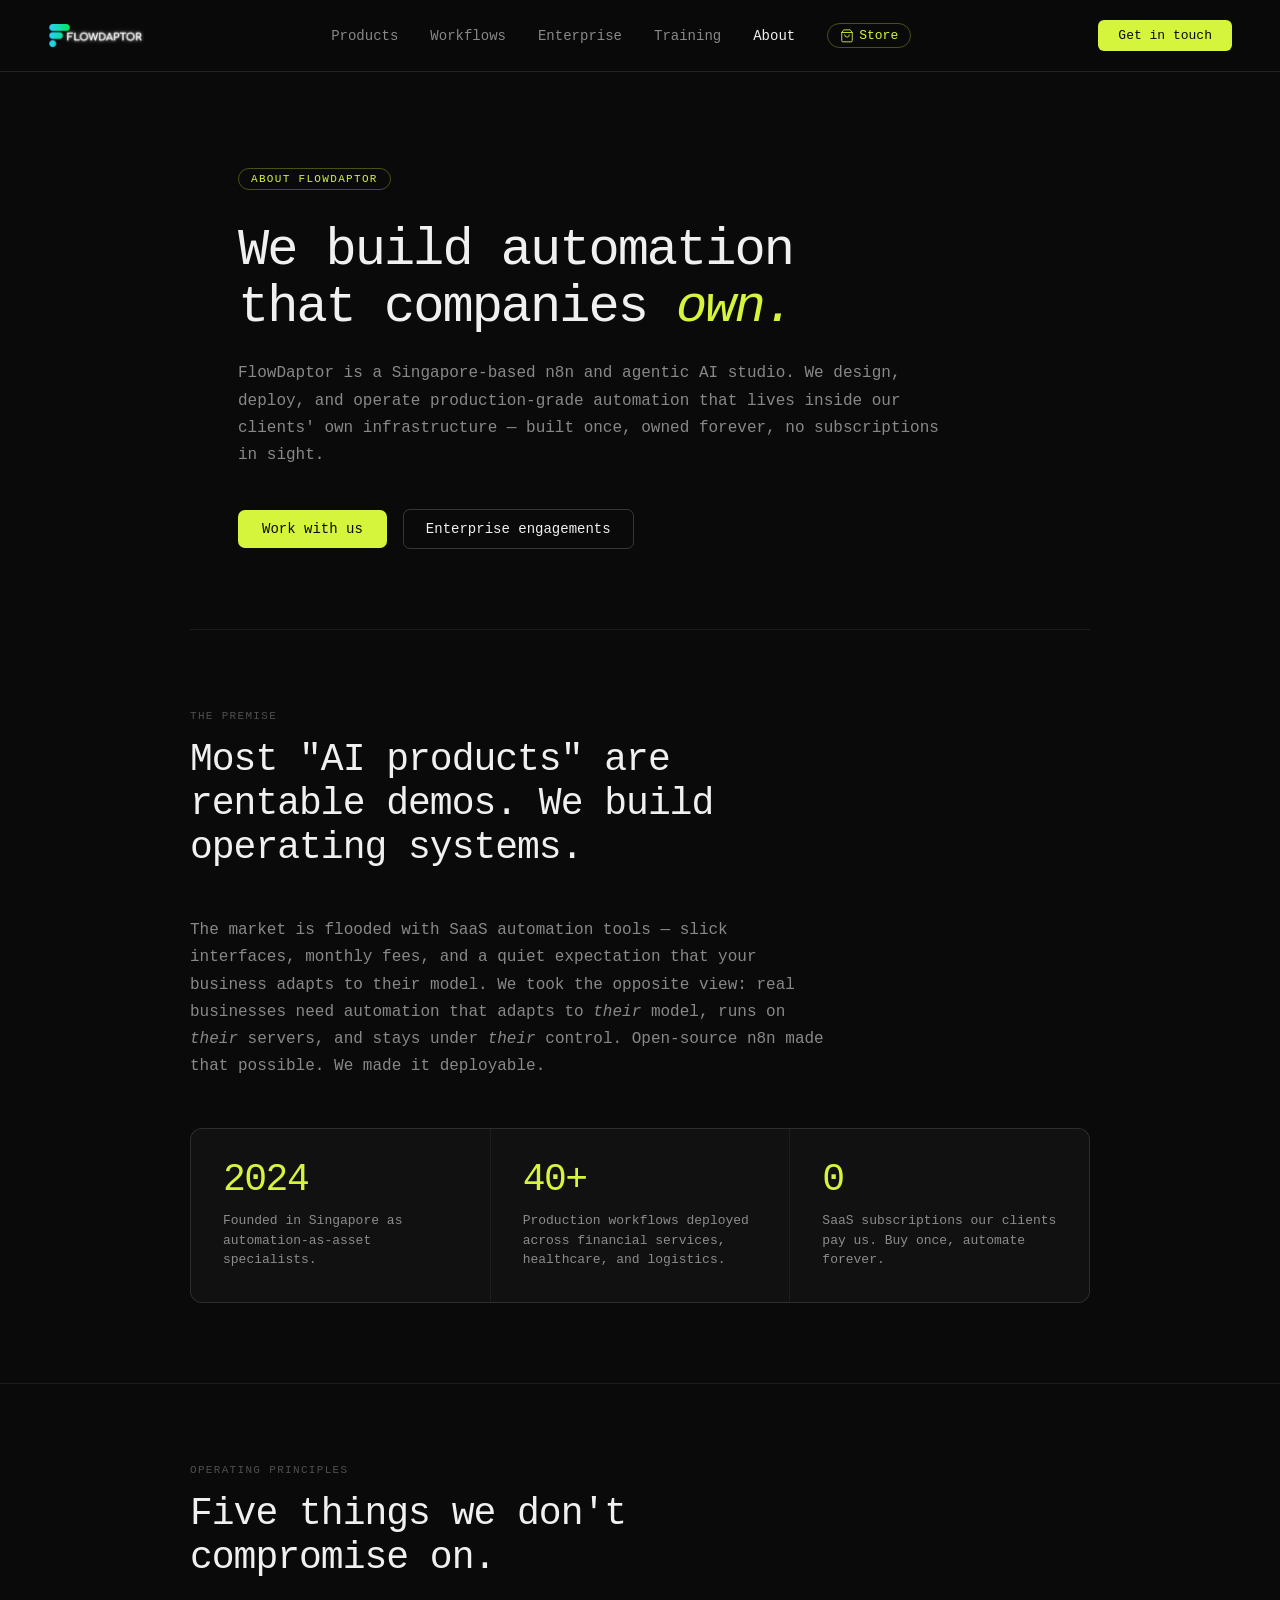
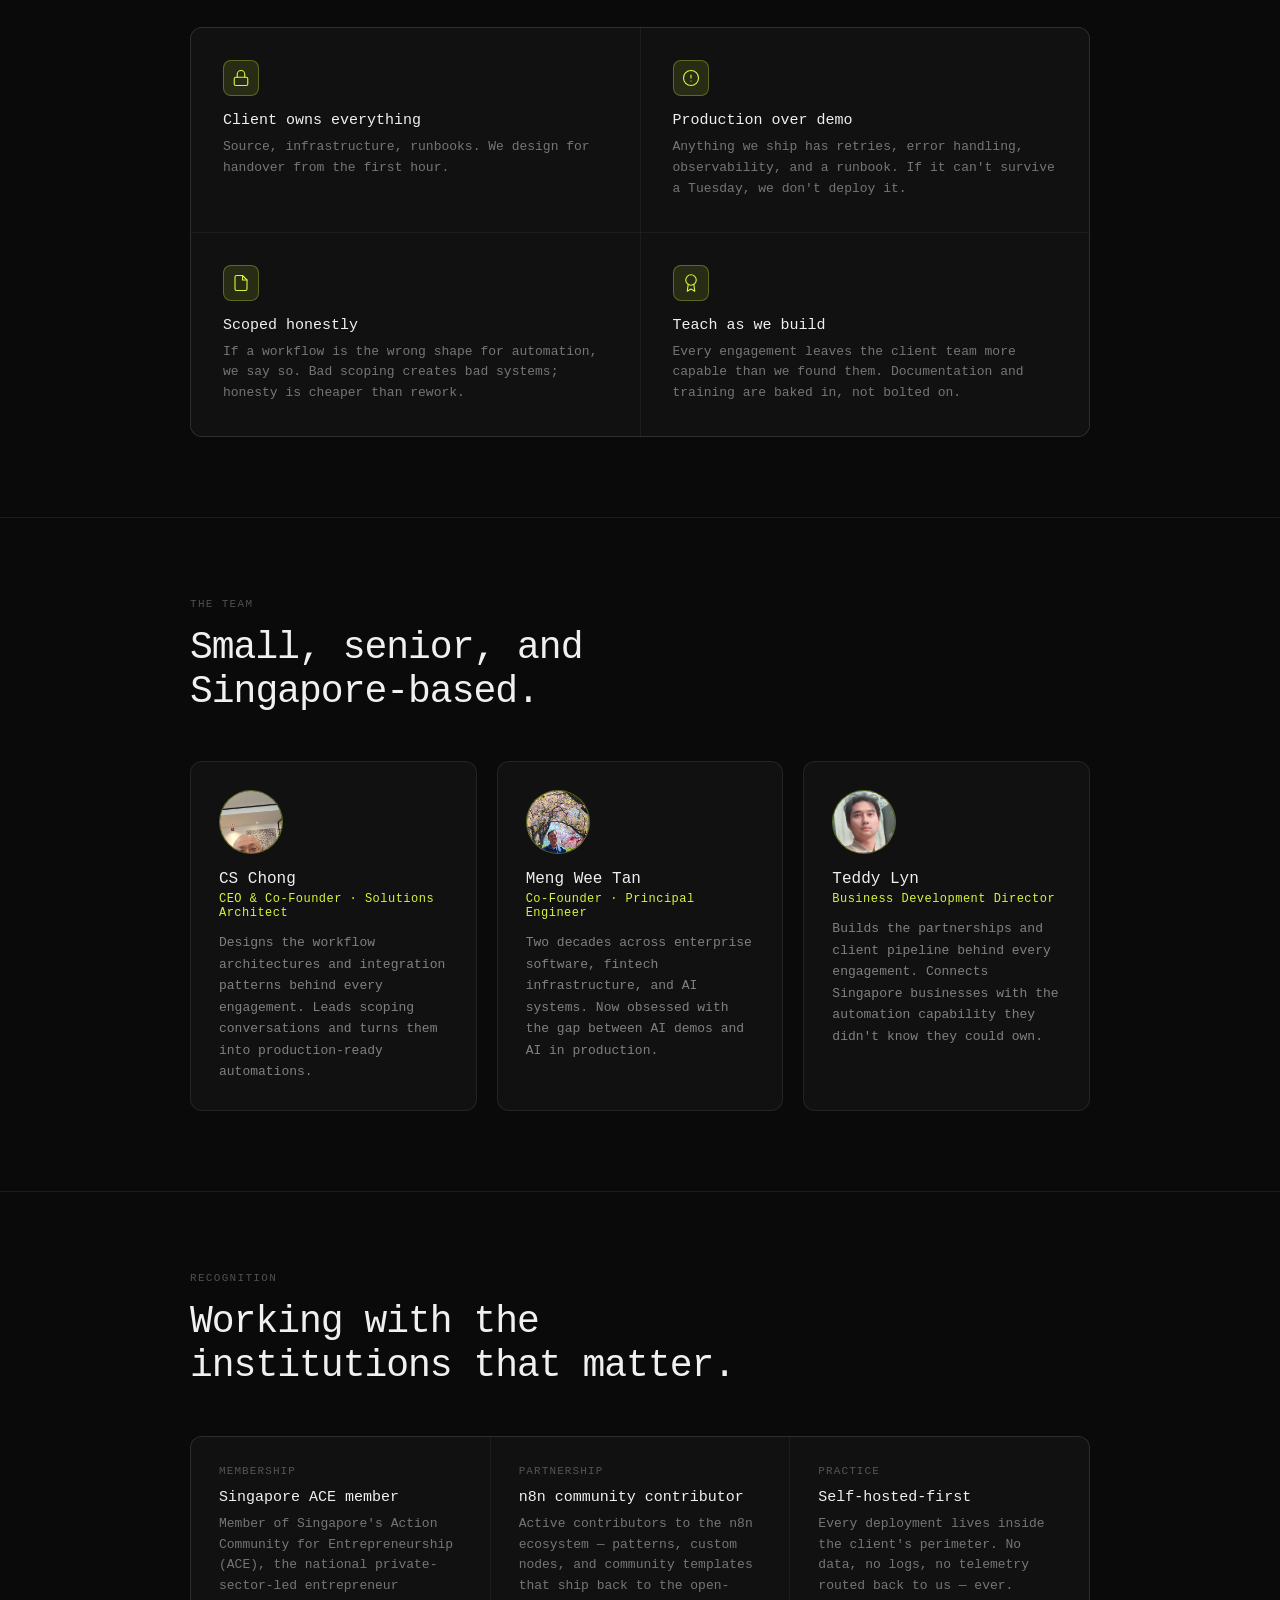
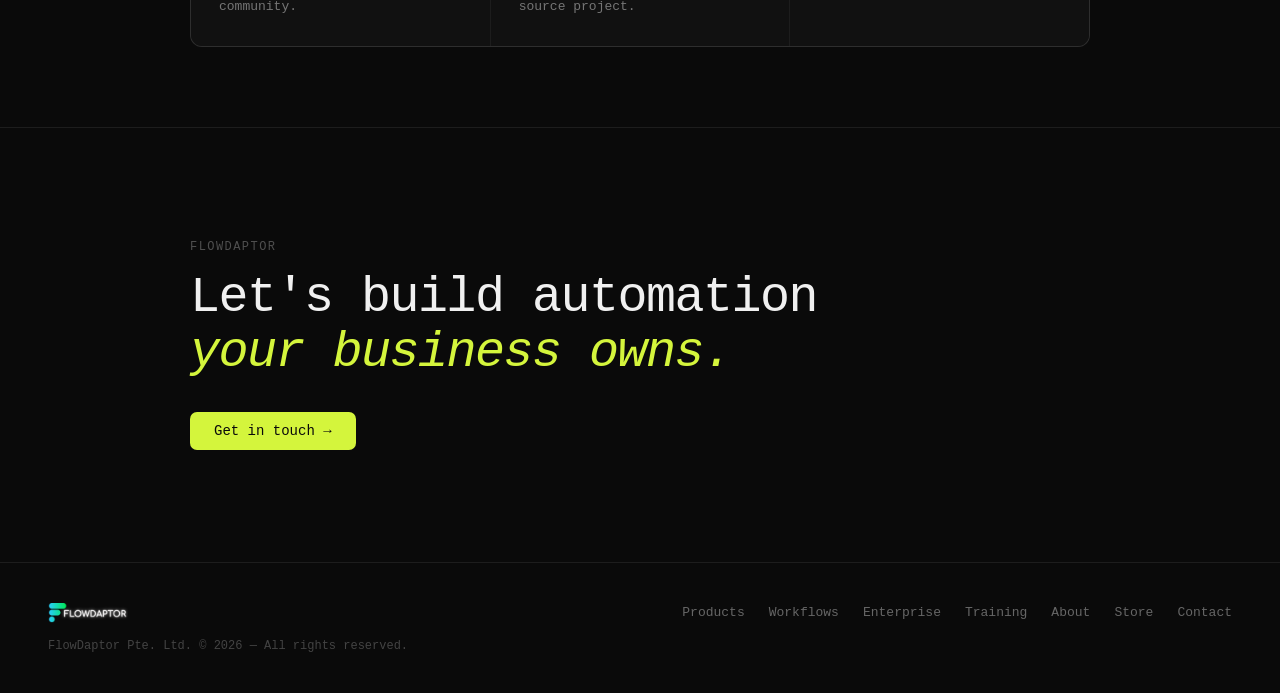
==== about/index.html @ 0f7f1b5e "1.2" ====
<!DOCTYPE html>
<html lang="en">
<head>
  <meta charset="UTF-8" />
  <meta name="viewport" content="width=device-width, initial-scale=1.0" />
  <title>About — FlowDaptor</title>
  <meta name="description" content="FlowDaptor is a Singapore-based n8n and agentic AI specialist. We deploy automation that businesses own, on their own infrastructure." />
  <link rel="stylesheet" href="../assets/site.css" />
</head>
<body>

  <nav class="fd-nav">
    <a href="../index.html" class="fd-logo"><img src="../assets/flowdaptor-logo-small.png" alt="FlowDaptor" /></a>
    <ul class="fd-nav-links">
      <li><a href="../products/index.html">Products</a></li>
      <li><a href="../workflow/index.html">Workflows</a></li>
      <li><a href="../enterprise/index.html">Enterprise</a></li>
      <li><a href="../training/index.html">Training</a></li>
      <li><a href="../about/index.html" class="active">About</a></li>
      <li>
        <a href="../store/index.html" class="store-link">
          <svg xmlns="http://www.w3.org/2000/svg" viewBox="0 0 24 24" fill="none" stroke="currentColor" stroke-width="1.5" stroke-linecap="round" stroke-linejoin="round" style="width:14px;height:14px;"><path d="M6 2 3 6v14a2 2 0 0 0 2 2h14a2 2 0 0 0 2-2V6l-3-4z"/><line x1="3" y1="6" x2="21" y2="6"/><path d="M16 10a4 4 0 0 1-8 0"/></svg>
          Store
        </a>
      </li>
    </ul>
    <a class="fd-nav-cta" href="../contact/index.html">Get in touch</a>
  </nav>

  <section class="fd-hero">
    <div class="fd-hero-top single">
      <div>
        <div class="fd-tag">About FlowDaptor</div>
        <h1>We build automation<br>that companies <em>own.</em></h1>
        <p>FlowDaptor is a Singapore-based n8n and agentic AI studio. We design, deploy, and operate production-grade automation that lives inside our clients' own infrastructure — built once, owned forever, no subscriptions in sight.</p>
        <div class="fd-hero-btns">
          <a class="fd-btn-primary" href="../contact/index.html">Work with us</a>
          <a class="fd-btn-secondary" href="../enterprise/index.html">Enterprise engagements</a>
        </div>
      </div>
    </div>
  </section>

  <section class="fd-section">
    <div class="fd-section-inner">
      <div class="fd-section-label">The premise</div>
      <h2 class="fd-section-heading">Most "AI products" are rentable demos. We build operating systems.</h2>
      <p class="fd-section-lead">The market is flooded with SaaS automation tools — slick interfaces, monthly fees, and a quiet expectation that your business adapts to their model. We took the opposite view: real businesses need automation that adapts to <em>their</em> model, runs on <em>their</em> servers, and stays under <em>their</em> control. Open-source n8n made that possible. We made it deployable.</p>
      <div class="fd-stats">
        <div class="fd-stat">
          <div class="fd-stat-value">2024</div>
          <div class="fd-stat-label">Founded in Singapore as automation-as-asset specialists.</div>
        </div>
        <div class="fd-stat">
          <div class="fd-stat-value">40+</div>
          <div class="fd-stat-label">Production workflows deployed across financial services, healthcare, and logistics.</div>
        </div>
        <div class="fd-stat">
          <div class="fd-stat-value">0</div>
          <div class="fd-stat-label">SaaS subscriptions our clients pay us. Buy once, automate forever.</div>
        </div>
      </div>
    </div>
  </section>

  <section class="fd-section">
    <div class="fd-section-inner">
      <div class="fd-section-label">Operating principles</div>
      <h2 class="fd-section-heading">Five things we don't compromise on.</h2>
      <div class="fd-platform-grid">
        <div class="fd-platform-cell">
          <div class="fd-platform-cell-icon">
            <svg xmlns="http://www.w3.org/2000/svg" viewBox="0 0 24 24" fill="none" stroke-width="1.5" stroke-linecap="round" stroke-linejoin="round"><rect x="3" y="11" width="18" height="11" rx="2" ry="2"/><path d="M7 11V7a5 5 0 0 1 10 0v4"/></svg>
          </div>
          <h3>Client owns everything</h3>
          <p>Source, infrastructure, runbooks. We design for handover from the first hour.</p>
        </div>
        <div class="fd-platform-cell">
          <div class="fd-platform-cell-icon">
            <svg xmlns="http://www.w3.org/2000/svg" viewBox="0 0 24 24" fill="none" stroke-width="1.5" stroke-linecap="round" stroke-linejoin="round"><circle cx="12" cy="12" r="10"/><line x1="12" y1="8" x2="12" y2="12"/><line x1="12" y1="16" x2="12.01" y2="16"/></svg>
          </div>
          <h3>Production over demo</h3>
          <p>Anything we ship has retries, error handling, observability, and a runbook. If it can't survive a Tuesday, we don't deploy it.</p>
        </div>
        <div class="fd-platform-cell">
          <div class="fd-platform-cell-icon">
            <svg xmlns="http://www.w3.org/2000/svg" viewBox="0 0 24 24" fill="none" stroke-width="1.5" stroke-linecap="round" stroke-linejoin="round"><path d="M14 2H6a2 2 0 0 0-2 2v16a2 2 0 0 0 2 2h12a2 2 0 0 0 2-2V8z"/><polyline points="14 2 14 8 20 8"/></svg>
          </div>
          <h3>Scoped honestly</h3>
          <p>If a workflow is the wrong shape for automation, we say so. Bad scoping creates bad systems; honesty is cheaper than rework.</p>
        </div>
        <div class="fd-platform-cell">
          <div class="fd-platform-cell-icon">
            <svg xmlns="http://www.w3.org/2000/svg" viewBox="0 0 24 24" fill="none" stroke-width="1.5" stroke-linecap="round" stroke-linejoin="round"><circle cx="12" cy="8" r="7"/><polyline points="8.21 13.89 7 23 12 20 17 23 15.79 13.88"/></svg>
          </div>
          <h3>Teach as we build</h3>
          <p>Every engagement leaves the client team more capable than we found them. Documentation and training are baked in, not bolted on.</p>
        </div>
      </div>
    </div>
  </section>

  <section class="fd-section">
    <div class="fd-section-inner">
      <div class="fd-section-label">The team</div>
      <h2 class="fd-section-heading">Small, senior, and Singapore-based.</h2>
      <div class="fd-team">
        <div class="fd-team-card">
          <div class="fd-team-avatar"><img src="../assets/CS.jpeg" alt="CS Chong" style="object-position: center 7%;" /></div>
          <h3>CS Chong</h3>
          <div class="fd-team-role">CEO &amp; Co-Founder · Solutions Architect</div>
          <p>Designs the workflow architectures and integration patterns behind every engagement. Leads scoping conversations and turns them into production-ready automations.</p>
        </div>
        <div class="fd-team-card">
          <div class="fd-team-avatar"><img src="../assets/MW.jpeg" alt="Meng Wee Tan" style="object-position: center 28%;" /></div>
          <h3>Meng Wee Tan</h3>
          <div class="fd-team-role">Co-Founder · Principal Engineer</div>
          <p>Two decades across enterprise software, fintech infrastructure, and AI systems. Now obsessed with the gap between AI demos and AI in production.</p>
        </div>
        <div class="fd-team-card">
          <div class="fd-team-avatar"><img src="../assets/teddy.jpeg" alt="Teddy Lyn" style="object-position: center 30%;" /></div>
          <h3>Teddy Lyn</h3>
          <div class="fd-team-role">Business Development Director</div>
          <p>Builds the partnerships and client pipeline behind every engagement. Connects Singapore businesses with the automation capability they didn't know they could own.</p>
        </div>
      </div>
    </div>
  </section>

  <section class="fd-section">
    <div class="fd-section-inner">
      <div class="fd-section-label">Recognition</div>
      <h2 class="fd-section-heading">Working with the institutions that matter.</h2>
      <div class="fd-usecases">
        <div class="fd-usecase">
          <div class="fd-usecase-tag">Membership</div>
          <h3>Singapore ACE member</h3>
          <p>Member of Singapore's Action Community for Entrepreneurship (ACE), the national private-sector-led entrepreneur community.</p>
        </div>
        <div class="fd-usecase">
          <div class="fd-usecase-tag">Partnership</div>
          <h3>n8n community contributor</h3>
          <p>Active contributors to the n8n ecosystem — patterns, custom nodes, and community templates that ship back to the open-source project.</p>
        </div>
        <div class="fd-usecase">
          <div class="fd-usecase-tag">Practice</div>
          <h3>Self-hosted-first</h3>
          <p>Every deployment lives inside the client's perimeter. No data, no logs, no telemetry routed back to us — ever.</p>
        </div>
      </div>
    </div>
  </section>

  <section class="fd-cta">
    <div class="fd-cta-inner">
      <div class="fd-cta-sub">FlowDaptor</div>
      <h2>Let's build automation<br><em>your business owns.</em></h2>
      <a class="fd-btn-primary" href="../contact/index.html">Get in touch →</a>
    </div>
  </section>

  <footer class="fd-footer">
    <div class="fd-footer-logo"><img src="../assets/flowdaptor-logo-small.png" alt="FlowDaptor" /></div>
    <div class="fd-footer-links">
      <a href="../products/index.html">Products</a>
      <a href="../workflow/index.html">Workflows</a>
      <a href="../enterprise/index.html">Enterprise</a>
      <a href="../training/index.html">Training</a>
      <a href="../about/index.html">About</a>
      <a href="../store/index.html">Store</a>
      <a href="../contact/index.html">Contact</a>
    </div>
    <div class="fd-footer-copy">FlowDaptor Pte. Ltd. © 2026 — All rights reserved.</div>
  </footer>

</body>
</html>
---- assets/site.css ----
*, *::before, *::after { box-sizing: border-box; margin: 0; padding: 0; }

:root {
  --acc: #d4f53c;
  --acc-dim: rgba(212,245,60,0.12);
  --acc-border: rgba(212,245,60,0.3);
  --acc-text: #0a0a0a;
  --bg: #0a0a0a;
  --surface: #111111;
  --border: rgba(255,255,255,0.08);
  --border-nav: rgba(255,255,255,0.10);
  --text-primary: #f0f0f0;
  --text-secondary: rgba(240,240,240,0.55);
  --text-muted: rgba(240,240,240,0.28);
  --text-dim: rgba(240,240,240,0.3);
  --font: Menlo, Monaco, Consolas, 'Liberation Mono', 'Courier New', monospace;
}

html { scroll-behavior: smooth; }

body {
  font-family: var(--font);
  background: var(--bg);
  color: var(--text-primary);
  overflow-x: hidden;
  -webkit-font-smoothing: antialiased;
}

a { text-decoration: none; color: inherit; }

/* ── NAV ── */
.fd-nav {
  display: flex;
  align-items: center;
  justify-content: space-between;
  padding: 1.25rem 3rem;
  border-bottom: 0.5px solid var(--border-nav);
  position: sticky;
  top: 0;
  z-index: 100;
  background: rgba(10,10,10,0.95);
  backdrop-filter: blur(12px);
  -webkit-backdrop-filter: blur(12px);
}
.fd-logo {
  font-size: 18px;
  font-weight: 500;
  color: var(--text-primary);
  letter-spacing: -0.5px;
  display: inline-flex;
  align-items: center;
}
.fd-logo span { color: var(--acc); }
.fd-logo img {
  height: 24px;
  width: auto;
  display: block;
}
.fd-nav-links {
  display: flex;
  gap: 2rem;
  list-style: none;
  align-items: center;
}
.fd-nav-links a {
  color: rgba(240,240,240,0.55);
  font-size: 14px;
  transition: color 0.2s;
}
.fd-nav-links a:hover,
.fd-nav-links a.active { color: var(--text-primary); }
.fd-nav-links .store-link {
  color: var(--acc);
  border: 0.5px solid var(--acc-border);
  padding: 4px 12px;
  border-radius: 100px;
  font-size: 13px;
  display: inline-flex;
  align-items: center;
  gap: 5px;
  transition: background 0.2s;
}
.fd-nav-links .store-link:hover { background: var(--acc-dim); color: var(--acc); }
.fd-nav-cta {
  background: var(--acc);
  color: var(--acc-text);
  font-size: 13px;
  font-weight: 500;
  padding: 8px 20px;
  border-radius: 6px;
  white-space: nowrap;
  transition: opacity 0.2s;
}
.fd-nav-cta:hover { opacity: 0.88; }

/* ── HERO ── */
.fd-hero {
  padding: 6rem 3rem 0;
  border-bottom: 0.5px solid var(--border);
  max-width: 900px;
  margin: 0 auto;
}
.fd-hero-top {
  display: grid;
  grid-template-columns: 1fr 1fr;
  gap: 3rem;
  align-items: center;
  padding-bottom: 4rem;
}
.fd-hero-top.single { grid-template-columns: 1fr; max-width: 720px; padding-bottom: 5rem; }
.fd-tag {
  display: inline-block;
  font-size: 11px;
  font-weight: 500;
  letter-spacing: 0.12em;
  text-transform: uppercase;
  color: var(--acc);
  border: 0.5px solid var(--acc-border);
  padding: 4px 12px;
  border-radius: 100px;
  margin-bottom: 2rem;
}
.fd-hero h1 {
  font-size: clamp(32px, 5vw, 52px);
  font-weight: 500;
  line-height: 1.1;
  letter-spacing: -2px;
  color: var(--text-primary);
  margin-bottom: 1.5rem;
}
.fd-hero h1 em {
  font-style: italic;
  color: var(--acc);
}
.fd-hero p {
  font-size: 16px;
  color: var(--text-secondary);
  line-height: 1.7;
  margin-bottom: 2.5rem;
}
.fd-hero-btns {
  display: flex;
  gap: 1rem;
  align-items: center;
  flex-wrap: wrap;
}
.fd-btn-primary {
  background: var(--acc);
  color: var(--acc-text);
  font-size: 14px;
  font-weight: 500;
  padding: 11px 24px;
  border-radius: 7px;
  transition: opacity 0.2s;
  display: inline-block;
}
.fd-btn-primary:hover { opacity: 0.88; }
.fd-btn-secondary {
  background: transparent;
  color: var(--text-primary);
  font-size: 14px;
  font-weight: 500;
  padding: 11px 22px;
  border-radius: 7px;
  border: 0.5px solid rgba(255,255,255,0.18);
  transition: border-color 0.2s, background 0.2s;
  display: inline-block;
}
.fd-btn-secondary:hover { border-color: rgba(255,255,255,0.4); background: rgba(255,255,255,0.02); }
.fd-btn-ghost {
  color: rgba(240,240,240,0.6);
  font-size: 14px;
  display: inline-flex;
  align-items: center;
  gap: 6px;
  transition: color 0.2s;
}
.fd-btn-ghost:hover { color: var(--text-primary); }
.fd-btn-ghost svg { width: 16px; height: 16px; stroke: currentColor; }

/* ── IMAGE PLACEHOLDERS ── */
.fd-img-placeholder {
  border-radius: 12px;
  border: 0.5px solid rgba(255,255,255,0.1);
  background: #141414;
  display: flex;
  flex-direction: column;
  align-items: center;
  justify-content: center;
  gap: 10px;
  color: rgba(255,255,255,0.2);
  font-size: 13px;
  text-align: center;
  position: relative;
  overflow: hidden;
}
.fd-img-placeholder::before {
  content: '';
  position: absolute;
  inset: 0;
  background: repeating-linear-gradient(
    45deg,
    transparent, transparent 20px,
    rgba(255,255,255,0.02) 20px, rgba(255,255,255,0.02) 21px
  );
}
.fd-img-placeholder svg {
  width: 28px; height: 28px;
  stroke: rgba(255,255,255,0.15);
  position: relative;
}
.fd-img-placeholder .img-label {
  font-size: 11px;
  color: rgba(255,255,255,0.2);
  letter-spacing: 0.06em;
  text-transform: uppercase;
  position: relative;
}
.fd-img-placeholder .img-dim {
  font-size: 10px;
  color: rgba(255,255,255,0.12);
  margin-top: 2px;
  position: relative;
}
.fd-hero-img { height: 380px; }
.fd-hero-wide-img {
  height: 260px;
  width: 100%;
  border-radius: 12px 12px 0 0;
}

/* ── SECTIONS ── */
.fd-section {
  padding: 5rem 3rem;
  border-bottom: 0.5px solid var(--border);
}
.fd-section.no-border { border-bottom: none; }
.fd-section-inner {
  max-width: 900px;
  margin: 0 auto;
}
.fd-section-label {
  font-size: 11px;
  letter-spacing: 0.12em;
  text-transform: uppercase;
  color: var(--text-dim);
  margin-bottom: 1rem;
}
.fd-section-heading {
  font-size: clamp(26px, 4vw, 38px);
  font-weight: 500;
  line-height: 1.15;
  letter-spacing: -1px;
  color: var(--text-primary);
  margin-bottom: 3rem;
  max-width: 600px;
}
.fd-section-lead {
  font-size: 16px;
  color: var(--text-secondary);
  line-height: 1.7;
  max-width: 640px;
  margin-bottom: 3rem;
}

/* ── PROBLEMS ── */
.fd-problems { display: flex; flex-direction: column; }
.fd-problem {
  display: grid;
  grid-template-columns: 160px 1fr;
  gap: 2rem;
  padding: 2rem 0;
  border-top: 0.5px solid var(--border);
  align-items: start;
}
.fd-problem-label {
  font-size: 12px;
  color: var(--text-muted);
  letter-spacing: 0.06em;
  padding-top: 3px;
}
.fd-problem-content h3 {
  font-size: 17px;
  font-weight: 500;
  color: var(--text-primary);
  margin-bottom: 0.6rem;
}
.fd-problem-content p {
  font-size: 14px;
  color: rgba(240,240,240,0.5);
  line-height: 1.7;
}
.fd-problem-content strong {
  color: rgba(240,240,240,0.8);
  font-weight: 500;
}

/* ── PLATFORM GRID ── */
.fd-platform-grid {
  display: grid;
  grid-template-columns: 1fr 1fr;
  gap: 1px;
  background: var(--border);
  border: 0.5px solid var(--border);
  border-radius: 12px;
  overflow: hidden;
  margin-top: 2.5rem;
}
.fd-platform-cell {
  background: var(--surface);
  padding: 2rem;
}
.fd-platform-cell.wide {
  grid-column: 1 / -1;
  padding: 0;
  overflow: hidden;
}
.fd-platform-cell.wide .fd-img-placeholder {
  border-radius: 0;
  border: none;
  height: 220px;
}
.fd-platform-cell-icon {
  width: 36px;
  height: 36px;
  border-radius: 8px;
  background: var(--acc-dim);
  border: 0.5px solid var(--acc-border);
  display: flex;
  align-items: center;
  justify-content: center;
  margin-bottom: 1rem;
}
.fd-platform-cell-icon svg {
  width: 18px;
  height: 18px;
  stroke: var(--acc);
}
.fd-platform-cell h3 {
  font-size: 15px;
  font-weight: 500;
  color: var(--text-primary);
  margin-bottom: 0.5rem;
}
.fd-platform-cell p {
  font-size: 13px;
  color: rgba(240,240,240,0.45);
  line-height: 1.6;
}

/* ── USE CASES ── */
.fd-usecases {
  display: grid;
  grid-template-columns: repeat(3, 1fr);
  gap: 1px;
  background: var(--border);
  border: 0.5px solid var(--border);
  border-radius: 12px;
  overflow: hidden;
  margin-top: 2.5rem;
}
.fd-usecase { background: var(--surface); padding: 1.75rem; }
.fd-usecase-tag {
  font-size: 11px;
  text-transform: uppercase;
  letter-spacing: 0.1em;
  color: var(--text-dim);
  margin-bottom: 0.75rem;
}
.fd-usecase h3 {
  font-size: 15px;
  font-weight: 500;
  color: var(--text-primary);
  margin-bottom: 0.5rem;
}
.fd-usecase p {
  font-size: 13px;
  color: rgba(240,240,240,0.45);
  line-height: 1.6;
}

/* ── STEPS ── */
.fd-steps { display: flex; flex-direction: column; margin-top: 2.5rem; }
.fd-step {
  display: grid;
  grid-template-columns: 80px 1fr;
  gap: 2rem;
  padding: 2rem 0;
  border-top: 0.5px solid var(--border);
}
.fd-step-num {
  font-size: 13px;
  color: rgba(240,240,240,0.25);
  font-weight: 500;
  padding-top: 3px;
}
.fd-step-body h3 {
  font-size: 17px;
  font-weight: 500;
  color: var(--text-primary);
  margin-bottom: 0.5rem;
}
.fd-step-body p {
  font-size: 14px;
  color: rgba(240,240,240,0.5);
  line-height: 1.7;
}

/* ── WORKFLOW CATALOG ── */
.fd-catalog {
  display: grid;
  grid-template-columns: repeat(2, 1fr);
  gap: 1.25rem;
  margin-top: 2.5rem;
}
.fd-catalog-card {
  background: var(--surface);
  border: 0.5px solid var(--border);
  border-radius: 12px;
  padding: 1.75rem;
  transition: border-color 0.2s, background 0.2s;
}
.fd-catalog-card:hover { border-color: rgba(212,245,60,0.25); background: #141414; }
.fd-catalog-card-top {
  display: flex;
  justify-content: space-between;
  align-items: center;
  margin-bottom: 1.25rem;
}
.fd-catalog-tag {
  font-size: 10px;
  text-transform: uppercase;
  letter-spacing: 0.12em;
  color: var(--acc);
  background: var(--acc-dim);
  border: 0.5px solid var(--acc-border);
  padding: 3px 9px;
  border-radius: 100px;
}
.fd-catalog-price {
  font-size: 12px;
  color: var(--text-muted);
  letter-spacing: 0.04em;
}
.fd-catalog-card h3 {
  font-size: 18px;
  font-weight: 500;
  color: var(--text-primary);
  margin-bottom: 0.6rem;
  letter-spacing: -0.3px;
}
.fd-catalog-card p {
  font-size: 13px;
  color: rgba(240,240,240,0.5);
  line-height: 1.65;
  margin-bottom: 1.25rem;
}
.fd-catalog-meta {
  display: flex;
  gap: 1.25rem;
  font-size: 11px;
  color: var(--text-muted);
  text-transform: uppercase;
  letter-spacing: 0.08em;
}
.fd-catalog-meta span::before { content: '— '; }

/* ── ENTERPRISE / STATS ── */
.fd-stats {
  display: grid;
  grid-template-columns: repeat(3, 1fr);
  gap: 1px;
  background: var(--border);
  border: 0.5px solid var(--border);
  border-radius: 12px;
  overflow: hidden;
  margin-top: 2.5rem;
}
.fd-stat { background: var(--surface); padding: 2rem; }
.fd-stat-value {
  font-size: 38px;
  font-weight: 500;
  letter-spacing: -1.5px;
  color: var(--acc);
  line-height: 1;
  margin-bottom: 0.75rem;
}
.fd-stat-label {
  font-size: 13px;
  color: rgba(240,240,240,0.55);
  line-height: 1.5;
}

/* ── PRICING / TRAINING CARDS ── */
.fd-tier-grid {
  display: grid;
  grid-template-columns: repeat(2, 1fr);
  gap: 1.25rem;
  margin-top: 2.5rem;
}
.fd-tier-grid.three { grid-template-columns: repeat(3, 1fr); }
.fd-tier-promo {
  display: inline-block;
  font-size: 11px;
  text-transform: uppercase;
  letter-spacing: 0.1em;
  color: var(--acc);
  background: var(--acc-dim);
  border: 0.5px solid var(--acc-border);
  padding: 4px 10px;
  border-radius: 100px;
  margin-bottom: 0.75rem;
}
.fd-tier-annual {
  font-size: 12px;
  color: var(--text-muted);
  margin-bottom: 1rem;
  letter-spacing: 0.04em;
}
.fd-tier {
  background: var(--surface);
  border: 0.5px solid var(--border);
  border-radius: 12px;
  padding: 2rem;
  display: flex;
  flex-direction: column;
}
.fd-tier.featured { border-color: var(--acc-border); background: linear-gradient(180deg, rgba(212,245,60,0.04), #111111 40%); }
.fd-tier-head {
  display: flex;
  justify-content: space-between;
  align-items: center;
  margin-bottom: 1rem;
}
.fd-tier-head h3 {
  font-size: 18px;
  font-weight: 500;
  color: var(--text-primary);
}
.fd-tier-badge {
  font-size: 10px;
  text-transform: uppercase;
  letter-spacing: 0.12em;
  color: var(--acc);
  background: var(--acc-dim);
  border: 0.5px solid var(--acc-border);
  padding: 3px 9px;
  border-radius: 100px;
}
.fd-tier-price {
  font-size: 28px;
  font-weight: 500;
  letter-spacing: -1px;
  color: var(--text-primary);
  margin-bottom: 0.25rem;
}
.fd-tier-price span {
  font-size: 13px;
  color: var(--text-muted);
  font-weight: 400;
  letter-spacing: 0;
}
.fd-tier-desc {
  font-size: 13px;
  color: rgba(240,240,240,0.5);
  line-height: 1.65;
  margin-bottom: 1.5rem;
}
.fd-tier ul {
  list-style: none;
  margin-bottom: 1.75rem;
  flex: 1;
}
.fd-tier li {
  font-size: 13px;
  color: rgba(240,240,240,0.65);
  line-height: 1.65;
  padding: 6px 0 6px 22px;
  position: relative;
}
.fd-tier li::before {
  content: '';
  position: absolute;
  left: 0;
  top: 13px;
  width: 11px;
  height: 6px;
  border-left: 1.5px solid var(--acc);
  border-bottom: 1.5px solid var(--acc);
  transform: rotate(-45deg);
}
.fd-tier .fd-btn-primary,
.fd-tier .fd-btn-secondary { text-align: center; }

/* ── CONTACT FORM ── */
.fd-contact-grid {
  display: grid;
  grid-template-columns: 1.1fr 1fr;
  gap: 3rem;
  margin-top: 2.5rem;
  align-items: start;
}
.fd-form {
  background: var(--surface);
  border: 0.5px solid var(--border);
  border-radius: 12px;
  padding: 2rem;
}
.fd-field { margin-bottom: 1.25rem; }
.fd-field label {
  display: block;
  font-size: 11px;
  text-transform: uppercase;
  letter-spacing: 0.1em;
  color: var(--text-muted);
  margin-bottom: 0.5rem;
}
.fd-field input,
.fd-field select,
.fd-field textarea {
  width: 100%;
  background: #0a0a0a;
  border: 0.5px solid rgba(255,255,255,0.1);
  border-radius: 7px;
  padding: 11px 14px;
  font-size: 14px;
  font-family: var(--font);
  color: var(--text-primary);
  transition: border-color 0.2s;
}
.fd-field input:focus,
.fd-field select:focus,
.fd-field textarea:focus {
  outline: none;
  border-color: var(--acc-border);
}
.fd-field textarea { min-height: 130px; resize: vertical; }
.fd-form button {
  background: var(--acc);
  color: var(--acc-text);
  font-size: 14px;
  font-weight: 500;
  padding: 12px 24px;
  border-radius: 7px;
  border: none;
  font-family: var(--font);
  cursor: pointer;
  transition: opacity 0.2s;
}
.fd-form button:hover { opacity: 0.88; }
.fd-form-note {
  font-size: 12px;
  color: var(--text-muted);
  margin-top: 1rem;
  line-height: 1.5;
}

.fd-contact-side h3 {
  font-size: 16px;
  font-weight: 500;
  color: var(--text-primary);
  margin-bottom: 0.5rem;
}
.fd-contact-side p,
.fd-contact-side a {
  font-size: 14px;
  color: rgba(240,240,240,0.55);
  line-height: 1.7;
}
.fd-contact-side a:hover { color: var(--text-primary); }
.fd-contact-block { padding: 1.25rem 0; border-top: 0.5px solid var(--border); }
.fd-contact-block:first-of-type { border-top: none; padding-top: 0; }

/* ── CTA ── */
.fd-cta { padding: 7rem 3rem; }
.fd-cta-inner { max-width: 900px; margin: 0 auto; }
.fd-cta-sub {
  font-size: 12px;
  text-transform: uppercase;
  letter-spacing: 0.12em;
  color: var(--text-dim);
  margin-bottom: 1rem;
}
.fd-cta h2 {
  font-size: clamp(28px, 5vw, 50px);
  font-weight: 500;
  letter-spacing: -1.5px;
  color: var(--text-primary);
  line-height: 1.1;
  margin-bottom: 2rem;
}
.fd-cta h2 em {
  font-style: italic;
  color: var(--acc);
}

/* ── FAQ ── */
.fd-faq { margin-top: 2.5rem; }
.fd-faq details {
  border-top: 0.5px solid var(--border);
  padding: 1.5rem 0;
}
.fd-faq details:last-child { border-bottom: 0.5px solid var(--border); }
.fd-faq summary {
  font-size: 16px;
  font-weight: 500;
  color: var(--text-primary);
  cursor: pointer;
  list-style: none;
  display: flex;
  justify-content: space-between;
  align-items: center;
  gap: 1rem;
}
.fd-faq summary::-webkit-details-marker { display: none; }
.fd-faq summary::after {
  content: '+';
  font-size: 22px;
  color: var(--acc);
  font-weight: 400;
  transition: transform 0.2s;
}
.fd-faq details[open] summary::after { transform: rotate(45deg); }
.fd-faq details p {
  font-size: 14px;
  color: rgba(240,240,240,0.55);
  line-height: 1.7;
  margin-top: 1rem;
  max-width: 700px;
}

/* ── TEAM ── */
.fd-team {
  display: grid;
  grid-template-columns: repeat(3, 1fr);
  gap: 1.25rem;
  margin-top: 2.5rem;
}
.fd-team-card {
  background: var(--surface);
  border: 0.5px solid var(--border);
  border-radius: 12px;
  padding: 1.75rem;
}
.fd-team-avatar {
  width: 64px;
  height: 64px;
  border-radius: 50%;
  background: var(--acc-dim);
  border: 0.5px solid var(--acc-border);
  display: flex;
  align-items: center;
  justify-content: center;
  font-size: 18px;
  font-weight: 500;
  color: var(--acc);
  margin-bottom: 1rem;
  letter-spacing: -0.5px;
  overflow: hidden;
}
.fd-team-avatar img {
  width: 100%;
  height: 100%;
  object-fit: cover;
  display: block;
}
.fd-team-card h3 {
  font-size: 16px;
  font-weight: 500;
  color: var(--text-primary);
  margin-bottom: 0.25rem;
}
.fd-team-role {
  font-size: 12px;
  color: var(--acc);
  letter-spacing: 0.04em;
  margin-bottom: 0.75rem;
}
.fd-team-card p {
  font-size: 13px;
  color: rgba(240,240,240,0.5);
  line-height: 1.65;
}

/* ── FOOTER ── */
.fd-footer {
  border-top: 0.5px solid var(--border);
  padding: 2.5rem 3rem;
  display: flex;
  align-items: center;
  justify-content: space-between;
  flex-wrap: wrap;
  gap: 1rem;
}
.fd-footer-logo {
  font-size: 15px;
  font-weight: 500;
  color: var(--text-primary);
  display: inline-flex;
  align-items: center;
}
.fd-footer-logo span { color: var(--acc); }
.fd-footer-logo img {
  height: 20px;
  width: auto;
  display: block;
}
.fd-footer-links { display: flex; gap: 1.5rem; flex-wrap: wrap; }
.fd-footer-links a {
  font-size: 13px;
  color: rgba(240,240,240,0.4);
  transition: color 0.2s;
}
.fd-footer-links a:hover { color: rgba(240,240,240,0.7); }
.fd-footer-copy {
  font-size: 12px;
  color: rgba(240,240,240,0.25);
  width: 100%;
}

/* ── FLAGSHIP PRODUCT BLOCK ── */
.fd-flagship {
  background: var(--surface);
  border: 0.5px solid var(--acc-border);
  border-radius: 12px;
  padding: 2.5rem;
  margin-top: 2.5rem;
}
.fd-flagship-tag {
  font-size: 11px;
  letter-spacing: 0.14em;
  text-transform: uppercase;
  color: var(--acc);
  margin-bottom: 1rem;
}
.fd-flagship h3 {
  font-size: 28px;
  font-weight: 500;
  letter-spacing: -0.8px;
  color: var(--text-primary);
  margin-bottom: 1rem;
}
.fd-flagship-lead {
  font-size: 15px;
  color: var(--text-secondary);
  line-height: 1.7;
  margin-bottom: 2rem;
}
.fd-flagship-lead em {
  color: var(--acc);
  font-style: italic;
}
.fd-flagship h4 {
  font-size: 11px;
  letter-spacing: 0.12em;
  text-transform: uppercase;
  color: var(--text-dim);
  margin-bottom: 1rem;
  margin-top: 1.5rem;
  font-weight: 500;
}
.fd-flagship-problems p,
.fd-flagship-foot {
  font-size: 14px;
  color: rgba(240,240,240,0.55);
  line-height: 1.7;
}
.fd-flagship-problems ul {
  list-style: none;
  margin: 0.5rem 0 1rem;
}
.fd-flagship-problems li {
  font-size: 14px;
  color: rgba(240,240,240,0.55);
  line-height: 1.7;
  padding: 4px 0 4px 16px;
  position: relative;
}
.fd-flagship-problems li::before {
  content: '—';
  position: absolute;
  left: 0;
  color: var(--acc);
}
.fd-flagship-problems strong {
  color: var(--text-primary);
  font-weight: 500;
}
.fd-flagship-foot {
  margin-top: 1.5rem;
  padding-top: 1.5rem;
  border-top: 0.5px solid var(--border);
}
.fd-flagship-foot strong {
  color: var(--acc);
  font-weight: 500;
}
.fd-agents-grid {
  display: grid;
  grid-template-columns: repeat(3, 1fr);
  gap: 1px;
  background: var(--border);
  border: 0.5px solid var(--border);
  border-radius: 8px;
  overflow: hidden;
  margin-top: 0.5rem;
}
.fd-agent {
  background: #0f0f0f;
  padding: 1.1rem 1.25rem;
}
.fd-agent h5 {
  font-size: 13px;
  font-weight: 500;
  color: var(--acc);
  margin-bottom: 0.4rem;
  letter-spacing: 0.02em;
}
.fd-agent p {
  font-size: 12px;
  color: rgba(240,240,240,0.55);
  line-height: 1.6;
}
.fd-suite-sub-label {
  font-size: 11px;
  letter-spacing: 0.12em;
  text-transform: uppercase;
  color: var(--text-dim);
  margin-top: 4rem;
  margin-bottom: 1rem;
}

/* ── STORE: PRODUCTS ── */
.fd-products {
  display: grid;
  grid-template-columns: repeat(3, 1fr);
  gap: 1.25rem;
  margin-top: 2.5rem;
}
.fd-product {
  background: var(--surface);
  border: 0.5px solid var(--border);
  border-radius: 12px;
  padding: 1.75rem;
  display: flex;
  flex-direction: column;
  transition: border-color 0.2s, background 0.2s, transform 0.2s;
}
.fd-product:hover {
  border-color: rgba(212,245,60,0.3);
  background: #141414;
  transform: translateY(-2px);
}
.fd-product-glyph {
  font-size: 24px;
  color: var(--acc);
  margin-bottom: 1rem;
  line-height: 1;
}
.fd-product h3 {
  font-size: 17px;
  font-weight: 500;
  color: var(--text-primary);
  margin-bottom: 0.5rem;
  letter-spacing: -0.3px;
}
.fd-product-desc {
  font-size: 13px;
  color: rgba(240,240,240,0.5);
  line-height: 1.65;
  margin-bottom: 1.25rem;
  min-height: 60px;
}
.fd-product-platforms {
  display: flex;
  flex-wrap: wrap;
  gap: 6px;
  margin-bottom: 1.25rem;
}
.fd-product-platforms span {
  font-size: 10px;
  text-transform: uppercase;
  letter-spacing: 0.08em;
  color: var(--text-muted);
  border: 0.5px solid var(--border);
  padding: 3px 8px;
  border-radius: 100px;
}
.fd-product-foot {
  display: flex;
  justify-content: space-between;
  align-items: center;
  margin-top: auto;
  padding-top: 1rem;
  border-top: 0.5px solid var(--border);
}
.fd-product-price {
  font-size: 18px;
  font-weight: 500;
  color: var(--acc);
  letter-spacing: -0.3px;
}
.fd-product-price span {
  font-size: 11px;
  color: var(--text-muted);
  letter-spacing: 0;
  text-transform: uppercase;
  margin-left: 4px;
}
.fd-product-cta {
  font-size: 12px;
  color: var(--text-primary);
  border: 0.5px solid rgba(255,255,255,0.2);
  padding: 6px 12px;
  border-radius: 6px;
  transition: border-color 0.2s, background 0.2s;
}
.fd-product-cta:hover {
  border-color: var(--acc);
  background: var(--acc-dim);
  color: var(--acc);
}

/* ── STORE: CODE BLOCK ── */
.fd-code {
  background: #0f0f0f;
  border: 0.5px solid var(--border);
  border-radius: 12px;
  padding: 0;
  margin-top: 2.5rem;
  overflow: hidden;
}
.fd-code-bar {
  display: flex;
  align-items: center;
  gap: 8px;
  padding: 12px 16px;
  border-bottom: 0.5px solid var(--border);
  background: #0a0a0a;
}
.fd-code-dot {
  width: 10px;
  height: 10px;
  border-radius: 50%;
  background: rgba(255,255,255,0.12);
}
.fd-code-name {
  font-size: 11px;
  color: var(--text-muted);
  margin-left: 8px;
  letter-spacing: 0.04em;
}
.fd-code pre {
  margin: 0;
  padding: 1.5rem;
  font-size: 13px;
  line-height: 1.7;
  color: rgba(240,240,240,0.75);
  overflow-x: auto;
  white-space: pre;
}
.fd-code .k { color: #d4f53c; }
.fd-code .s { color: #a3b86f; }
.fd-code .n { color: #c4a3f5; }
.fd-code .c { color: rgba(240,240,240,0.35); font-style: italic; }

/* ── STORE: COMPLIANCE BADGES ── */
.fd-badges {
  display: flex;
  flex-wrap: wrap;
  gap: 0.75rem;
  margin-top: 2.5rem;
}
.fd-badge {
  display: inline-flex;
  align-items: center;
  gap: 8px;
  padding: 10px 16px;
  border: 0.5px solid var(--border);
  border-radius: 100px;
  background: var(--surface);
  font-size: 12px;
  color: var(--text-primary);
  letter-spacing: 0.04em;
}
.fd-badge::before {
  content: '';
  width: 7px;
  height: 7px;
  background: var(--acc);
  border-radius: 50%;
  display: inline-block;
}

/* ── STORE: DEPLOY STEPS ── */
.fd-deploy {
  display: grid;
  grid-template-columns: repeat(3, 1fr);
  gap: 1px;
  background: var(--border);
  border: 0.5px solid var(--border);
  border-radius: 12px;
  overflow: hidden;
  margin-top: 2.5rem;
}
.fd-deploy-cell {
  background: var(--surface);
  padding: 2rem;
  position: relative;
}
.fd-deploy-num {
  font-size: 11px;
  letter-spacing: 0.16em;
  color: var(--acc);
  margin-bottom: 1rem;
  text-transform: uppercase;
}
.fd-deploy-cell h3 {
  font-size: 17px;
  font-weight: 500;
  color: var(--text-primary);
  margin-bottom: 0.6rem;
  letter-spacing: -0.3px;
}
.fd-deploy-cell p {
  font-size: 13px;
  color: rgba(240,240,240,0.5);
  line-height: 1.65;
}

/* ── RESPONSIVE ── */
@media (max-width: 768px) {
  .fd-nav { padding: 1rem 1.5rem; }
  .fd-nav-links { display: none; }
  .fd-hero { padding: 4rem 1.5rem 0; }
  .fd-hero-top { grid-template-columns: 1fr; }
  .fd-hero-img { height: 260px; }
  .fd-section { padding: 3.5rem 1.5rem; }
  .fd-problem { grid-template-columns: 1fr; gap: 0.5rem; }
  .fd-platform-grid { grid-template-columns: 1fr; }
  .fd-platform-cell.wide { grid-column: 1; }
  .fd-usecases { grid-template-columns: 1fr 1fr; }
  .fd-step { grid-template-columns: 60px 1fr; }
  .fd-catalog { grid-template-columns: 1fr; }
  .fd-stats { grid-template-columns: 1fr; }
  .fd-tier-grid,
  .fd-tier-grid.three { grid-template-columns: 1fr; }
  .fd-team { grid-template-columns: 1fr 1fr; }
  .fd-products { grid-template-columns: 1fr; }
  .fd-deploy { grid-template-columns: 1fr; }
  .fd-agents-grid { grid-template-columns: 1fr 1fr; }
  .fd-flagship { padding: 1.5rem; }
  .fd-flagship h3 { font-size: 22px; }
  .fd-contact-grid { grid-template-columns: 1fr; gap: 2rem; }
  .fd-cta { padding: 4rem 1.5rem; }
  .fd-footer { padding: 2rem 1.5rem; }
}

@media (max-width: 480px) {
  .fd-usecases { grid-template-columns: 1fr; }
  .fd-team { grid-template-columns: 1fr; }
}
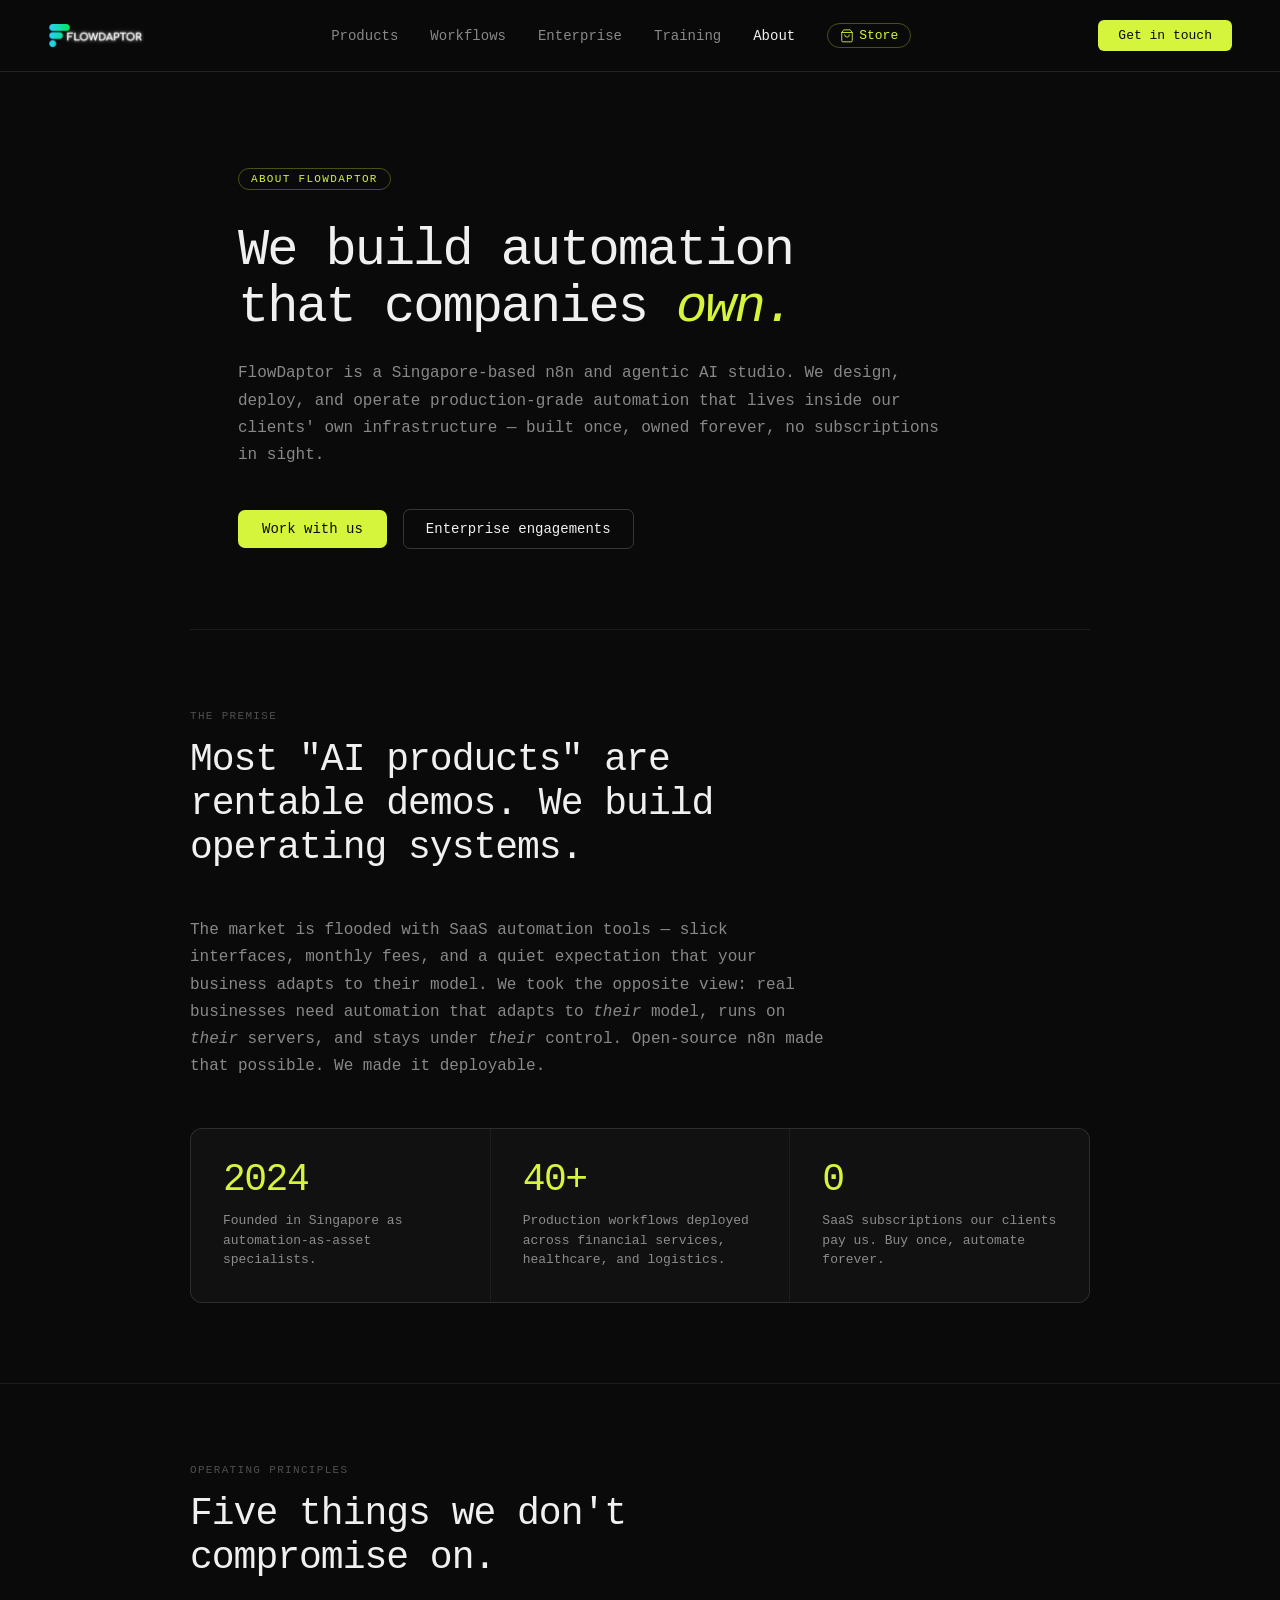
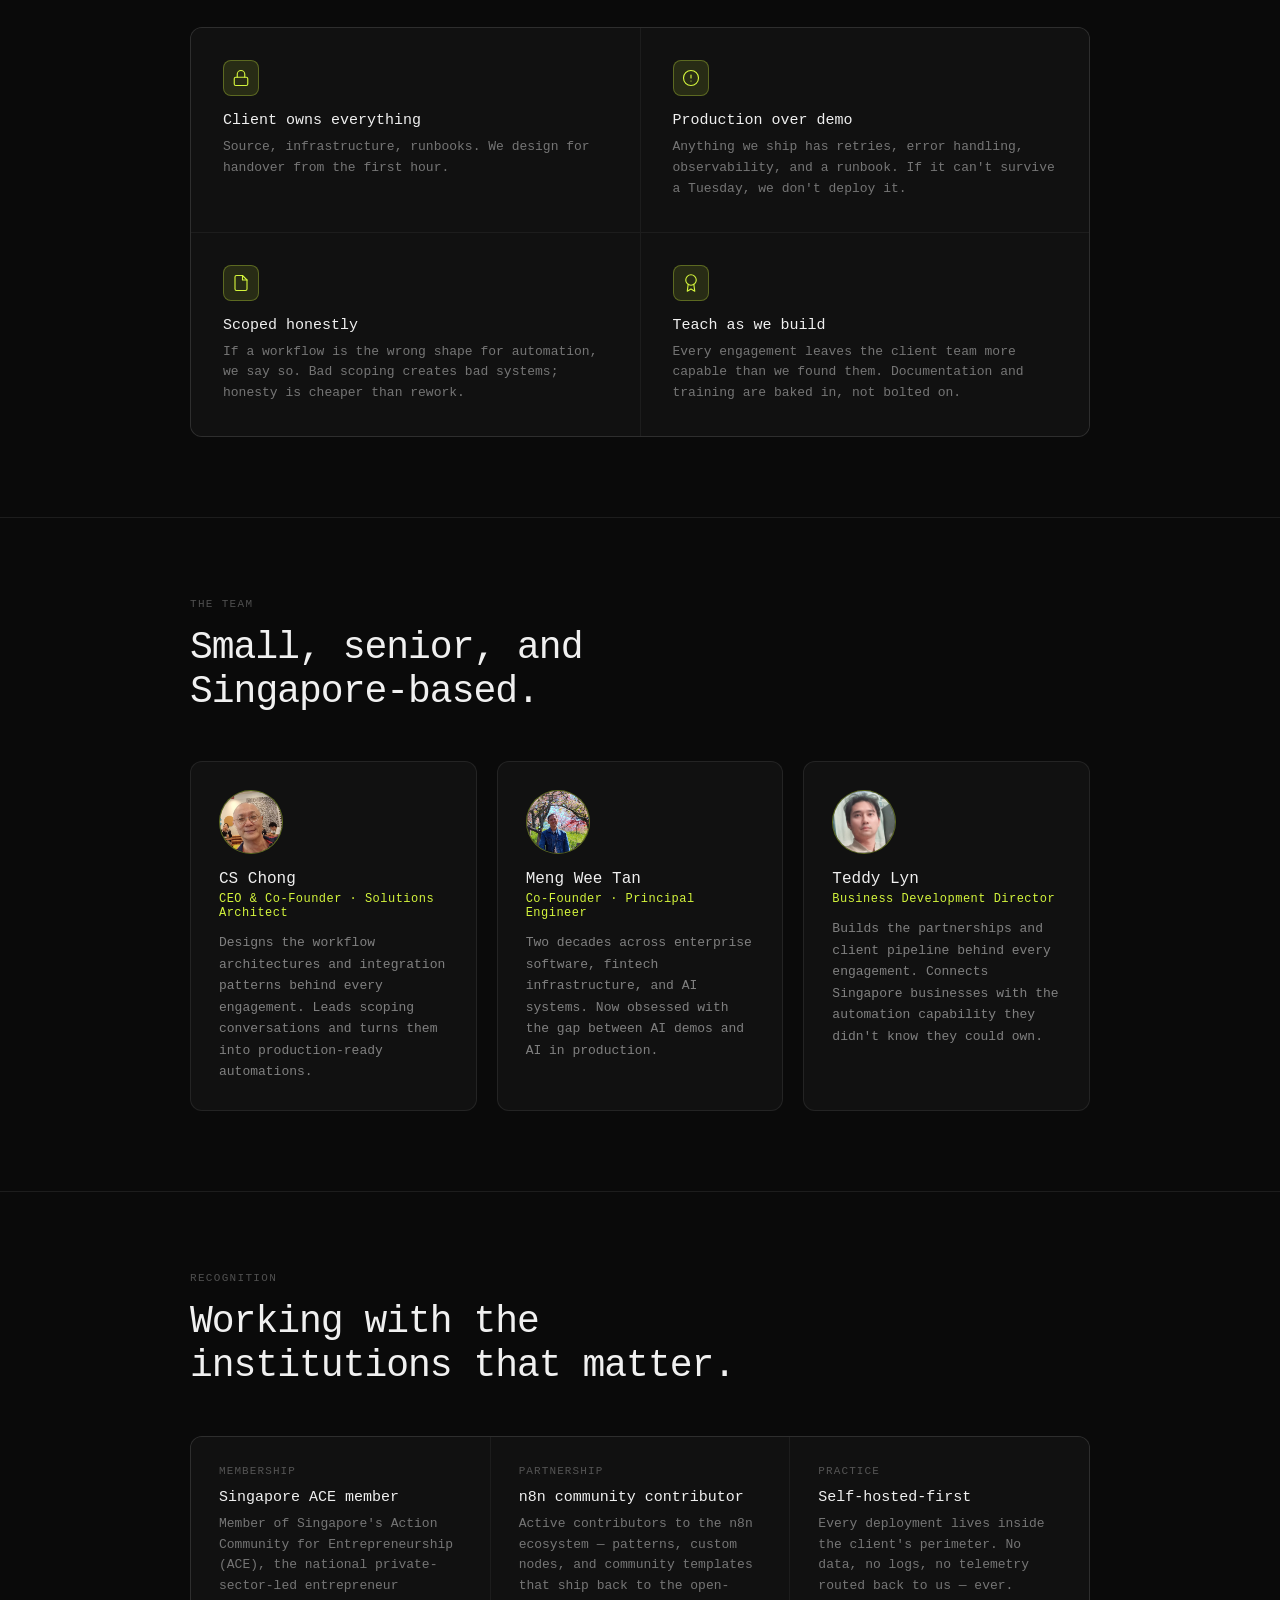
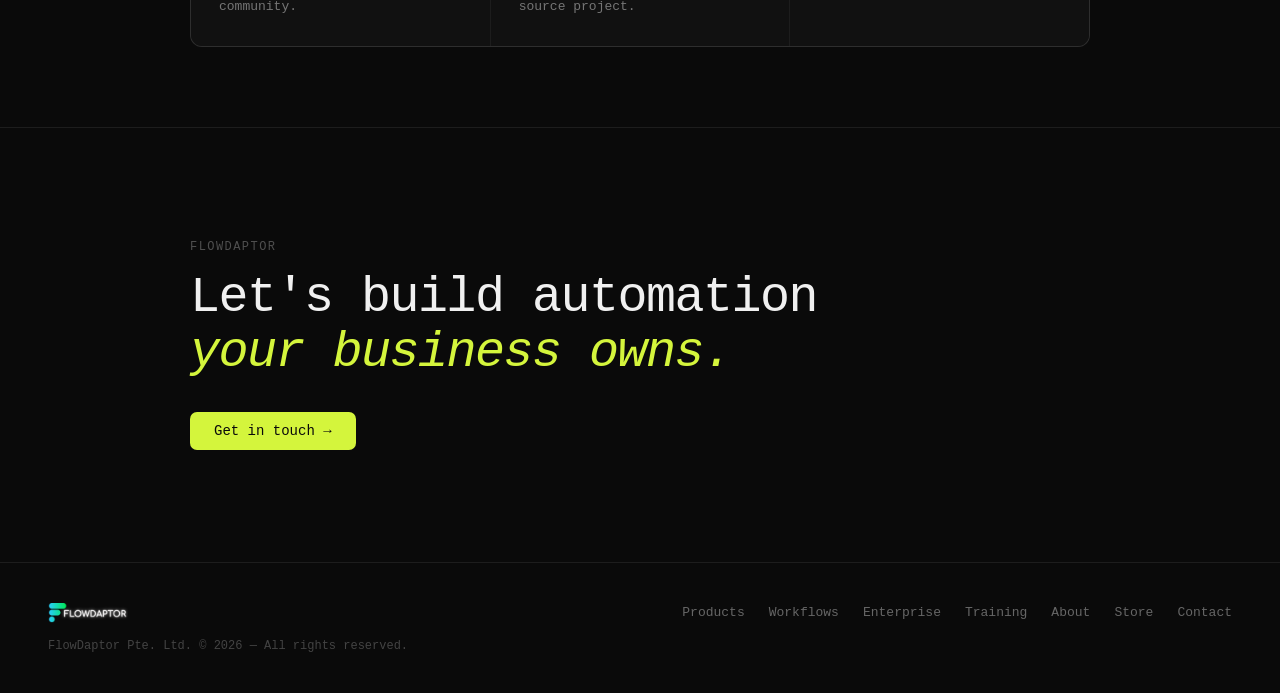
==== commit 9cb9bcfc: "readme" ====
--- a/about/index.html
+++ b/about/index.html
@@ -106,13 +106,13 @@
       <h2 class="fd-section-heading">Small, senior, and Singapore-based.</h2>
       <div class="fd-team">
         <div class="fd-team-card">
-          <div class="fd-team-avatar"><img src="../assets/CS.jpeg" alt="CS Chong" style="object-position: center 7%;" /></div>
+          <div class="fd-team-avatar"><img src="../assets/CS.jpeg" alt="CS Chong" style="object-position: center 50%;" /></div>
           <h3>CS Chong</h3>
           <div class="fd-team-role">CEO &amp; Co-Founder · Solutions Architect</div>
           <p>Designs the workflow architectures and integration patterns behind every engagement. Leads scoping conversations and turns them into production-ready automations.</p>
         </div>
         <div class="fd-team-card">
-          <div class="fd-team-avatar"><img src="../assets/MW.jpeg" alt="Meng Wee Tan" style="object-position: center 28%;" /></div>
+          <div class="fd-team-avatar"><img src="../assets/MW.jpeg" alt="Meng Wee Tan" style="object-position: center 50%;" /></div>
           <h3>Meng Wee Tan</h3>
           <div class="fd-team-role">Co-Founder · Principal Engineer</div>
           <p>Two decades across enterprise software, fintech infrastructure, and AI systems. Now obsessed with the gap between AI demos and AI in production.</p>
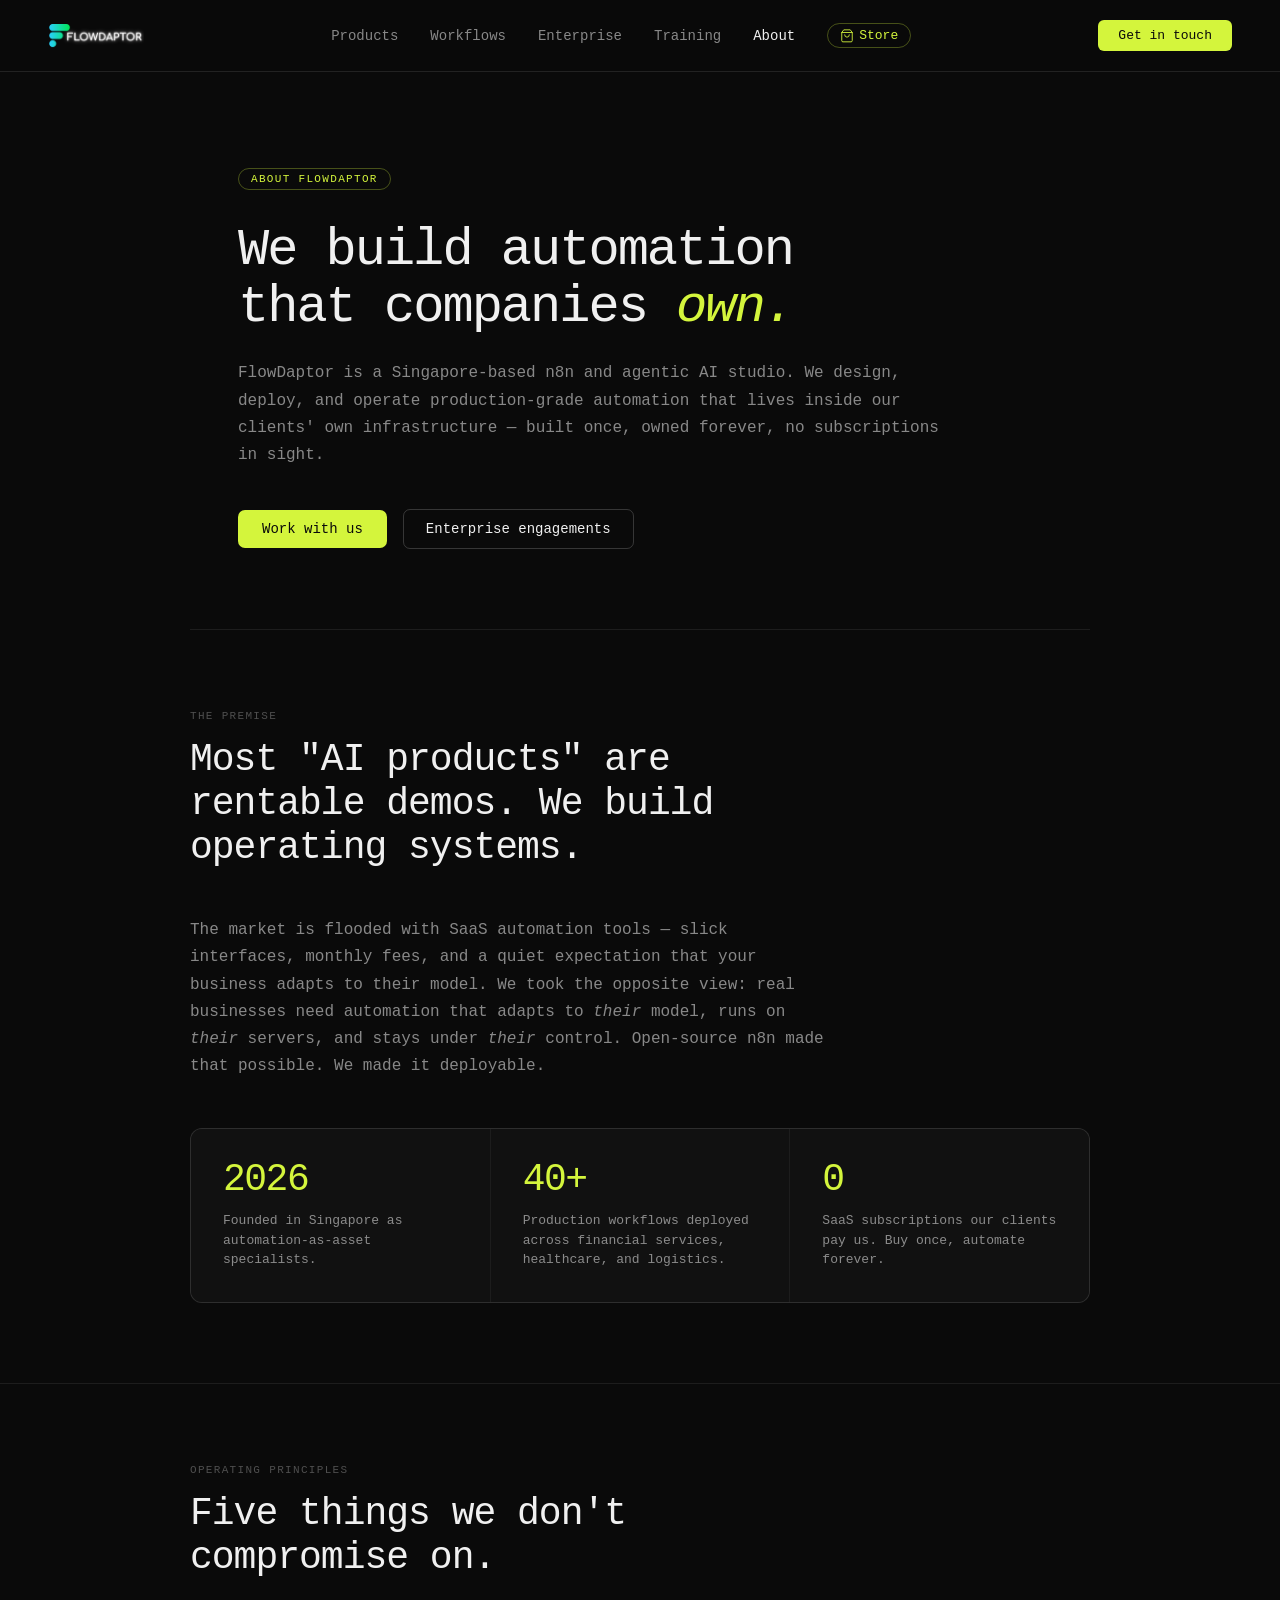
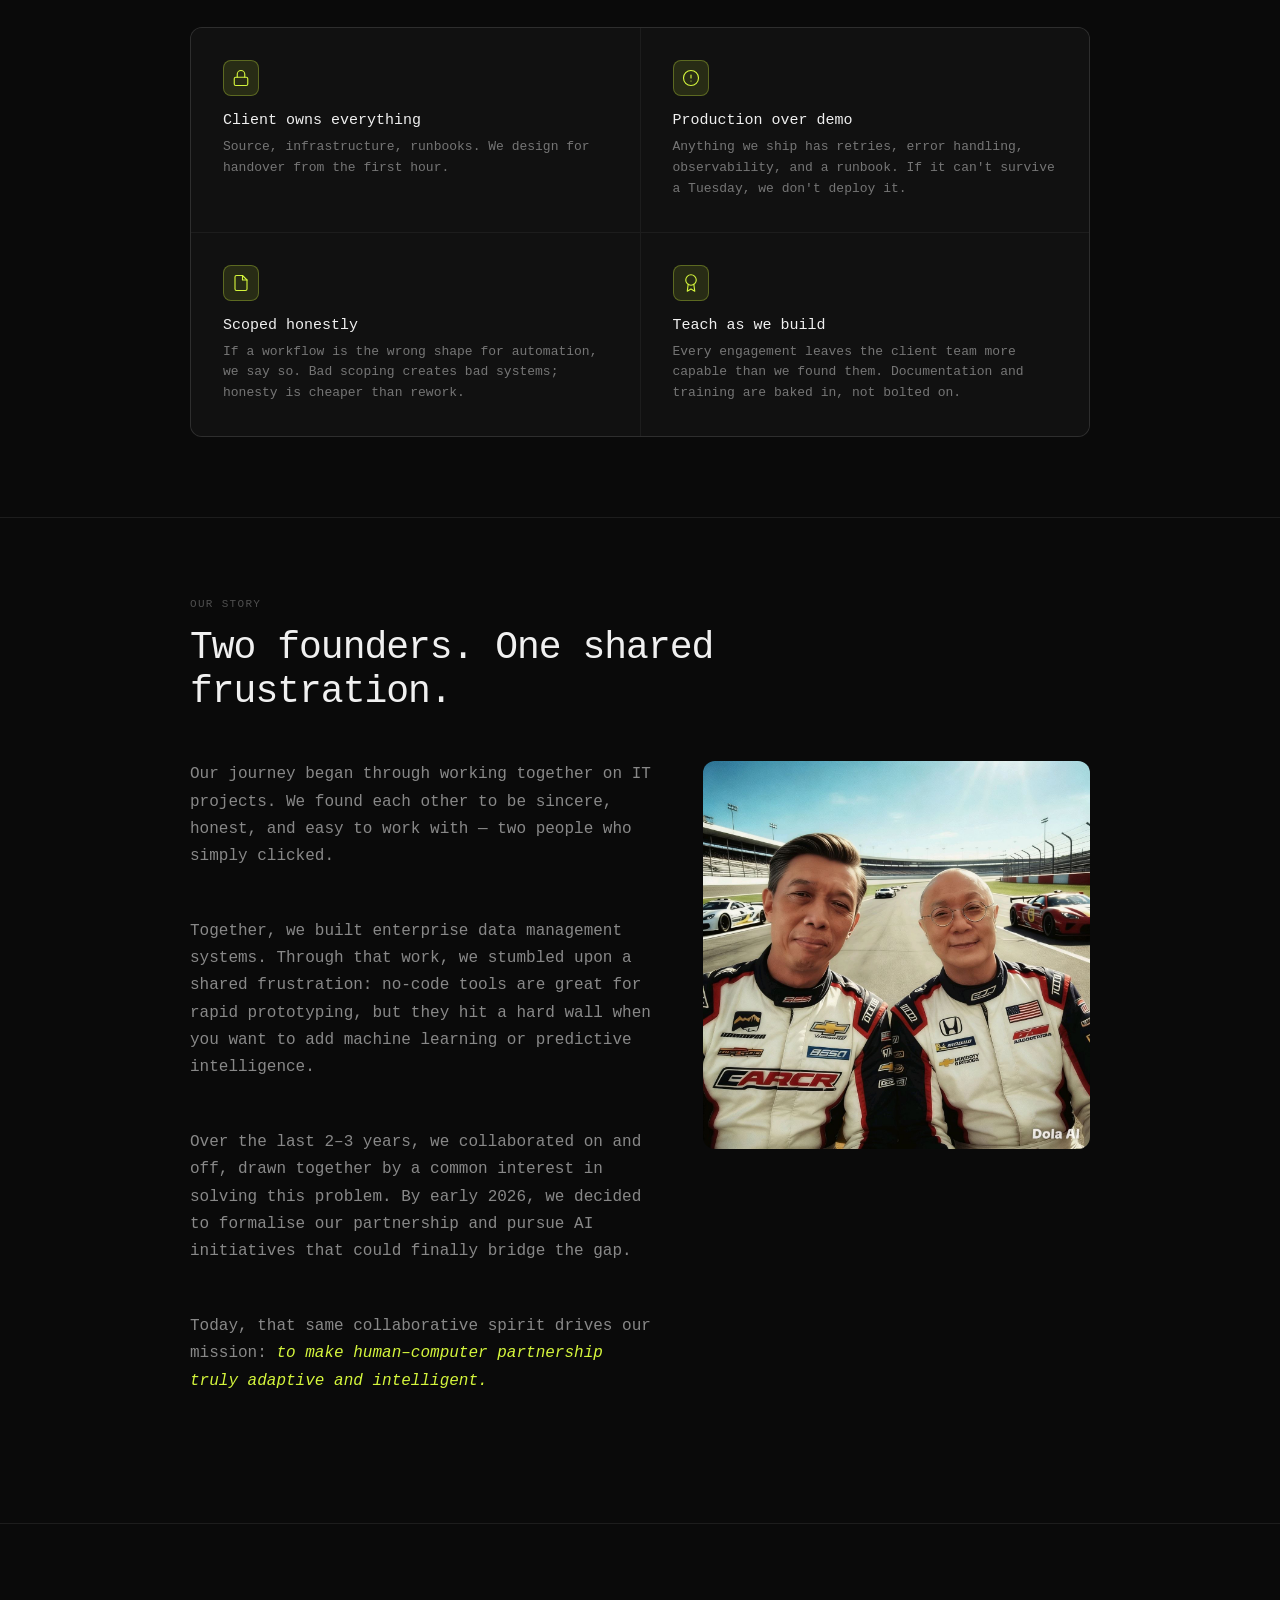
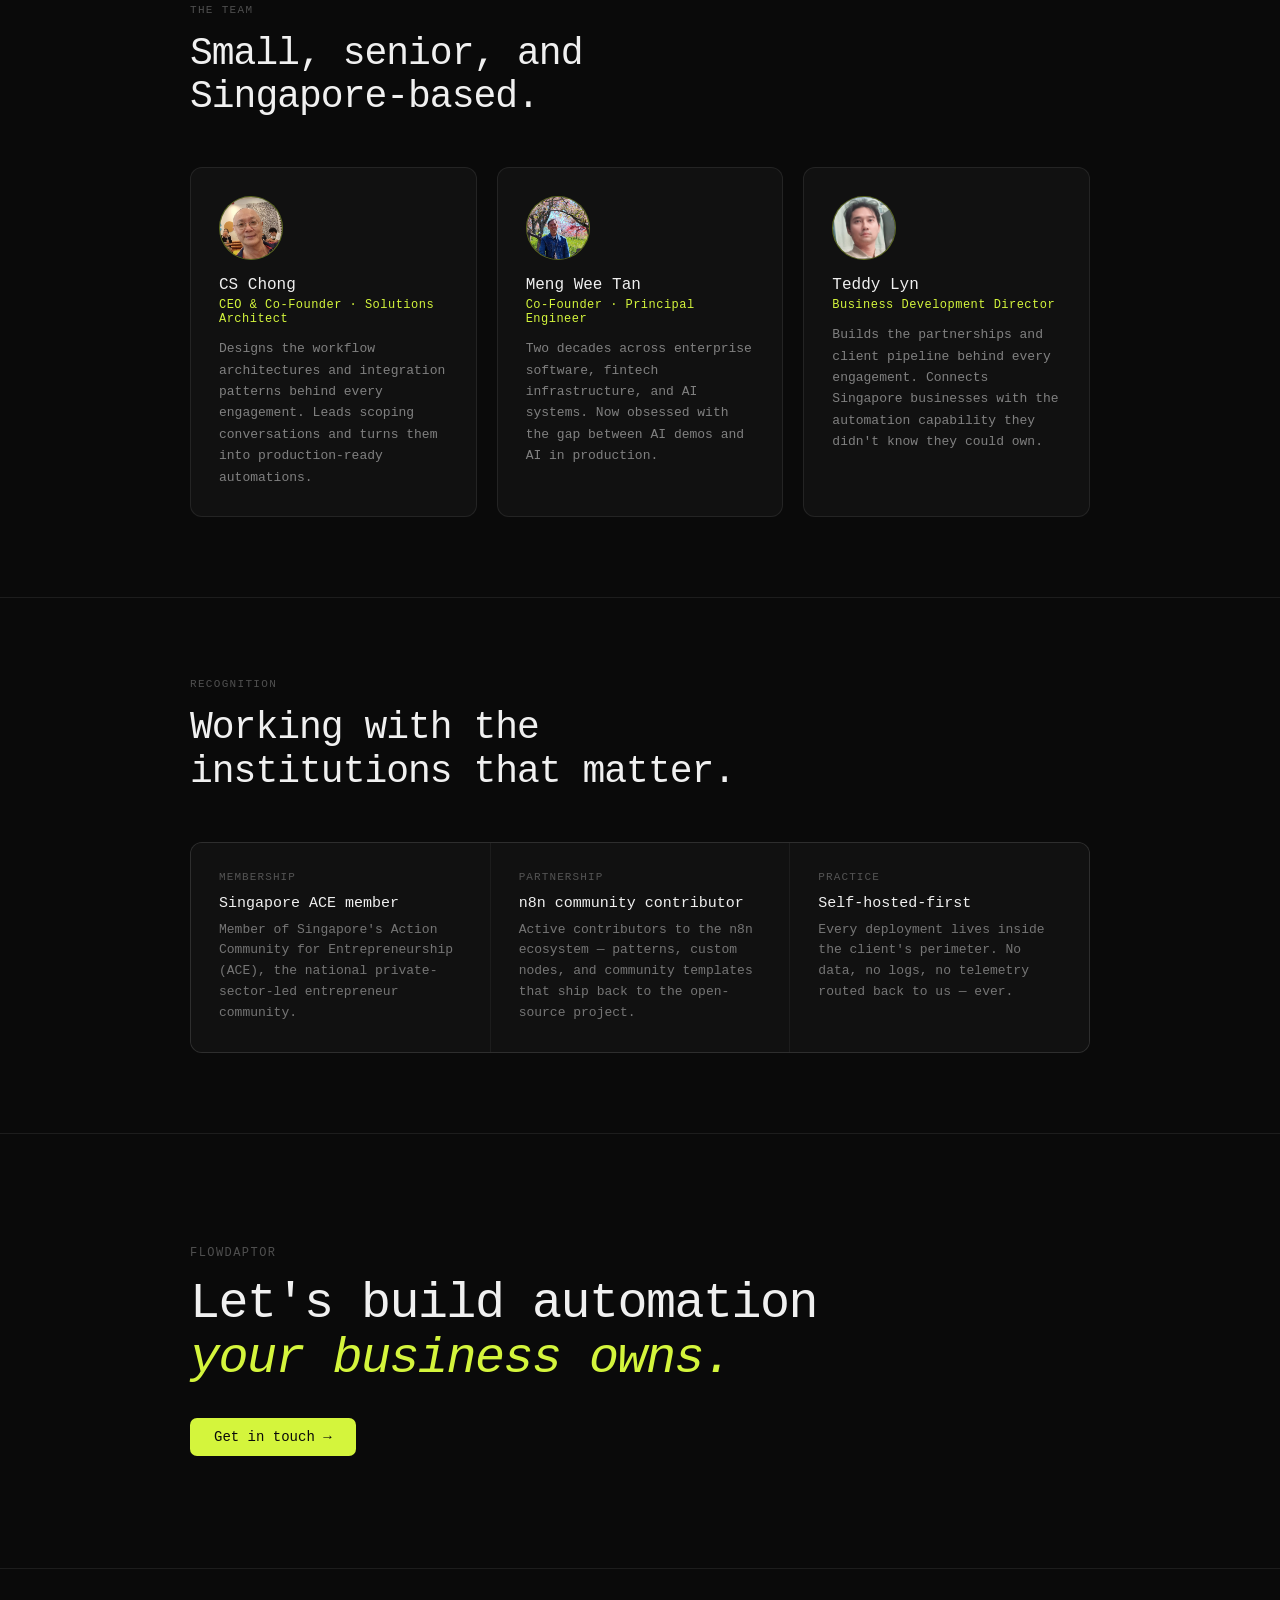
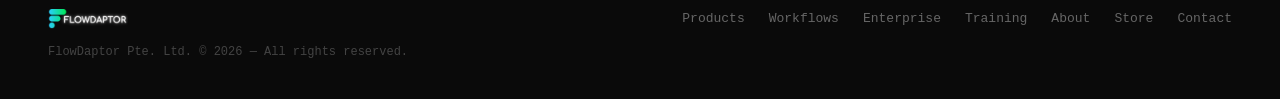
==== commit 3b40db2b: "dashboard visual" ====
--- a/about/index.html
+++ b/about/index.html
@@ -48,7 +48,7 @@
       <p class="fd-section-lead">The market is flooded with SaaS automation tools — slick interfaces, monthly fees, and a quiet expectation that your business adapts to their model. We took the opposite view: real businesses need automation that adapts to <em>their</em> model, runs on <em>their</em> servers, and stays under <em>their</em> control. Open-source n8n made that possible. We made it deployable.</p>
       <div class="fd-stats">
         <div class="fd-stat">
-          <div class="fd-stat-value">2024</div>
+          <div class="fd-stat-value">2026</div>
           <div class="fd-stat-label">Founded in Singapore as automation-as-asset specialists.</div>
         </div>
         <div class="fd-stat">
@@ -96,6 +96,22 @@
           <h3>Teach as we build</h3>
           <p>Every engagement leaves the client team more capable than we found them. Documentation and training are baked in, not bolted on.</p>
         </div>
+      </div>
+    </div>
+  </section>
+
+  <section class="fd-section">
+    <div class="fd-section-inner">
+      <div class="fd-section-label">Our story</div>
+      <h2 class="fd-section-heading">Two founders. One shared frustration.</h2>
+      <div class="fd-story-grid">
+        <div>
+          <p class="fd-section-lead">Our journey began through working together on IT projects. We found each other to be sincere, honest, and easy to work with — two people who simply clicked.</p>
+          <p class="fd-section-lead">Together, we built enterprise data management systems. Through that work, we stumbled upon a shared frustration: no-code tools are great for rapid prototyping, but they hit a hard wall when you want to add machine learning or predictive intelligence.</p>
+          <p class="fd-section-lead">Over the last 2–3 years, we collaborated on and off, drawn together by a common interest in solving this problem. By early 2026, we decided to formalise our partnership and pursue AI initiatives that could finally bridge the gap.</p>
+          <p class="fd-section-lead">Today, that same collaborative spirit drives our mission: <em style="color:var(--acc);font-style:italic;">to make human–computer partnership truly adaptive and intelligent.</em></p>
+        </div>
+        <img src="../assets/founders-F1.jpg" alt="FlowDaptor founders" style="width:100%;height:auto;border-radius:12px;display:block;" />
       </div>
     </div>
   </section>
--- a/assets/site.css
+++ b/assets/site.css
@@ -816,6 +816,15 @@
   font-size: 12px;
   color: rgba(240,240,240,0.25);
   width: 100%;
+}
+
+/* ── FOUNDERS STORY GRID ── */
+.fd-story-grid {
+  display: grid;
+  grid-template-columns: 1.2fr 1fr;
+  gap: 3rem;
+  align-items: start;
+  margin-top: 1rem;
 }
 
 /* ── FLAGSHIP PRODUCT BLOCK ── */
@@ -1149,6 +1158,7 @@
   .fd-products { grid-template-columns: 1fr; }
   .fd-deploy { grid-template-columns: 1fr; }
   .fd-agents-grid { grid-template-columns: 1fr 1fr; }
+  .fd-story-grid { grid-template-columns: 1fr; gap: 1.5rem; }
   .fd-flagship { padding: 1.5rem; }
   .fd-flagship h3 { font-size: 22px; }
   .fd-contact-grid { grid-template-columns: 1fr; gap: 2rem; }
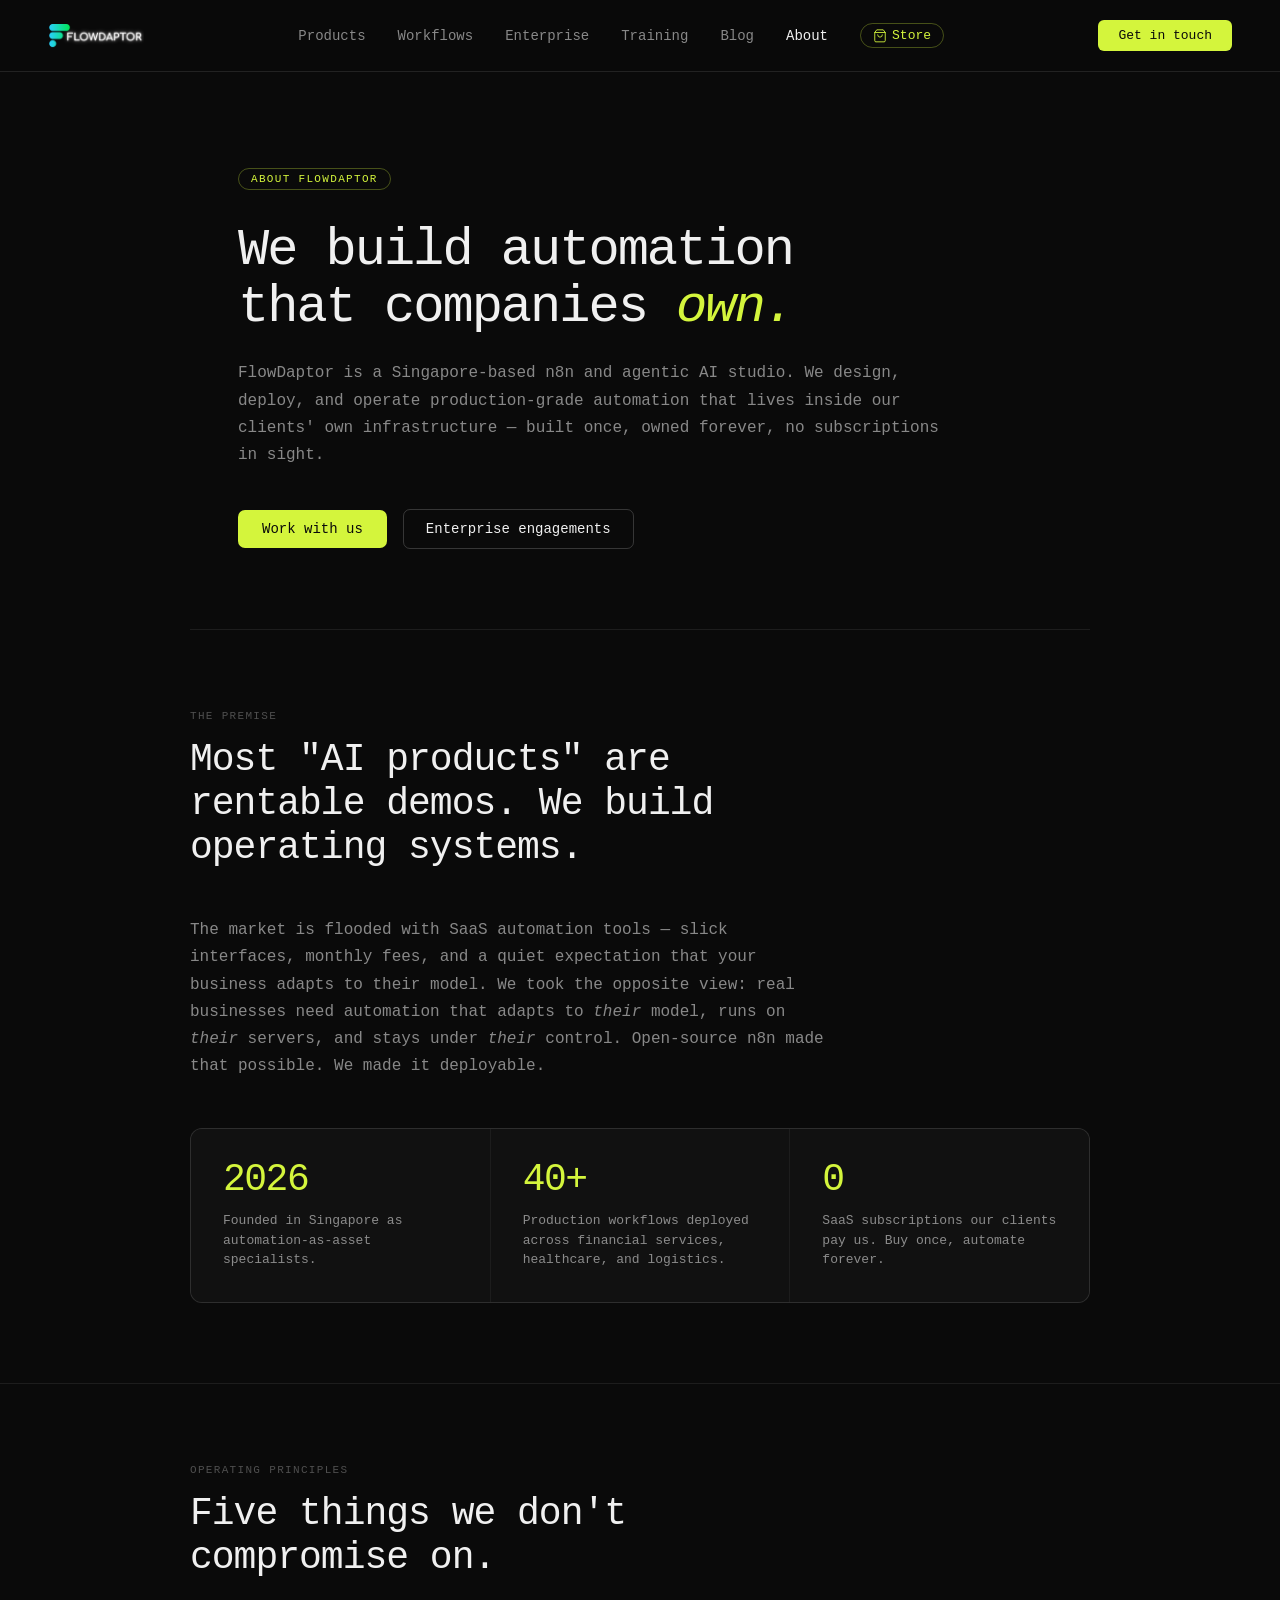
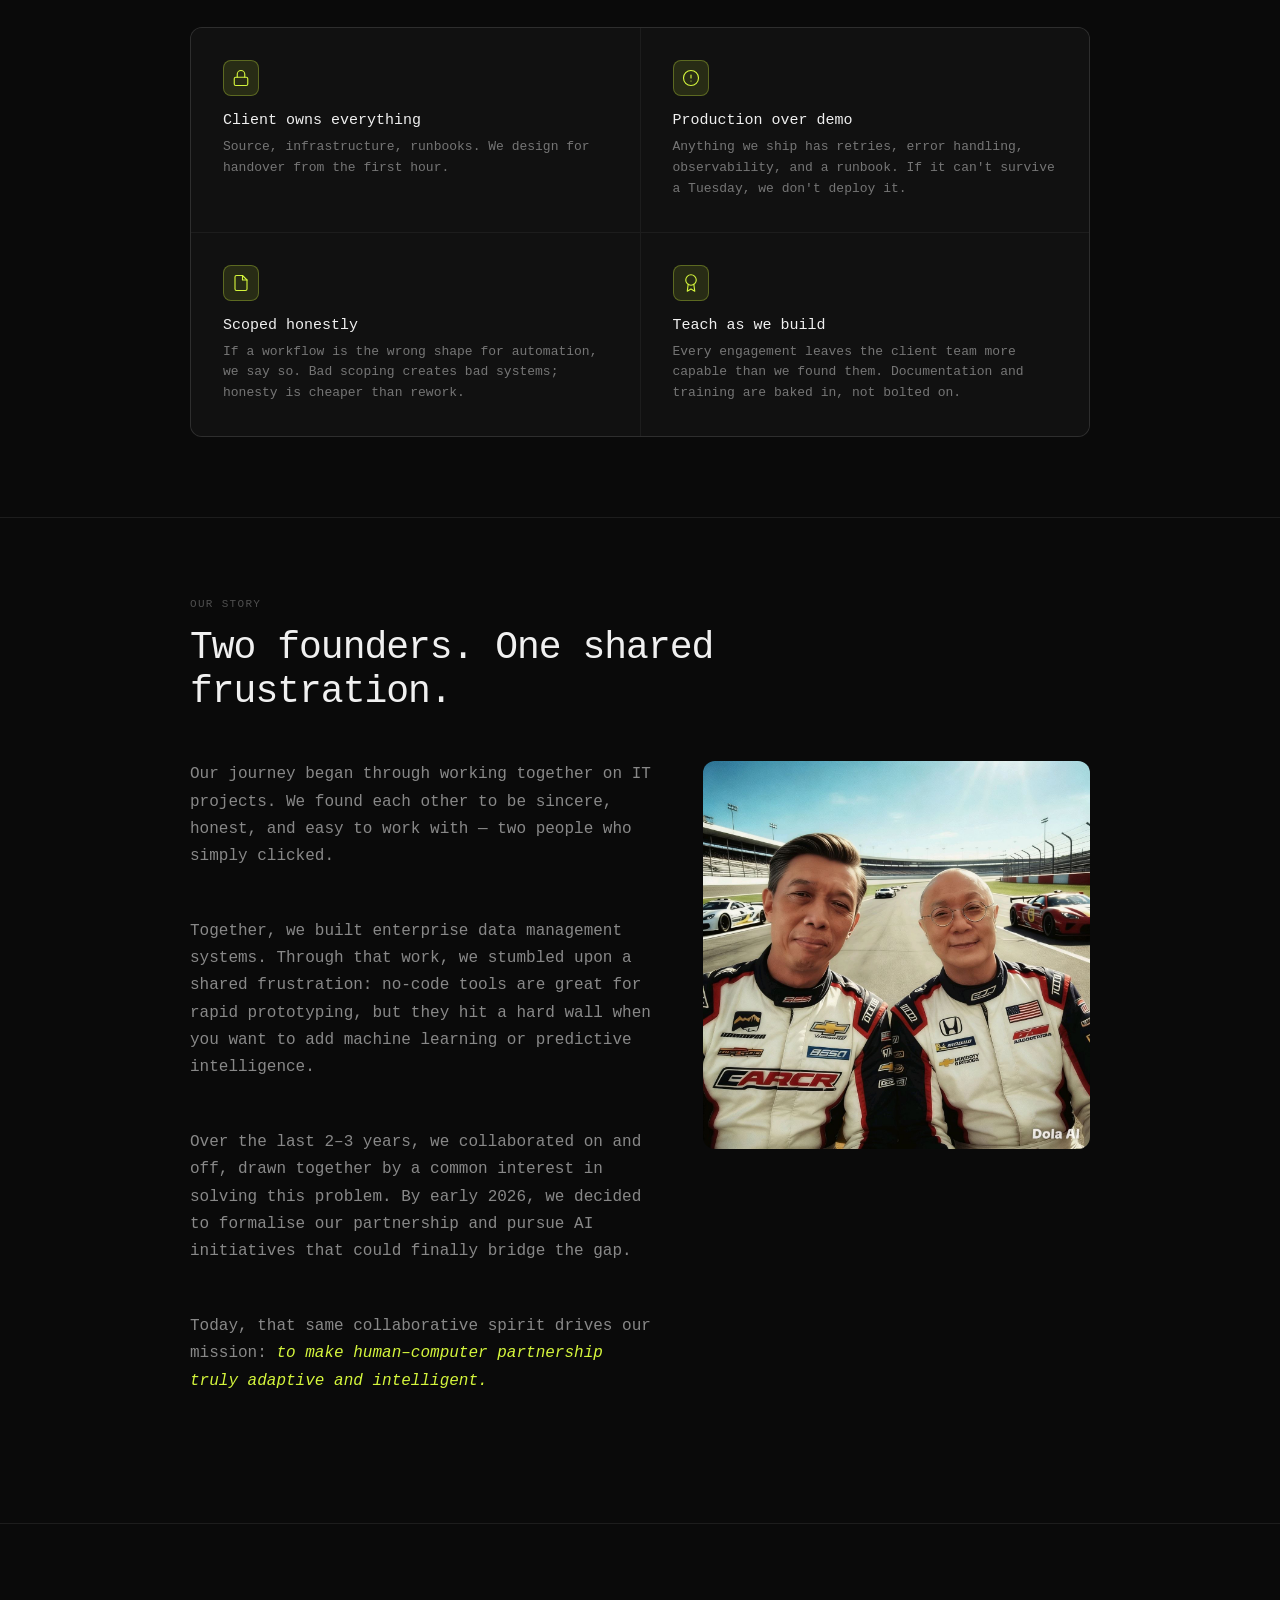
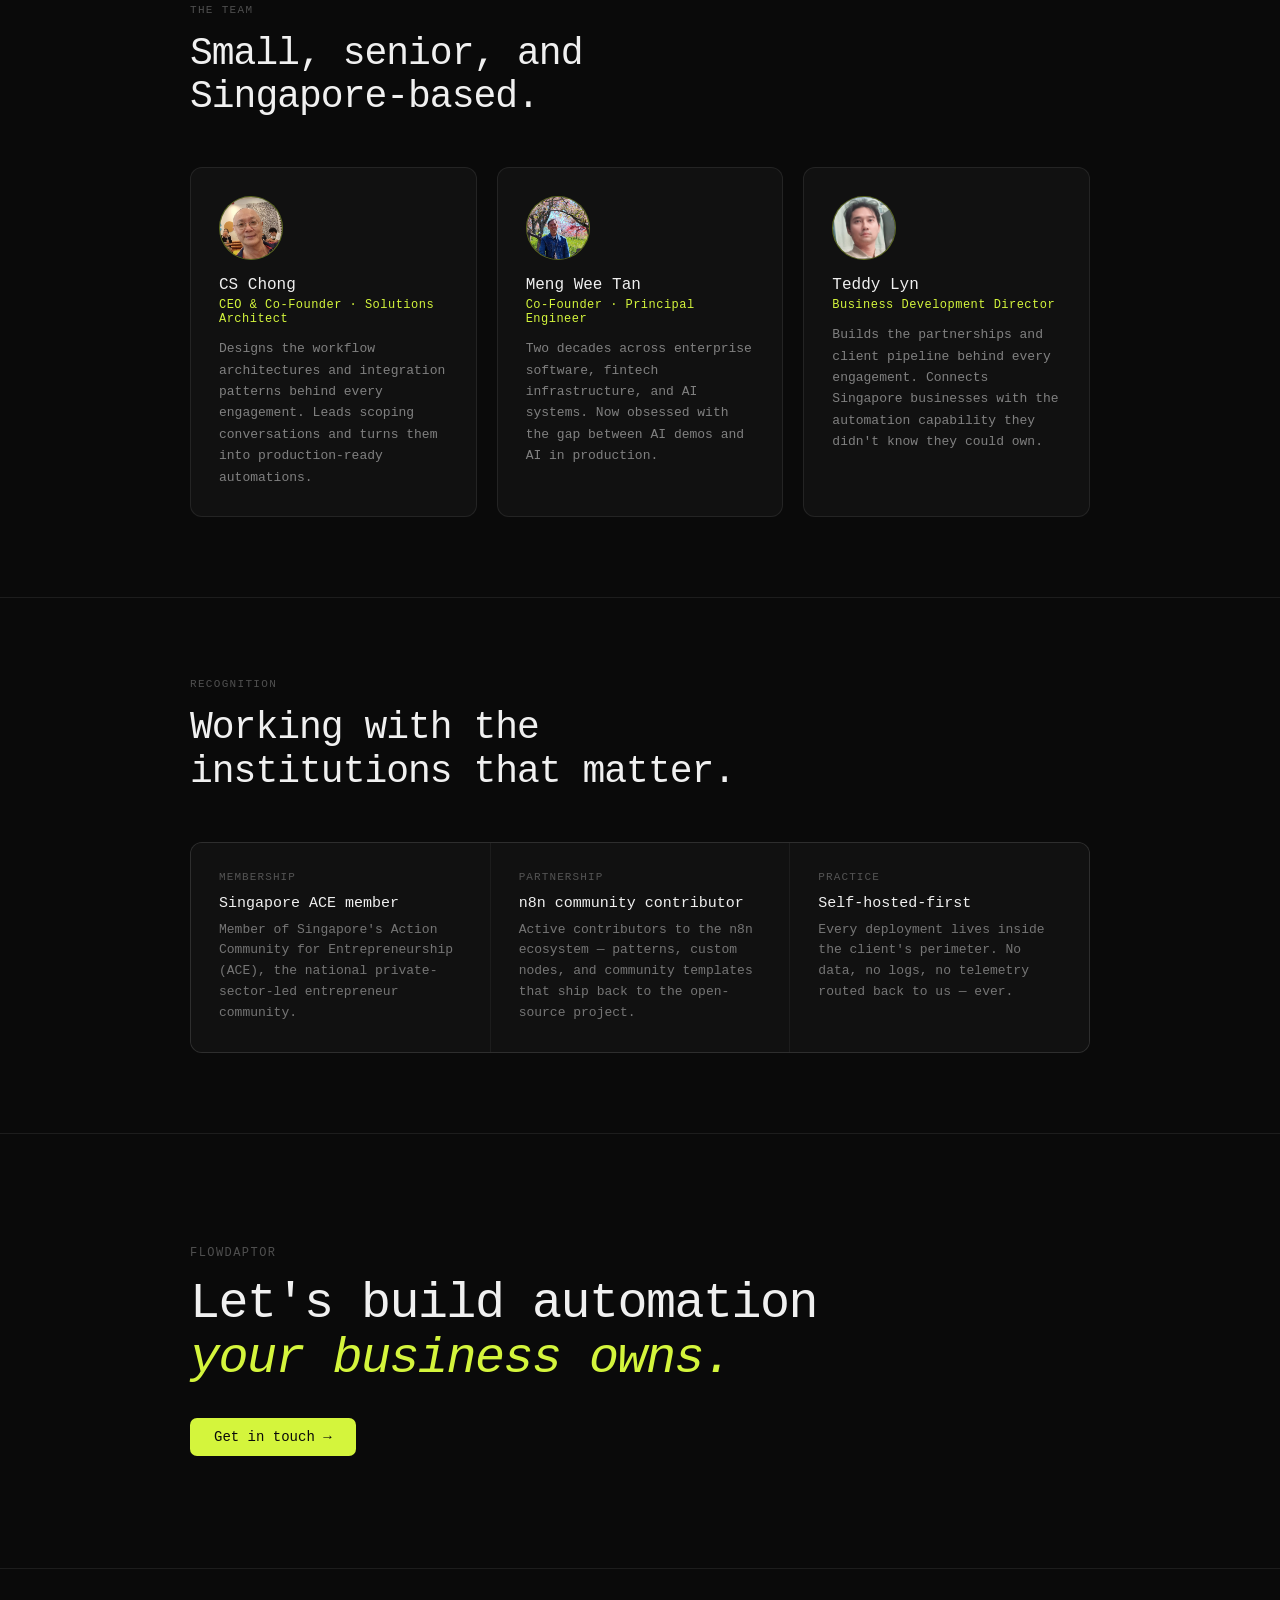
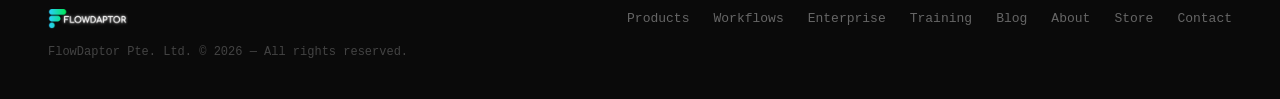
==== commit ba691b6d: "version 1 complete" ====
--- a/about/index.html
+++ b/about/index.html
@@ -16,6 +16,7 @@
       <li><a href="../workflow/index.html">Workflows</a></li>
       <li><a href="../enterprise/index.html">Enterprise</a></li>
       <li><a href="../training/index.html">Training</a></li>
+      <li><a href="../blog/index.html">Blog</a></li>
       <li><a href="../about/index.html" class="active">About</a></li>
       <li>
         <a href="../store/index.html" class="store-link">
@@ -182,6 +183,7 @@
       <a href="../workflow/index.html">Workflows</a>
       <a href="../enterprise/index.html">Enterprise</a>
       <a href="../training/index.html">Training</a>
+      <a href="../blog/index.html">Blog</a>
       <a href="../about/index.html">About</a>
       <a href="../store/index.html">Store</a>
       <a href="../contact/index.html">Contact</a>
--- a/assets/site.css
+++ b/assets/site.css
@@ -817,6 +817,144 @@
   color: rgba(240,240,240,0.25);
   width: 100%;
 }
+
+/* ── BLOG ── */
+.fd-blog-list {
+  display: flex;
+  flex-direction: column;
+  margin-top: 2.5rem;
+}
+.fd-blog-card {
+  display: grid;
+  grid-template-columns: 140px 1fr;
+  gap: 2rem;
+  padding: 2rem 0;
+  border-top: 0.5px solid var(--border);
+  align-items: start;
+  transition: background 0.2s;
+}
+.fd-blog-card:hover { background: rgba(255,255,255,0.015); }
+.fd-blog-date {
+  font-size: 12px;
+  color: var(--text-muted);
+  letter-spacing: 0.06em;
+  text-transform: uppercase;
+  padding-top: 4px;
+}
+.fd-blog-card h3 {
+  font-size: 20px;
+  font-weight: 500;
+  color: var(--text-primary);
+  margin-bottom: 0.6rem;
+  letter-spacing: -0.3px;
+}
+.fd-blog-card p {
+  font-size: 14px;
+  color: rgba(240,240,240,0.55);
+  line-height: 1.7;
+  margin-bottom: 0.75rem;
+}
+.fd-blog-card .fd-blog-meta {
+  font-size: 11px;
+  color: var(--text-dim);
+  text-transform: uppercase;
+  letter-spacing: 0.08em;
+}
+.fd-blog-card .fd-blog-meta a { color: var(--acc); }
+
+/* ── ARTICLE ── */
+.fd-article {
+  max-width: 720px;
+  margin: 0 auto;
+  padding: 0 3rem;
+}
+.fd-article-head {
+  padding: 5rem 0 3rem;
+  border-bottom: 0.5px solid var(--border);
+  text-align: left;
+}
+.fd-article-date {
+  font-size: 12px;
+  color: var(--acc);
+  letter-spacing: 0.1em;
+  text-transform: uppercase;
+  margin-bottom: 1.25rem;
+}
+.fd-article-head h1 {
+  font-size: clamp(28px, 4vw, 40px);
+  font-weight: 500;
+  line-height: 1.15;
+  letter-spacing: -1px;
+  color: var(--text-primary);
+  margin-bottom: 1.25rem;
+}
+.fd-article-head .fd-article-sub {
+  font-size: 16px;
+  color: var(--text-secondary);
+  line-height: 1.7;
+}
+.fd-article-body {
+  padding: 3rem 0 5rem;
+  font-size: 15px;
+  line-height: 1.8;
+  color: var(--text-secondary);
+}
+.fd-article-body h2 {
+  font-size: 22px;
+  font-weight: 500;
+  color: var(--text-primary);
+  letter-spacing: -0.3px;
+  margin: 2.5rem 0 1rem;
+}
+.fd-article-body h3 {
+  font-size: 17px;
+  font-weight: 500;
+  color: var(--text-primary);
+  margin: 2rem 0 0.75rem;
+}
+.fd-article-body p {
+  margin-bottom: 1.25rem;
+}
+.fd-article-body p strong { color: var(--text-primary); font-weight: 500; }
+.fd-article-body em { color: var(--acc); font-style: italic; }
+.fd-article-body ul,
+.fd-article-body ol {
+  margin: 1rem 0 1.5rem 1.25rem;
+}
+.fd-article-body li {
+  margin-bottom: 0.6rem;
+  line-height: 1.7;
+}
+.fd-article-body table {
+  width: 100%;
+  border-collapse: collapse;
+  margin: 1.5rem 0;
+  font-size: 13px;
+}
+.fd-article-body th,
+.fd-article-body td {
+  text-align: left;
+  padding: 0.75rem 1rem;
+  border-bottom: 0.5px solid var(--border);
+  vertical-align: top;
+}
+.fd-article-body th {
+  background: var(--surface);
+  color: var(--text-primary);
+  font-weight: 500;
+  font-size: 11px;
+  text-transform: uppercase;
+  letter-spacing: 0.08em;
+}
+.fd-article-body td:first-child { color: var(--text-primary); font-weight: 500; width: 30%; }
+.fd-article-back {
+  display: inline-block;
+  font-size: 13px;
+  color: var(--text-muted);
+  margin-bottom: 2rem;
+  transition: color 0.2s;
+}
+.fd-article-back:hover { color: var(--text-primary); }
 
 /* ── FOUNDERS STORY GRID ── */
 .fd-story-grid {
@@ -1159,6 +1297,8 @@
   .fd-deploy { grid-template-columns: 1fr; }
   .fd-agents-grid { grid-template-columns: 1fr 1fr; }
   .fd-story-grid { grid-template-columns: 1fr; gap: 1.5rem; }
+  .fd-blog-card { grid-template-columns: 1fr; gap: 0.5rem; }
+  .fd-article { padding: 0 1.5rem; }
   .fd-flagship { padding: 1.5rem; }
   .fd-flagship h3 { font-size: 22px; }
   .fd-contact-grid { grid-template-columns: 1fr; gap: 2rem; }
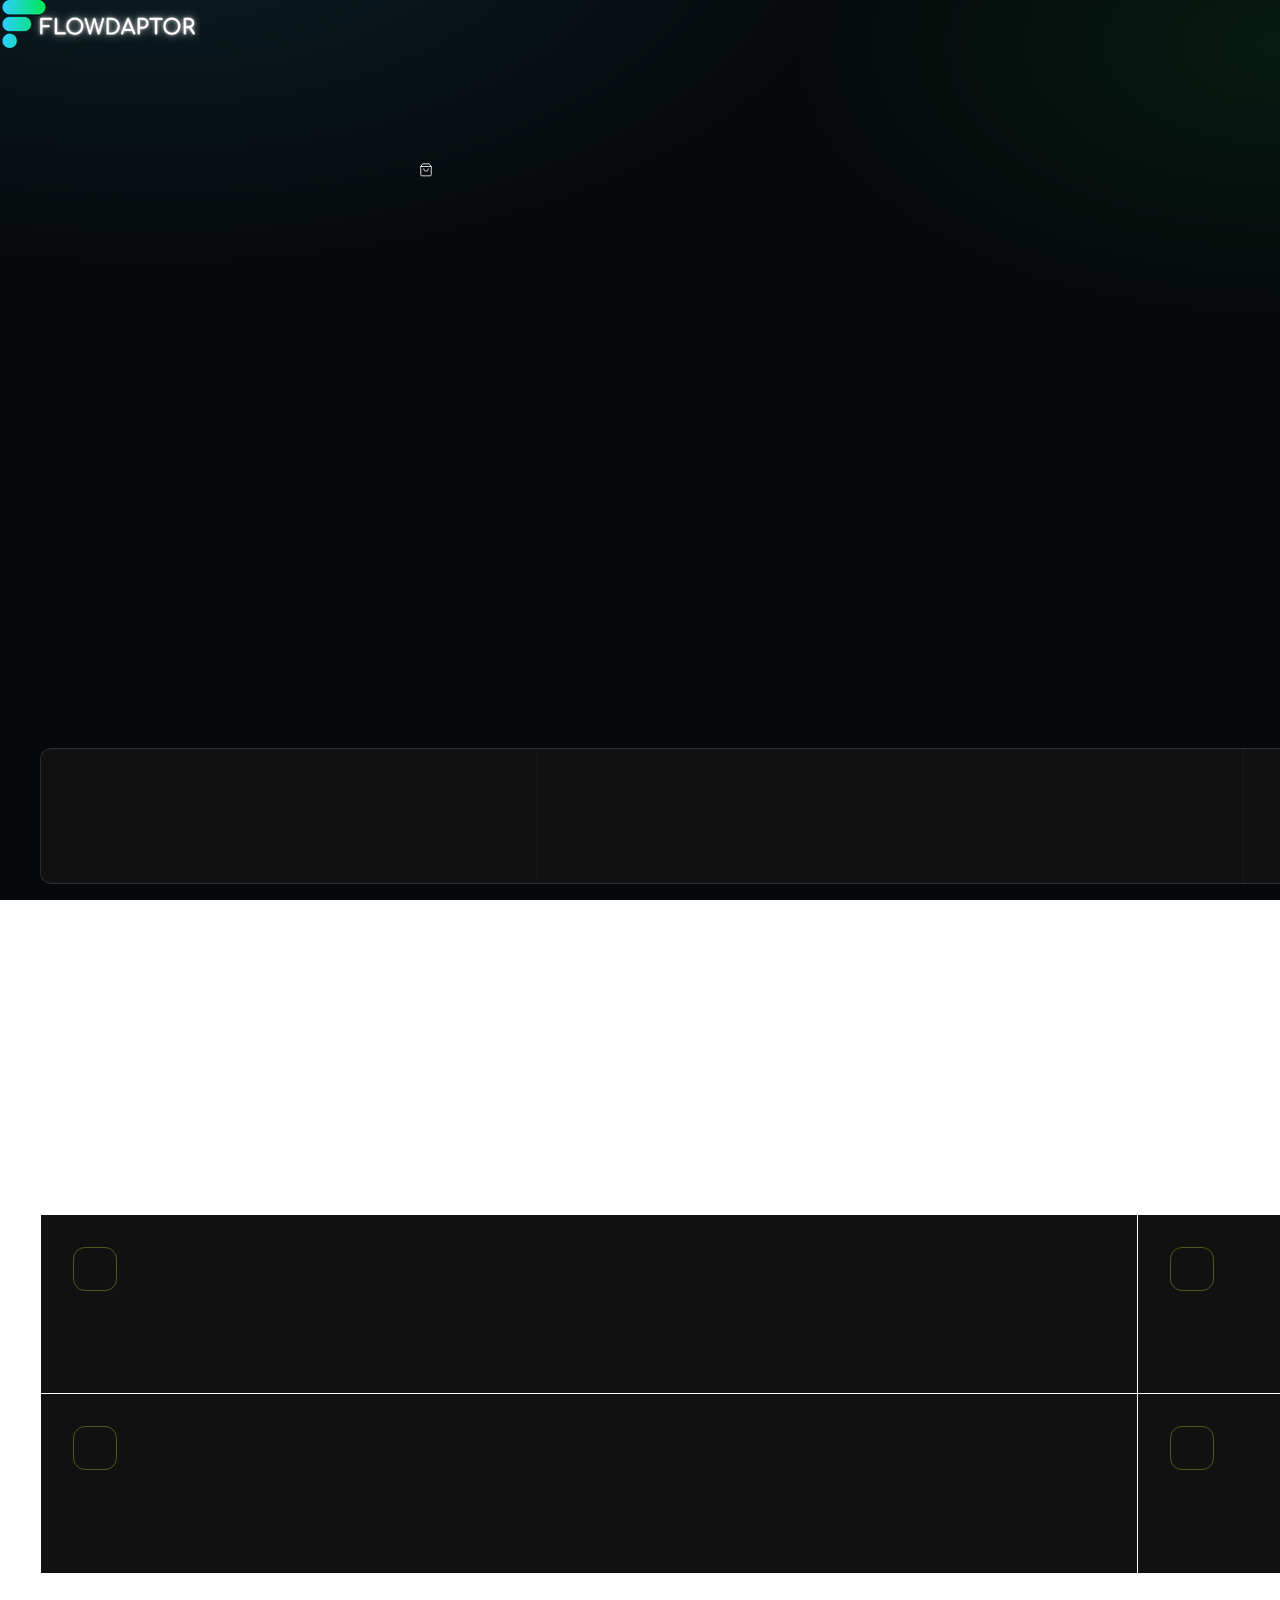
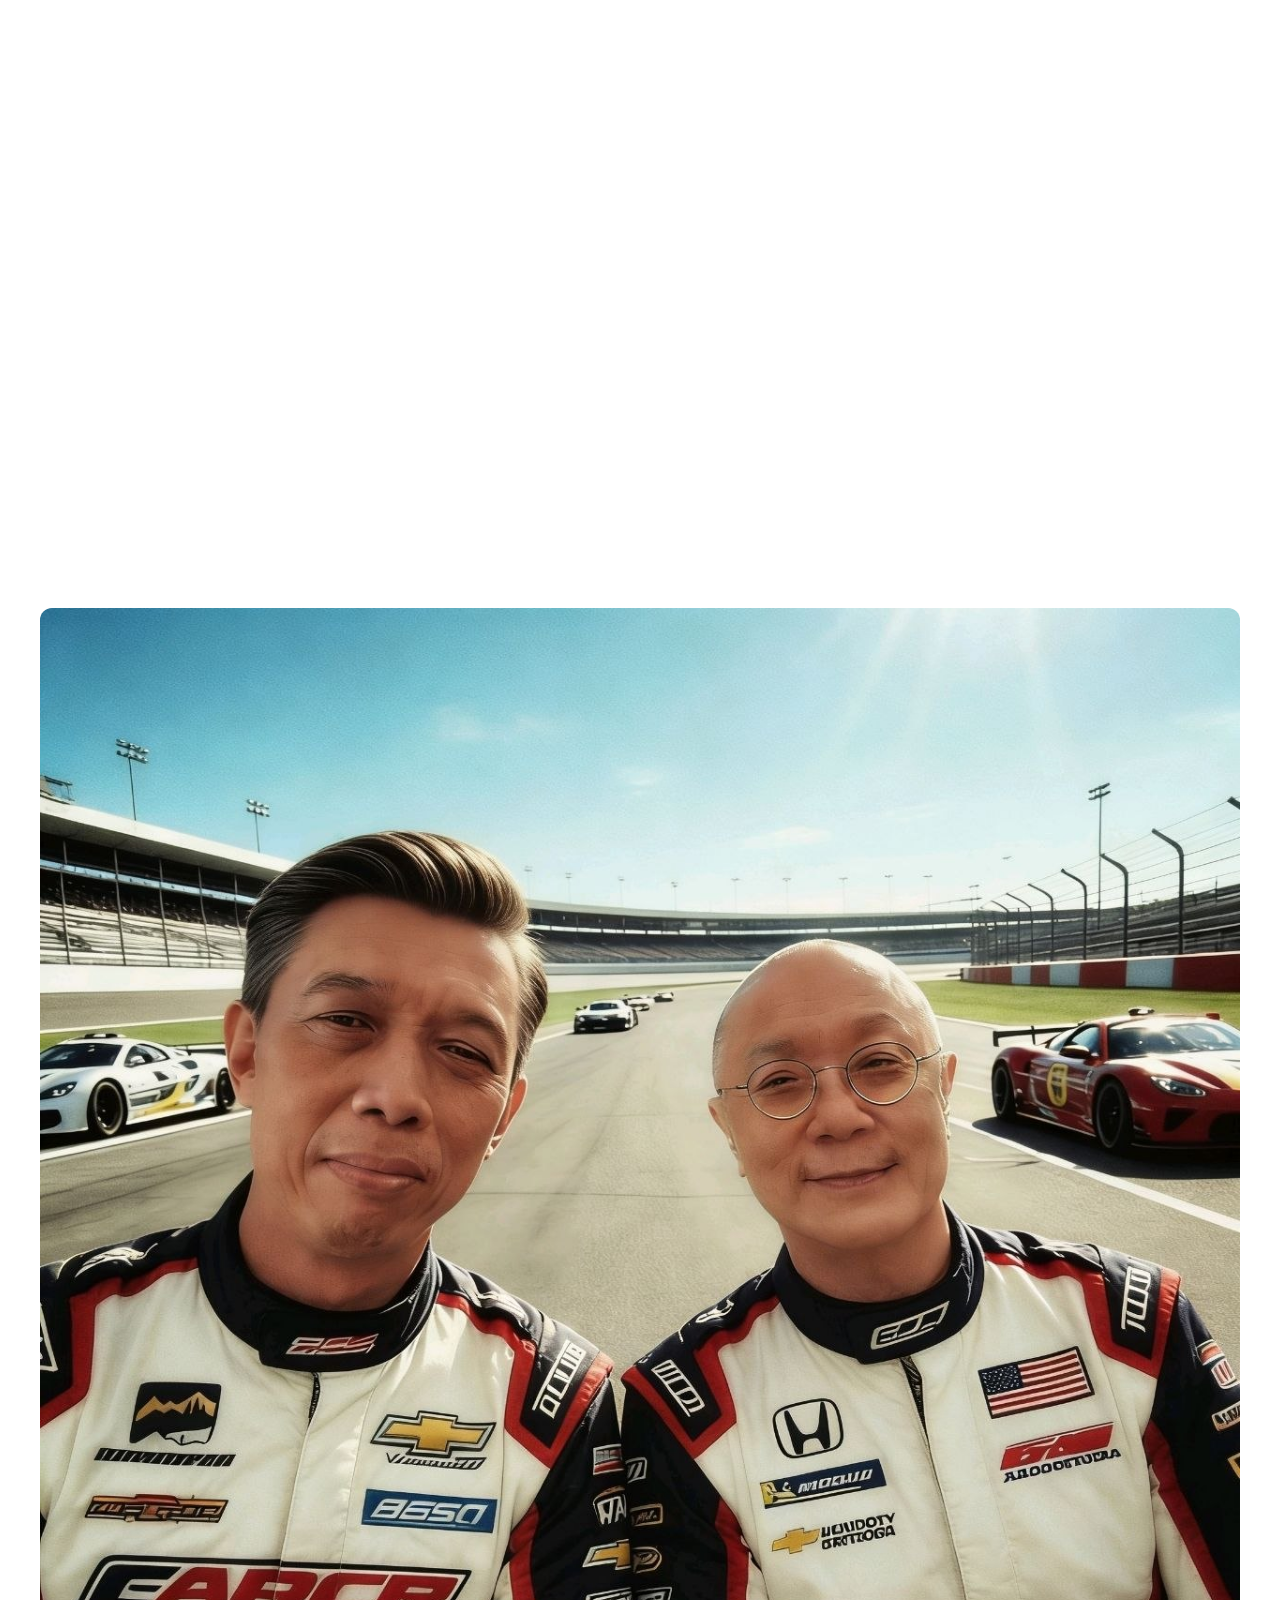
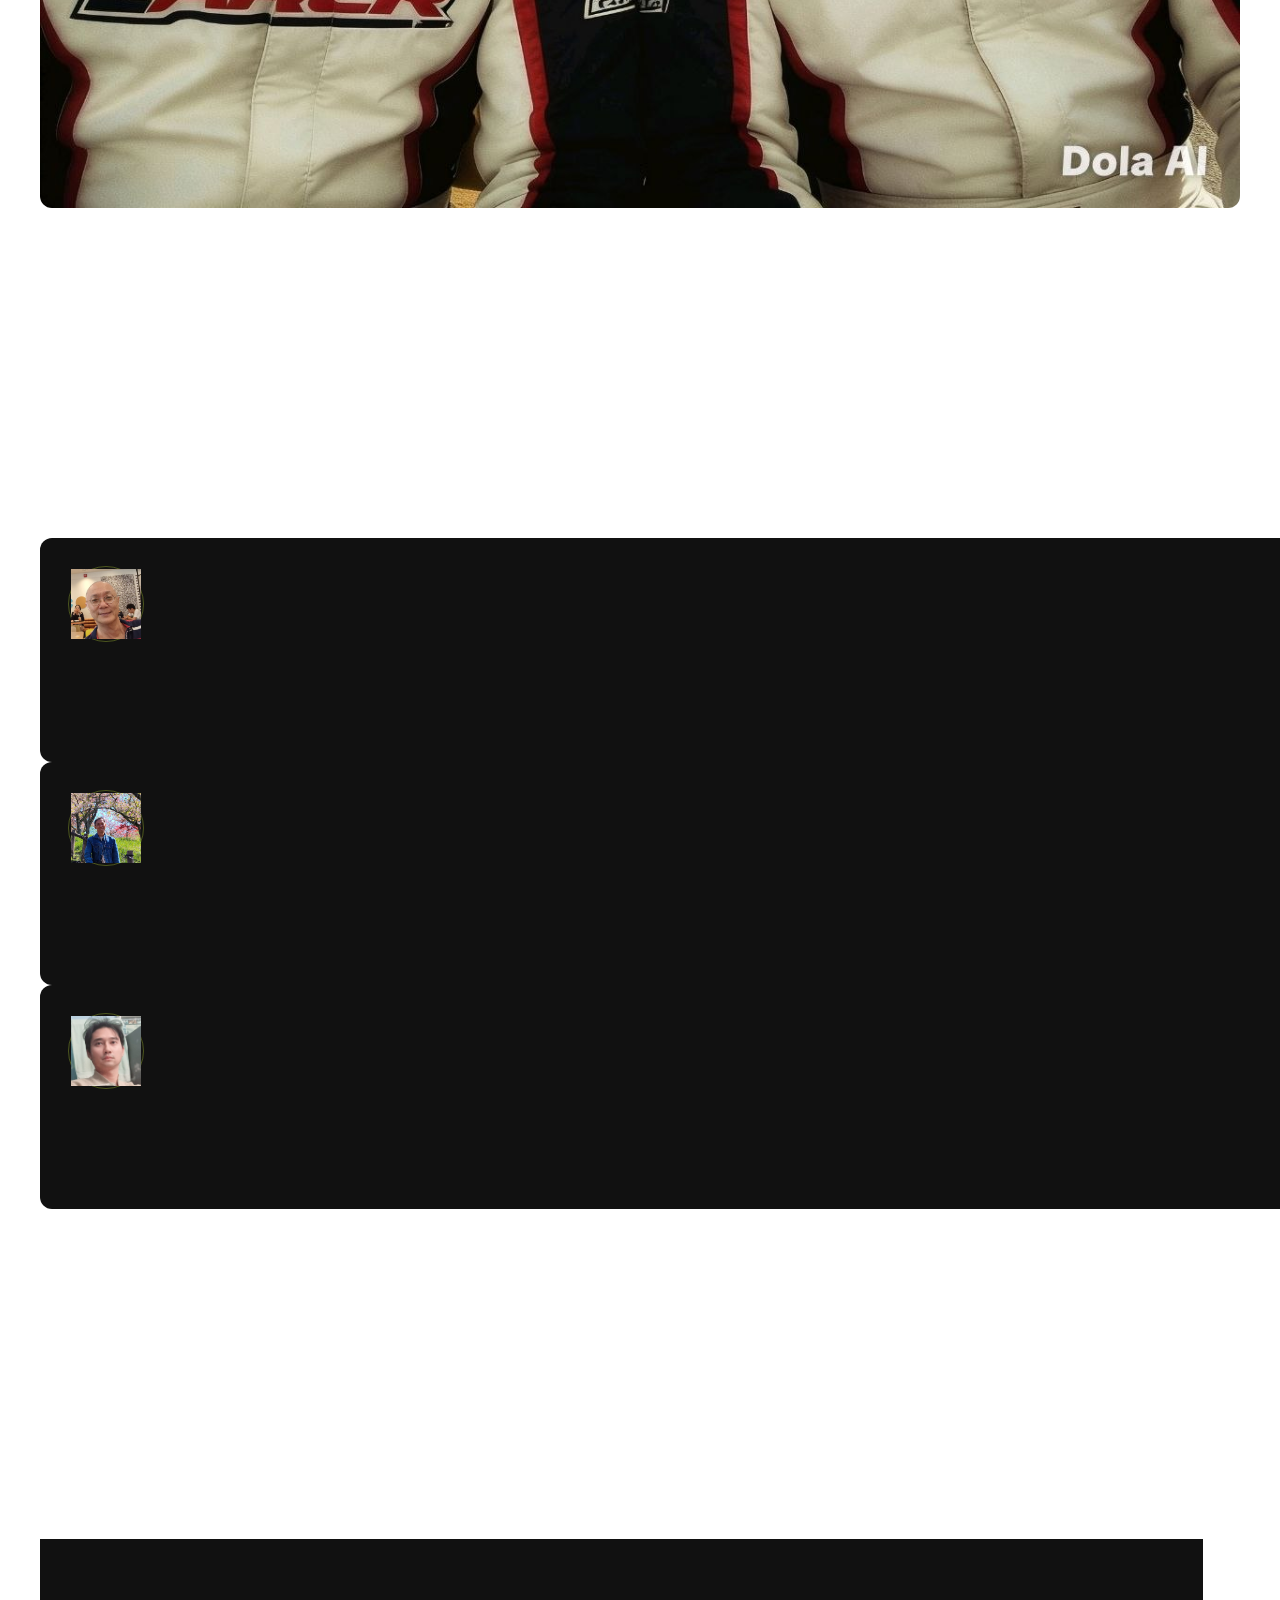
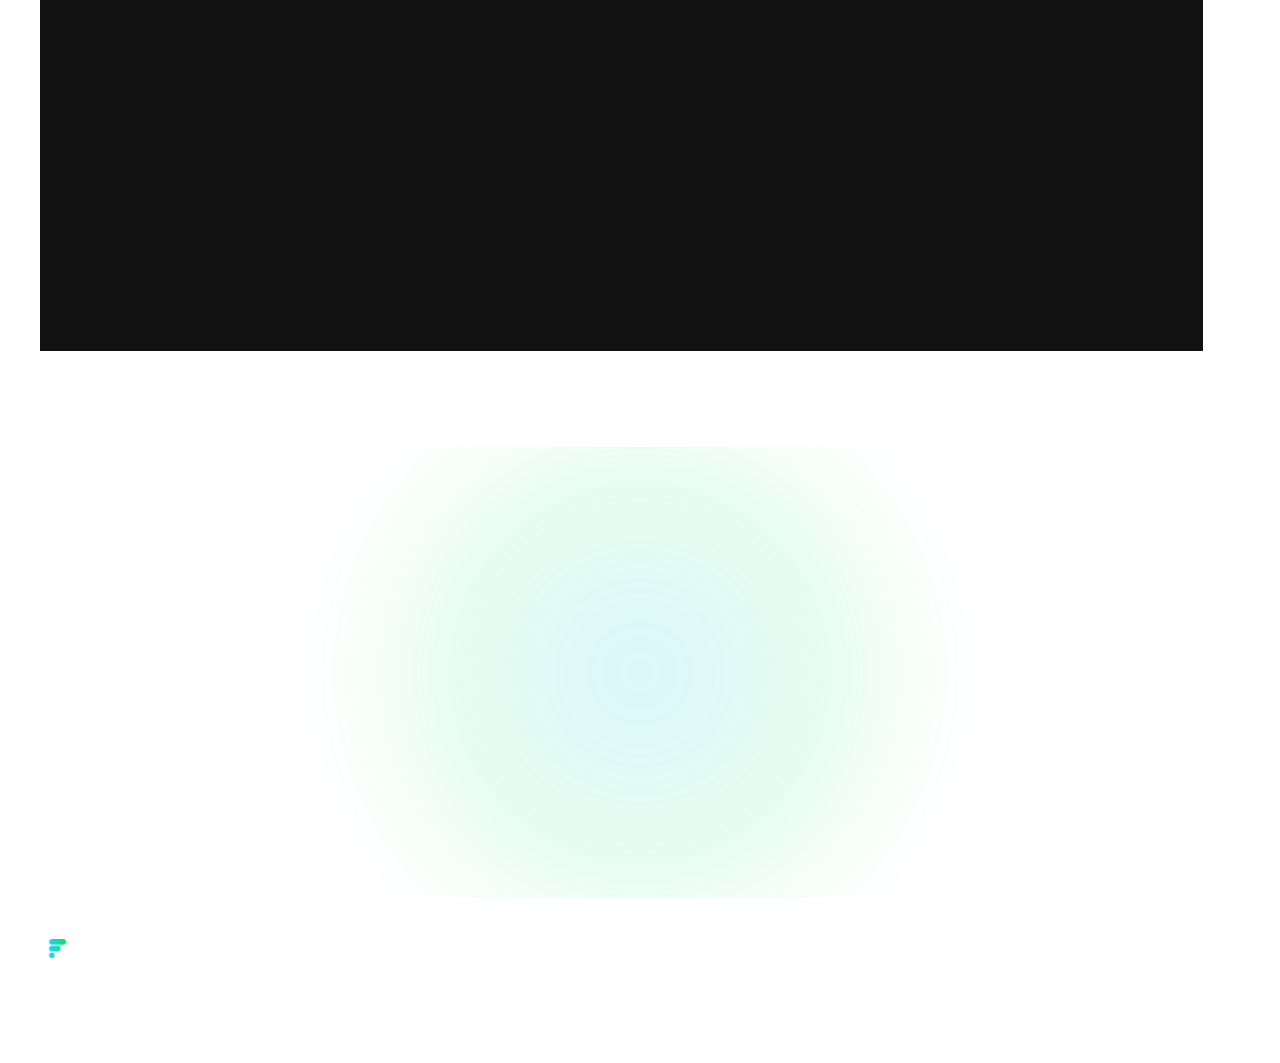
==== commit c9019b55: "v0.8" ====
--- a/about/index.html
+++ b/about/index.html
@@ -19,7 +19,11 @@
       <li><a href="../blog/index.html">Blog</a></li>
       <li><a href="../about/index.html" class="active">About</a></li>
       <li>
+<<<<<<< HEAD
         <a href="../store/index.html" class="store-link">
+=======
+        <a href="../store/storeindex.html" class="store-link">
+>>>>>>> 48cc3c4 (v1.8)
           <svg xmlns="http://www.w3.org/2000/svg" viewBox="0 0 24 24" fill="none" stroke="currentColor" stroke-width="1.5" stroke-linecap="round" stroke-linejoin="round" style="width:14px;height:14px;"><path d="M6 2 3 6v14a2 2 0 0 0 2 2h14a2 2 0 0 0 2-2V6l-3-4z"/><line x1="3" y1="6" x2="21" y2="6"/><path d="M16 10a4 4 0 0 1-8 0"/></svg>
           Store
         </a>
@@ -185,7 +189,11 @@
       <a href="../training/index.html">Training</a>
       <a href="../blog/index.html">Blog</a>
       <a href="../about/index.html">About</a>
+<<<<<<< HEAD
       <a href="../store/index.html">Store</a>
+=======
+      <a href="../store/storeindex.html">Store</a>
+>>>>>>> 48cc3c4 (v1.8)
       <a href="../contact/index.html">Contact</a>
     </div>
     <div class="fd-footer-copy">FlowDaptor Pte. Ltd. © 2026 — All rights reserved.</div>
--- a/assets/site.css
+++ b/assets/site.css
@@ -1,3 +1,4 @@
+<<<<<<< HEAD
 *, *::before, *::after { box-sizing: border-box; margin: 0; padding: 0; }
 
 :root {
@@ -14,30 +15,137 @@
   --text-muted: rgba(240,240,240,0.28);
   --text-dim: rgba(240,240,240,0.3);
   --font: Menlo, Monaco, Consolas, 'Liberation Mono', 'Courier New', monospace;
+=======
+/* ─────────────────────────────────────────────────────────────
+   FLOWDAPTOR — full site stylesheet
+   Brand: cyan #2BCFFF → green #00E957, rounded sans
+   ───────────────────────────────────────────────────────────── */
+
+@import url('https://fonts.googleapis.com/css2?family=Quicksand:wght@400;500;600;700&family=JetBrains+Mono:wght@400;500&display=swap');
+
+*, *::before, *::after { box-sizing: border-box; margin: 0; padding: 0; }
+
+:root {
+  /* Brand gradient stops */
+  --brand-blue: #2BCFFF;
+  --brand-green: #00E957;
+  --brand-mid: #1ad6c2;
+  --brand-grad: linear-gradient(90deg, #2BCFFF 0%, #1ad6c2 50%, #00E957 100%);
+  --brand-grad-soft: linear-gradient(135deg, rgba(43,207,255,0.18), rgba(0,233,87,0.18));
+  --brand-grad-vert: linear-gradient(180deg, #2BCFFF 0%, #00E957 100%);
+
+  /* Accent (cyan, used as a single tone where gradient is too busy) */
+  --acc: #2BCFFF;
+  --acc-2: #00E957;
+  --acc-dim: rgba(43,207,255,0.10);
+  --acc-border: rgba(43,207,255,0.32);
+  --acc-text: #051210;
+
+  /* Surfaces — cool-tinted dark */
+  --bg: #06090b;
+  --bg-2: #0a0f12;
+  --surface: #0f1418;
+  --surface-2: #131a1f;
+  --surface-3: #182025;
+  --border: rgba(255,255,255,0.07);
+  --border-strong: rgba(255,255,255,0.14);
+  --border-nav: rgba(255,255,255,0.08);
+
+  /* Text */
+  --text-primary: #ecf3f5;
+  --text-secondary: rgba(236,243,245,0.62);
+  --text-muted: rgba(236,243,245,0.34);
+  --text-dim: rgba(236,243,245,0.22);
+
+  --font-head: 'Quicksand', 'Arial Rounded MT Bold', 'Nunito', system-ui, sans-serif;
+  --font: 'Quicksand', 'Arial Rounded MT Bold', 'Nunito', system-ui, sans-serif;
+  --font-mono: 'JetBrains Mono', Menlo, Monaco, Consolas, monospace;
+>>>>>>> 48cc3c4 (v1.8)
 }
 
 html { scroll-behavior: smooth; }
 
 body {
   font-family: var(--font);
+<<<<<<< HEAD
+<<<<<<< HEAD
+=======
+  font-weight: 500;
+>>>>>>> f2e9849 (verion 1.1)
+=======
+  font-weight: 500;
+>>>>>>> 48cc3c4 (v1.8)
   background: var(--bg);
   color: var(--text-primary);
   overflow-x: hidden;
   -webkit-font-smoothing: antialiased;
+<<<<<<< HEAD
+<<<<<<< HEAD
+=======
+=======
+>>>>>>> 48cc3c4 (v1.8)
+  -moz-osx-font-smoothing: grayscale;
+  letter-spacing: -0.005em;
+  background-image:
+    radial-gradient(1200px 600px at 12% -10%, rgba(43,207,255,0.10), transparent 60%),
+    radial-gradient(900px 500px at 100% 5%, rgba(0,233,87,0.08), transparent 55%),
+    linear-gradient(180deg, #06090b 0%, #06090b 100%);
+  background-attachment: fixed;
+<<<<<<< HEAD
+>>>>>>> f2e9849 (verion 1.1)
+=======
+>>>>>>> 48cc3c4 (v1.8)
 }
 
 a { text-decoration: none; color: inherit; }
 
+<<<<<<< HEAD
+<<<<<<< HEAD
 /* ── NAV ── */
+=======
+=======
+>>>>>>> 48cc3c4 (v1.8)
+::selection { background: rgba(43,207,255,0.25); color: #fff; }
+
+/* ── Utility ── */
+.fd-gradient-text,
+em.fd-grad {
+  background: var(--brand-grad);
+  -webkit-background-clip: text;
+  background-clip: text;
+  color: transparent;
+  -webkit-text-fill-color: transparent;
+}
+code { font-family: var(--font-mono); }
+
+/* ─────────────────────────────────────────────────────────────
+   NAV
+   ───────────────────────────────────────────────────────────── */
+<<<<<<< HEAD
+>>>>>>> f2e9849 (verion 1.1)
+=======
+>>>>>>> 48cc3c4 (v1.8)
 .fd-nav {
   display: flex;
   align-items: center;
   justify-content: space-between;
+<<<<<<< HEAD
+<<<<<<< HEAD
   padding: 1.25rem 3rem;
+=======
+  gap: 1.5rem;
+  padding: 1.1rem 2.5rem;
+>>>>>>> f2e9849 (verion 1.1)
+=======
+  gap: 1.5rem;
+  padding: 1.1rem 2.5rem;
+>>>>>>> 48cc3c4 (v1.8)
   border-bottom: 0.5px solid var(--border-nav);
   position: sticky;
   top: 0;
   z-index: 100;
+<<<<<<< HEAD
+<<<<<<< HEAD
   background: rgba(10,10,10,0.95);
   backdrop-filter: blur(12px);
   -webkit-backdrop-filter: blur(12px);
@@ -59,17 +167,52 @@
 .fd-nav-links {
   display: flex;
   gap: 2rem;
+=======
+=======
+>>>>>>> 48cc3c4 (v1.8)
+  background: rgba(6,9,11,0.78);
+  backdrop-filter: blur(18px) saturate(140%);
+  -webkit-backdrop-filter: blur(18px) saturate(140%);
+}
+.fd-logo {
+  font-weight: 700;
+  color: var(--text-primary);
+  display: inline-flex;
+  align-items: center;
+}
+.fd-logo img { height: 26px; width: auto; display: block; }
+.fd-nav-links {
+  display: flex;
+  gap: 1.8rem;
+<<<<<<< HEAD
+>>>>>>> f2e9849 (verion 1.1)
+=======
+>>>>>>> 48cc3c4 (v1.8)
   list-style: none;
   align-items: center;
 }
 .fd-nav-links a {
+<<<<<<< HEAD
+<<<<<<< HEAD
   color: rgba(240,240,240,0.55);
   font-size: 14px;
+=======
+  color: rgba(236,243,245,0.62);
+  font-size: 14px;
+  font-weight: 500;
+>>>>>>> f2e9849 (verion 1.1)
+=======
+  color: rgba(236,243,245,0.62);
+  font-size: 14px;
+  font-weight: 500;
+>>>>>>> 48cc3c4 (v1.8)
   transition: color 0.2s;
 }
 .fd-nav-links a:hover,
 .fd-nav-links a.active { color: var(--text-primary); }
 .fd-nav-links .store-link {
+<<<<<<< HEAD
+<<<<<<< HEAD
   color: var(--acc);
   border: 0.5px solid var(--acc-border);
   padding: 4px 12px;
@@ -125,10 +268,108 @@
   font-weight: 500;
   line-height: 1.1;
   letter-spacing: -2px;
+=======
+=======
+>>>>>>> 48cc3c4 (v1.8)
+  color: var(--brand-blue);
+  border: 1px solid var(--acc-border);
+  padding: 6px 13px;
+  border-radius: 999px;
+  font-size: 13px;
+  font-weight: 600;
+  display: inline-flex;
+  align-items: center;
+  gap: 6px;
+  transition: background 0.2s, border-color 0.2s;
+}
+.fd-nav-links .store-link:hover {
+  background: var(--acc-dim);
+  border-color: rgba(43,207,255,0.55);
+  color: var(--brand-blue);
+}
+.fd-nav-cta {
+  background: var(--brand-grad);
+  color: var(--acc-text);
+  font-size: 14px;
+  font-weight: 700;
+  padding: 9px 18px;
+  border-radius: 999px;
+  white-space: nowrap;
+  transition: transform 0.2s, filter 0.2s;
+  box-shadow: 0 6px 24px -8px rgba(43,207,255,0.55), 0 4px 12px -8px rgba(0,233,87,0.45);
+}
+.fd-nav-cta:hover { filter: brightness(1.05); transform: translateY(-1px); }
+
+/* ─────────────────────────────────────────────────────────────
+   HERO
+   ───────────────────────────────────────────────────────────── */
+.fd-hero {
+  position: relative;
+  padding: 5.5rem 2.5rem 2rem;
+  max-width: 1100px;
+  margin: 0 auto;
+}
+.fd-hero::before {
+  content: "";
+  position: absolute;
+  top: 2rem;
+  right: -4rem;
+  width: 520px;
+  height: 520px;
+  background: radial-gradient(closest-side, rgba(43,207,255,0.35), rgba(0,233,87,0.18) 45%, transparent 70%);
+  filter: blur(40px);
+  pointer-events: none;
+  z-index: -1;
+}
+.fd-hero-top {
+  display: grid;
+  grid-template-columns: 1.1fr 1fr;
+  gap: 3rem;
+  align-items: center;
+  padding-bottom: 3.5rem;
+}
+.fd-hero-top.single { grid-template-columns: 1fr; max-width: 820px; padding-bottom: 3.5rem; }
+.fd-hero-top > img { border-radius: 18px; border: 1px solid var(--border); }
+
+.fd-tag {
+  display: inline-flex;
+  align-items: center;
+  gap: 0.5rem;
+  font-size: 11px;
+  font-weight: 700;
+  letter-spacing: 0.16em;
+  text-transform: uppercase;
+  color: var(--brand-blue);
+  border: 1px solid var(--acc-border);
+  padding: 6px 13px;
+  border-radius: 999px;
+  margin-bottom: 1.75rem;
+  background: rgba(43,207,255,0.04);
+}
+.fd-tag::before {
+  content: "";
+  width: 6px;
+  height: 6px;
+  border-radius: 50%;
+  background: var(--brand-grad);
+  box-shadow: 0 0 8px var(--brand-green);
+}
+.fd-hero h1 {
+  font-family: var(--font-head);
+  font-size: clamp(40px, 6.5vw, 72px);
+  font-weight: 700;
+  line-height: 1.02;
+  letter-spacing: -0.035em;
+<<<<<<< HEAD
+>>>>>>> f2e9849 (verion 1.1)
+=======
+>>>>>>> 48cc3c4 (v1.8)
   color: var(--text-primary);
   margin-bottom: 1.5rem;
 }
 .fd-hero h1 em {
+<<<<<<< HEAD
+<<<<<<< HEAD
   font-style: italic;
   color: var(--acc);
 }
@@ -138,12 +379,37 @@
   line-height: 1.7;
   margin-bottom: 2.5rem;
 }
+=======
+=======
+>>>>>>> 48cc3c4 (v1.8)
+  font-style: normal;
+  background: var(--brand-grad);
+  -webkit-background-clip: text;
+  background-clip: text;
+  color: transparent;
+  -webkit-text-fill-color: transparent;
+}
+.fd-hero p {
+  font-size: 17px;
+  font-weight: 500;
+  color: var(--text-secondary);
+  line-height: 1.65;
+  margin-bottom: 2.25rem;
+  max-width: 620px;
+}
+.fd-hero p em { color: var(--brand-blue); font-style: italic; }
+<<<<<<< HEAD
+>>>>>>> f2e9849 (verion 1.1)
+=======
+>>>>>>> 48cc3c4 (v1.8)
 .fd-hero-btns {
   display: flex;
   gap: 1rem;
   align-items: center;
   flex-wrap: wrap;
 }
+<<<<<<< HEAD
+<<<<<<< HEAD
 .fd-btn-primary {
   background: var(--acc);
   color: var(--acc-text);
@@ -155,10 +421,41 @@
   display: inline-block;
 }
 .fd-btn-primary:hover { opacity: 0.88; }
+=======
+=======
+>>>>>>> 48cc3c4 (v1.8)
+
+/* ── Buttons ── */
+.fd-btn-primary {
+  background: var(--brand-grad);
+  color: var(--acc-text);
+  font-family: var(--font);
+  font-size: 14px;
+  font-weight: 700;
+  padding: 13px 26px;
+  border-radius: 999px;
+  border: none;
+  cursor: pointer;
+  transition: transform 0.2s, filter 0.2s;
+  display: inline-block;
+  letter-spacing: 0.01em;
+  white-space: nowrap;
+  box-shadow:
+    0 8px 32px -10px rgba(43,207,255,0.55),
+    0 4px 12px -6px rgba(0,233,87,0.40);
+}
+.fd-btn-primary:hover { filter: brightness(1.05); transform: translateY(-1px); }
+
+<<<<<<< HEAD
+>>>>>>> f2e9849 (verion 1.1)
+=======
+>>>>>>> 48cc3c4 (v1.8)
 .fd-btn-secondary {
   background: transparent;
   color: var(--text-primary);
   font-size: 14px;
+<<<<<<< HEAD
+<<<<<<< HEAD
   font-weight: 500;
   padding: 11px 22px;
   border-radius: 7px;
@@ -232,10 +529,95 @@
 /* ── SECTIONS ── */
 .fd-section {
   padding: 5rem 3rem;
+=======
+=======
+>>>>>>> 48cc3c4 (v1.8)
+  font-weight: 600;
+  padding: 12px 22px;
+  border-radius: 999px;
+  border: 1px solid var(--border-strong);
+  transition: border-color 0.2s, background 0.2s;
+  display: inline-block;
+  white-space: nowrap;
+}
+.fd-btn-secondary:hover { border-color: var(--acc-border); background: rgba(43,207,255,0.04); }
+
+.fd-btn-ghost {
+  color: rgba(236,243,245,0.72);
+  font-size: 14px;
+  font-weight: 600;
+  display: inline-flex;
+  align-items: center;
+  gap: 8px;
+  padding: 12px 6px;
+  transition: color 0.2s, gap 0.2s;
+  white-space: nowrap;
+}
+.fd-btn-ghost:hover { color: var(--brand-blue); gap: 12px; }
+.fd-btn-ghost svg { width: 16px; height: 16px; stroke: currentColor; }
+
+/* Hero media */
+.fd-hero video {
+  border-radius: 18px;
+  border: 1px solid var(--border);
+  box-shadow:
+    0 30px 70px -30px rgba(0,0,0,0.6),
+    0 8px 24px -12px rgba(43,207,255,0.25);
+}
+
+/* ── Trust bar (homepage) ── */
+.fd-trustbar {
+  display: grid;
+  grid-template-columns: repeat(4, 1fr);
+  gap: 1px;
+  background: var(--border);
+  border: 1px solid var(--border);
+  border-radius: 16px;
+  overflow: hidden;
+  max-width: 1100px;
+  margin: 0 auto 4rem;
+}
+.fd-trust-cell {
+  background: var(--surface);
+  padding: 1.5rem 1.75rem;
+  display: flex;
+  flex-direction: column;
+  gap: 0.4rem;
+}
+.fd-trust-val {
+  font-family: var(--font-head);
+  font-size: 30px;
+  font-weight: 700;
+  letter-spacing: -0.03em;
+  line-height: 1;
+  background: var(--brand-grad);
+  -webkit-background-clip: text;
+  background-clip: text;
+  color: transparent;
+}
+.fd-trust-lbl {
+  font-size: 12px;
+  text-transform: uppercase;
+  letter-spacing: 0.12em;
+  color: var(--text-muted);
+  font-weight: 600;
+}
+
+/* ─────────────────────────────────────────────────────────────
+   SECTIONS — shared chrome
+   ───────────────────────────────────────────────────────────── */
+.fd-section {
+  padding: 6rem 2.5rem;
+<<<<<<< HEAD
+>>>>>>> f2e9849 (verion 1.1)
+=======
+>>>>>>> 48cc3c4 (v1.8)
   border-bottom: 0.5px solid var(--border);
 }
 .fd-section.no-border { border-bottom: none; }
 .fd-section-inner {
+<<<<<<< HEAD
+<<<<<<< HEAD
   max-width: 900px;
   margin: 0 auto;
 }
@@ -303,17 +685,152 @@
   background: var(--border);
   border: 0.5px solid var(--border);
   border-radius: 12px;
+=======
+=======
+>>>>>>> 48cc3c4 (v1.8)
+  max-width: 1100px;
+  margin: 0 auto;
+}
+.fd-section-label {
+  display: inline-flex;
+  align-items: center;
+  gap: 0.5rem;
+  font-size: 11px;
+  letter-spacing: 0.18em;
+  text-transform: uppercase;
+  color: var(--brand-blue);
+  font-weight: 700;
+  margin-bottom: 1.25rem;
+}
+.fd-section-label::before {
+  content: "";
+  display: block;
+  width: 22px;
+  height: 1.5px;
+  background: var(--brand-grad);
+}
+.fd-section-heading {
+  font-family: var(--font-head);
+  font-size: clamp(30px, 4.2vw, 48px);
+  font-weight: 700;
+  line-height: 1.08;
+  letter-spacing: -0.03em;
+  color: var(--text-primary);
+  margin-bottom: 3rem;
+  max-width: 800px;
+}
+.fd-section-heading em {
+  font-style: normal;
+  background: var(--brand-grad);
+  -webkit-background-clip: text;
+  background-clip: text;
+  color: transparent;
+}
+.fd-section-lead {
+  font-size: 17px;
+  color: var(--text-secondary);
+  line-height: 1.65;
+  max-width: 700px;
+  margin-bottom: 3rem;
+}
+.fd-section-lead em { color: var(--brand-blue); font-style: italic; }
+.fd-section-lead a { color: var(--brand-blue); }
+.fd-section-lead a:hover { color: var(--brand-green); }
+
+/* ─────────────────────────────────────────────────────────────
+   PROBLEMS (homepage)
+   ───────────────────────────────────────────────────────────── */
+.fd-problems {
+  display: grid;
+  grid-template-columns: repeat(3, 1fr);
+  gap: 1.25rem;
+}
+.fd-problem {
+  background: var(--surface);
+  border: 1px solid var(--border);
+  border-radius: 16px;
+  padding: 1.75rem;
+  display: flex;
+  flex-direction: column;
+  gap: 1.25rem;
+  transition: border-color 0.2s, transform 0.25s;
+}
+.fd-problem:hover { border-color: var(--acc-border); transform: translateY(-3px); }
+.fd-problem-label {
+  font-family: var(--font-mono);
+  font-size: 11px;
+  color: var(--text-muted);
+  letter-spacing: 0.1em;
+  text-transform: uppercase;
+  display: flex;
+  align-items: center;
+  gap: 0.5rem;
+}
+.fd-problem-label::before {
+  content: "";
+  width: 8px;
+  height: 8px;
+  border-radius: 50%;
+  background: var(--brand-grad);
+}
+.fd-problem-content h3 {
+  font-family: var(--font-head);
+  font-size: 19px;
+  font-weight: 700;
+  color: var(--text-primary);
+  margin-bottom: 0.65rem;
+  letter-spacing: -0.015em;
+  line-height: 1.25;
+}
+.fd-problem-content p {
+  font-size: 14.5px;
+  color: var(--text-secondary);
+  line-height: 1.65;
+}
+.fd-problem-content strong {
+  color: var(--text-primary);
+  font-weight: 700;
+}
+
+/* ─────────────────────────────────────────────────────────────
+   PLATFORM GRID
+   ───────────────────────────────────────────────────────────── */
+.fd-platform-grid {
+  display: grid;
+  grid-template-columns: repeat(2, 1fr);
+  gap: 1px;
+  background: var(--border);
+  border: 1px solid var(--border);
+  border-radius: 18px;
+<<<<<<< HEAD
+>>>>>>> f2e9849 (verion 1.1)
+=======
+>>>>>>> 48cc3c4 (v1.8)
   overflow: hidden;
   margin-top: 2.5rem;
 }
 .fd-platform-cell {
   background: var(--surface);
   padding: 2rem;
-}
+<<<<<<< HEAD
+<<<<<<< HEAD
+}
+=======
+  transition: background 0.2s;
+}
+.fd-platform-cell:hover { background: var(--surface-2); }
+>>>>>>> f2e9849 (verion 1.1)
+=======
+  transition: background 0.2s;
+}
+.fd-platform-cell:hover { background: var(--surface-2); }
+>>>>>>> 48cc3c4 (v1.8)
 .fd-platform-cell.wide {
   grid-column: 1 / -1;
   padding: 0;
   overflow: hidden;
+<<<<<<< HEAD
+<<<<<<< HEAD
 }
 .fd-platform-cell.wide .fd-img-placeholder {
   border-radius: 0;
@@ -349,11 +866,58 @@
 }
 
 /* ── USE CASES ── */
+=======
+=======
+>>>>>>> 48cc3c4 (v1.8)
+  background: var(--surface);
+}
+.fd-platform-cell.wide img {
+  width: 100%; height: auto; display: block; opacity: 0.95;
+}
+.fd-platform-cell-icon {
+  width: 44px;
+  height: 44px;
+  border-radius: 12px;
+  background: var(--brand-grad-soft);
+  border: 1px solid var(--acc-border);
+  display: flex;
+  align-items: center;
+  justify-content: center;
+  margin-bottom: 1.25rem;
+}
+.fd-platform-cell-icon svg {
+  width: 20px;
+  height: 20px;
+  stroke: var(--brand-blue);
+}
+.fd-platform-cell h3 {
+  font-family: var(--font-head);
+  font-size: 18px;
+  font-weight: 700;
+  color: var(--text-primary);
+  margin-bottom: 0.5rem;
+  letter-spacing: -0.015em;
+}
+.fd-platform-cell p {
+  font-size: 14px;
+  color: var(--text-secondary);
+  line-height: 1.6;
+}
+
+/* ─────────────────────────────────────────────────────────────
+   USE CASES
+   ───────────────────────────────────────────────────────────── */
+<<<<<<< HEAD
+>>>>>>> f2e9849 (verion 1.1)
+=======
+>>>>>>> 48cc3c4 (v1.8)
 .fd-usecases {
   display: grid;
   grid-template-columns: repeat(3, 1fr);
   gap: 1px;
   background: var(--border);
+<<<<<<< HEAD
+<<<<<<< HEAD
   border: 0.5px solid var(--border);
   border-radius: 12px;
   overflow: hidden;
@@ -407,6 +971,125 @@
 }
 
 /* ── WORKFLOW CATALOG ── */
+=======
+=======
+>>>>>>> 48cc3c4 (v1.8)
+  border: 1px solid var(--border);
+  border-radius: 18px;
+  overflow: hidden;
+  margin-top: 2.5rem;
+}
+.fd-usecase {
+  background: var(--surface);
+  padding: 1.75rem;
+  transition: background 0.2s;
+}
+.fd-usecase:hover { background: var(--surface-2); }
+.fd-usecase-tag {
+  font-family: var(--font-mono);
+  font-size: 10.5px;
+  text-transform: uppercase;
+  letter-spacing: 0.14em;
+  color: var(--brand-blue);
+  margin-bottom: 1rem;
+  display: inline-block;
+}
+.fd-usecase h3 {
+  font-family: var(--font-head);
+  font-size: 17px;
+  font-weight: 700;
+  color: var(--text-primary);
+  margin-bottom: 0.5rem;
+  letter-spacing: -0.015em;
+}
+.fd-usecase p {
+  font-size: 14px;
+  color: var(--text-secondary);
+  line-height: 1.6;
+}
+
+/* ─────────────────────────────────────────────────────────────
+   STEPS
+   ───────────────────────────────────────────────────────────── */
+.fd-steps { display: grid; gap: 1.25rem; margin-top: 2.5rem; }
+.fd-step {
+  display: grid;
+  grid-template-columns: 160px 1fr;
+  gap: 2.5rem;
+  align-items: center;
+  background: var(--surface);
+  border: 1px solid var(--border);
+  border-radius: 18px;
+  padding: 2rem 2.25rem;
+  transition: border-color 0.2s;
+}
+.fd-step:hover { border-color: var(--acc-border); }
+.fd-step-num {
+  font-family: var(--font-head);
+  font-size: 28px;
+  font-weight: 700;
+  line-height: 1;
+  letter-spacing: -0.01em;
+  background: var(--brand-grad);
+  -webkit-background-clip: text;
+  background-clip: text;
+  color: transparent;
+  text-transform: uppercase;
+}
+.fd-step-body h3 {
+  font-family: var(--font-head);
+  font-size: 21px;
+  font-weight: 700;
+  color: var(--text-primary);
+  margin-bottom: 0.6rem;
+  letter-spacing: -0.02em;
+}
+.fd-step-body p {
+  font-size: 15px;
+  color: var(--text-secondary);
+  line-height: 1.65;
+  max-width: 640px;
+}
+
+/* ─────────────────────────────────────────────────────────────
+   STATS
+   ───────────────────────────────────────────────────────────── */
+.fd-stats {
+  display: grid;
+  grid-template-columns: repeat(3, 1fr);
+  gap: 1px;
+  background: var(--border);
+  border: 1px solid var(--border);
+  border-radius: 18px;
+  overflow: hidden;
+  margin-top: 2.5rem;
+}
+.fd-stat { background: var(--surface); padding: 2.25rem 2rem; }
+.fd-stat-value {
+  font-family: var(--font-head);
+  font-size: 46px;
+  font-weight: 700;
+  letter-spacing: -0.04em;
+  line-height: 1;
+  margin-bottom: 0.85rem;
+  background: var(--brand-grad);
+  -webkit-background-clip: text;
+  background-clip: text;
+  color: transparent;
+}
+.fd-stat-label {
+  font-size: 14px;
+  color: var(--text-secondary);
+  line-height: 1.55;
+}
+
+/* ─────────────────────────────────────────────────────────────
+   CATALOG (workflow library cards)
+   ───────────────────────────────────────────────────────────── */
+<<<<<<< HEAD
+>>>>>>> f2e9849 (verion 1.1)
+=======
+>>>>>>> 48cc3c4 (v1.8)
 .fd-catalog {
   display: grid;
   grid-template-columns: repeat(2, 1fr);
@@ -415,12 +1098,39 @@
 }
 .fd-catalog-card {
   background: var(--surface);
+<<<<<<< HEAD
+<<<<<<< HEAD
   border: 0.5px solid var(--border);
   border-radius: 12px;
   padding: 1.75rem;
   transition: border-color 0.2s, background 0.2s;
 }
 .fd-catalog-card:hover { border-color: rgba(212,245,60,0.25); background: #141414; }
+=======
+=======
+>>>>>>> 48cc3c4 (v1.8)
+  border: 1px solid var(--border);
+  border-radius: 18px;
+  padding: 2rem;
+  transition: border-color 0.2s, transform 0.25s;
+  position: relative;
+  overflow: hidden;
+}
+.fd-catalog-card::before {
+  content: "";
+  position: absolute;
+  inset: 0;
+  border-radius: 18px;
+  background: var(--brand-grad);
+  opacity: 0;
+  z-index: -1;
+  transition: opacity 0.3s;
+}
+.fd-catalog-card:hover { border-color: var(--acc-border); transform: translateY(-3px); }
+<<<<<<< HEAD
+>>>>>>> f2e9849 (verion 1.1)
+=======
+>>>>>>> 48cc3c4 (v1.8)
 .fd-catalog-card-top {
   display: flex;
   justify-content: space-between;
@@ -428,6 +1138,8 @@
   margin-bottom: 1.25rem;
 }
 .fd-catalog-tag {
+<<<<<<< HEAD
+<<<<<<< HEAD
   font-size: 10px;
   text-transform: uppercase;
   letter-spacing: 0.12em;
@@ -438,11 +1150,33 @@
   border-radius: 100px;
 }
 .fd-catalog-price {
+=======
+=======
+>>>>>>> 48cc3c4 (v1.8)
+  font-family: var(--font-mono);
+  font-size: 10.5px;
+  text-transform: uppercase;
+  letter-spacing: 0.14em;
+  color: var(--brand-blue);
+  background: var(--acc-dim);
+  border: 1px solid var(--acc-border);
+  padding: 4px 10px;
+  border-radius: 999px;
+  font-weight: 600;
+}
+.fd-catalog-price {
+  font-family: var(--font-mono);
+<<<<<<< HEAD
+>>>>>>> f2e9849 (verion 1.1)
+=======
+>>>>>>> 48cc3c4 (v1.8)
   font-size: 12px;
   color: var(--text-muted);
   letter-spacing: 0.04em;
 }
 .fd-catalog-card h3 {
+<<<<<<< HEAD
+<<<<<<< HEAD
   font-size: 18px;
   font-weight: 500;
   color: var(--text-primary);
@@ -458,11 +1192,38 @@
 .fd-catalog-meta {
   display: flex;
   gap: 1.25rem;
+=======
+=======
+>>>>>>> 48cc3c4 (v1.8)
+  font-family: var(--font-head);
+  font-size: 21px;
+  font-weight: 700;
+  color: var(--text-primary);
+  margin-bottom: 0.7rem;
+  letter-spacing: -0.02em;
+}
+.fd-catalog-card p {
+  font-size: 14.5px;
+  color: var(--text-secondary);
+  line-height: 1.65;
+  margin-bottom: 1.5rem;
+}
+.fd-catalog-meta {
+  display: flex;
+  gap: 1rem;
+  flex-wrap: wrap;
+  font-family: var(--font-mono);
+<<<<<<< HEAD
+>>>>>>> f2e9849 (verion 1.1)
+=======
+>>>>>>> 48cc3c4 (v1.8)
   font-size: 11px;
   color: var(--text-muted);
   text-transform: uppercase;
   letter-spacing: 0.08em;
 }
+<<<<<<< HEAD
+<<<<<<< HEAD
 .fd-catalog-meta span::before { content: '— '; }
 
 /* ── ENTERPRISE / STATS ── */
@@ -492,6 +1253,29 @@
 }
 
 /* ── PRICING / TRAINING CARDS ── */
+=======
+=======
+>>>>>>> 48cc3c4 (v1.8)
+.fd-catalog-meta span {
+  display: inline-flex;
+  align-items: center;
+  gap: 6px;
+}
+.fd-catalog-meta span::before {
+  content: "";
+  width: 4px;
+  height: 4px;
+  background: var(--brand-grad);
+  border-radius: 50%;
+}
+
+/* ─────────────────────────────────────────────────────────────
+   TIERS (pricing)
+   ───────────────────────────────────────────────────────────── */
+<<<<<<< HEAD
+>>>>>>> f2e9849 (verion 1.1)
+=======
+>>>>>>> 48cc3c4 (v1.8)
 .fd-tier-grid {
   display: grid;
   grid-template-columns: repeat(2, 1fr);
@@ -503,6 +1287,8 @@
   display: inline-block;
   font-size: 11px;
   text-transform: uppercase;
+<<<<<<< HEAD
+<<<<<<< HEAD
   letter-spacing: 0.1em;
   color: var(--acc);
   background: var(--acc-dim);
@@ -526,6 +1312,56 @@
   flex-direction: column;
 }
 .fd-tier.featured { border-color: var(--acc-border); background: linear-gradient(180deg, rgba(212,245,60,0.04), #111111 40%); }
+=======
+=======
+>>>>>>> 48cc3c4 (v1.8)
+  letter-spacing: 0.12em;
+  color: var(--brand-blue);
+  background: var(--acc-dim);
+  border: 1px solid var(--acc-border);
+  padding: 4px 10px;
+  border-radius: 999px;
+  margin-bottom: 0.75rem;
+  font-weight: 700;
+}
+.fd-tier-annual {
+  font-family: var(--font-mono);
+  font-size: 12px;
+  color: var(--text-muted);
+  margin-bottom: 1.25rem;
+  letter-spacing: 0.02em;
+}
+.fd-tier {
+  background: var(--surface);
+  border: 1px solid var(--border);
+  border-radius: 20px;
+  padding: 2.25rem;
+  display: flex;
+  flex-direction: column;
+  position: relative;
+}
+.fd-tier.featured {
+  border-color: transparent;
+  background:
+    linear-gradient(var(--surface), var(--surface)) padding-box,
+    var(--brand-grad) border-box;
+  border: 1.5px solid transparent;
+  box-shadow: 0 20px 60px -30px rgba(43,207,255,0.35);
+}
+.fd-tier.featured::before {
+  content: "";
+  position: absolute;
+  inset: -1px;
+  border-radius: 20px;
+  background: linear-gradient(180deg, rgba(43,207,255,0.06), transparent 60%);
+  pointer-events: none;
+  z-index: 0;
+}
+.fd-tier > * { position: relative; z-index: 1; }
+<<<<<<< HEAD
+>>>>>>> f2e9849 (verion 1.1)
+=======
+>>>>>>> 48cc3c4 (v1.8)
 .fd-tier-head {
   display: flex;
   justify-content: space-between;
@@ -533,6 +1369,8 @@
   margin-bottom: 1rem;
 }
 .fd-tier-head h3 {
+<<<<<<< HEAD
+<<<<<<< HEAD
   font-size: 18px;
   font-weight: 500;
   color: var(--text-primary);
@@ -563,6 +1401,54 @@
 .fd-tier-desc {
   font-size: 13px;
   color: rgba(240,240,240,0.5);
+=======
+=======
+>>>>>>> 48cc3c4 (v1.8)
+  font-family: var(--font-head);
+  font-size: 20px;
+  font-weight: 700;
+  color: var(--text-primary);
+  letter-spacing: -0.015em;
+}
+.fd-tier-badge {
+  font-size: 10.5px;
+  text-transform: uppercase;
+  letter-spacing: 0.14em;
+  color: var(--brand-blue);
+  background: var(--acc-dim);
+  border: 1px solid var(--acc-border);
+  padding: 4px 10px;
+  border-radius: 999px;
+  font-weight: 700;
+}
+.fd-tier.featured .fd-tier-badge {
+  color: var(--acc-text);
+  background: var(--brand-grad);
+  border-color: transparent;
+}
+.fd-tier-price {
+  font-family: var(--font-head);
+  font-size: 34px;
+  font-weight: 700;
+  letter-spacing: -0.03em;
+  color: var(--text-primary);
+  margin-bottom: 0.25rem;
+  line-height: 1.05;
+}
+.fd-tier-price span {
+  font-family: var(--font);
+  font-size: 14px;
+  color: var(--text-muted);
+  font-weight: 500;
+  letter-spacing: 0;
+}
+.fd-tier-desc {
+  font-size: 14px;
+  color: var(--text-secondary);
+<<<<<<< HEAD
+>>>>>>> f2e9849 (verion 1.1)
+=======
+>>>>>>> 48cc3c4 (v1.8)
   line-height: 1.65;
   margin-bottom: 1.5rem;
 }
@@ -572,6 +1458,8 @@
   flex: 1;
 }
 .fd-tier li {
+<<<<<<< HEAD
+<<<<<<< HEAD
   font-size: 13px;
   color: rgba(240,240,240,0.65);
   line-height: 1.65;
@@ -587,38 +1475,113 @@
   height: 6px;
   border-left: 1.5px solid var(--acc);
   border-bottom: 1.5px solid var(--acc);
+=======
+=======
+>>>>>>> 48cc3c4 (v1.8)
+  font-size: 14px;
+  color: var(--text-primary);
+  line-height: 1.6;
+  padding: 7px 0 7px 26px;
+  position: relative;
+}
+.fd-tier li::before {
+  content: "";
+  position: absolute;
+  left: 0;
+  top: 12px;
+  width: 14px;
+  height: 14px;
+  border-radius: 50%;
+  background: var(--brand-grad);
+  opacity: 0.18;
+}
+.fd-tier li::after {
+  content: "";
+  position: absolute;
+  left: 4px;
+  top: 16px;
+  width: 6px;
+  height: 3px;
+  border-left: 1.5px solid var(--brand-blue);
+  border-bottom: 1.5px solid var(--brand-green);
+<<<<<<< HEAD
+>>>>>>> f2e9849 (verion 1.1)
+=======
+>>>>>>> 48cc3c4 (v1.8)
   transform: rotate(-45deg);
 }
 .fd-tier .fd-btn-primary,
 .fd-tier .fd-btn-secondary { text-align: center; }
 
+<<<<<<< HEAD
+<<<<<<< HEAD
 /* ── CONTACT FORM ── */
 .fd-contact-grid {
   display: grid;
   grid-template-columns: 1.1fr 1fr;
+=======
+=======
+>>>>>>> 48cc3c4 (v1.8)
+/* ─────────────────────────────────────────────────────────────
+   CONTACT FORM
+   ───────────────────────────────────────────────────────────── */
+.fd-contact-grid {
+  display: grid;
+  grid-template-columns: 1.3fr 1fr;
+<<<<<<< HEAD
+>>>>>>> f2e9849 (verion 1.1)
+=======
+>>>>>>> 48cc3c4 (v1.8)
   gap: 3rem;
   margin-top: 2.5rem;
   align-items: start;
 }
 .fd-form {
   background: var(--surface);
+<<<<<<< HEAD
+<<<<<<< HEAD
   border: 0.5px solid var(--border);
   border-radius: 12px;
   padding: 2rem;
+=======
+  border: 1px solid var(--border);
+  border-radius: 20px;
+  padding: 2.25rem;
+>>>>>>> f2e9849 (verion 1.1)
+=======
+  border: 1px solid var(--border);
+  border-radius: 20px;
+  padding: 2.25rem;
+>>>>>>> 48cc3c4 (v1.8)
 }
 .fd-field { margin-bottom: 1.25rem; }
 .fd-field label {
   display: block;
   font-size: 11px;
   text-transform: uppercase;
+<<<<<<< HEAD
+<<<<<<< HEAD
   letter-spacing: 0.1em;
   color: var(--text-muted);
   margin-bottom: 0.5rem;
+=======
+=======
+>>>>>>> 48cc3c4 (v1.8)
+  letter-spacing: 0.14em;
+  color: var(--text-muted);
+  margin-bottom: 0.5rem;
+  font-weight: 700;
+<<<<<<< HEAD
+>>>>>>> f2e9849 (verion 1.1)
+=======
+>>>>>>> 48cc3c4 (v1.8)
 }
 .fd-field input,
 .fd-field select,
 .fd-field textarea {
   width: 100%;
+<<<<<<< HEAD
+<<<<<<< HEAD
   background: #0a0a0a;
   border: 0.5px solid rgba(255,255,255,0.1);
   border-radius: 7px;
@@ -628,10 +1591,31 @@
   color: var(--text-primary);
   transition: border-color 0.2s;
 }
+=======
+=======
+>>>>>>> 48cc3c4 (v1.8)
+  background: var(--bg);
+  border: 1px solid var(--border-strong);
+  border-radius: 10px;
+  padding: 12px 14px;
+  font-size: 14.5px;
+  font-family: var(--font);
+  font-weight: 500;
+  color: var(--text-primary);
+  transition: border-color 0.2s, background 0.2s;
+}
+.fd-field input::placeholder,
+.fd-field textarea::placeholder { color: var(--text-dim); }
+<<<<<<< HEAD
+>>>>>>> f2e9849 (verion 1.1)
+=======
+>>>>>>> 48cc3c4 (v1.8)
 .fd-field input:focus,
 .fd-field select:focus,
 .fd-field textarea:focus {
   outline: none;
+<<<<<<< HEAD
+<<<<<<< HEAD
   border-color: var(--acc-border);
 }
 .fd-field textarea { min-height: 130px; resize: vertical; }
@@ -704,6 +1688,154 @@
 .fd-faq summary {
   font-size: 16px;
   font-weight: 500;
+=======
+=======
+>>>>>>> 48cc3c4 (v1.8)
+  border-color: var(--brand-blue);
+  background: var(--surface-2);
+}
+.fd-field textarea { min-height: 140px; resize: vertical; }
+.fd-form button {
+  background: var(--brand-grad);
+  color: var(--acc-text);
+  font-size: 14px;
+  font-weight: 700;
+  padding: 13px 26px;
+  border-radius: 999px;
+  border: none;
+  font-family: var(--font);
+  cursor: pointer;
+  transition: transform 0.2s, filter 0.2s;
+  box-shadow: 0 8px 32px -10px rgba(43,207,255,0.55), 0 4px 12px -6px rgba(0,233,87,0.40);
+}
+.fd-form button:hover { filter: brightness(1.05); transform: translateY(-1px); }
+.fd-form-note {
+  font-size: 12.5px;
+  color: var(--text-muted);
+  margin-top: 1rem;
+  line-height: 1.55;
+}
+
+.fd-contact-side h3 {
+  font-family: var(--font-head);
+  font-size: 17px;
+  font-weight: 700;
+  color: var(--text-primary);
+  margin-bottom: 0.5rem;
+  letter-spacing: -0.015em;
+}
+.fd-contact-side p,
+.fd-contact-side a {
+  font-size: 14.5px;
+  color: var(--text-secondary);
+  line-height: 1.7;
+}
+.fd-contact-side a:hover { color: var(--brand-blue); }
+.fd-contact-block { padding: 1.5rem 0; border-top: 1px solid var(--border); }
+.fd-contact-block:first-of-type { border-top: none; padding-top: 0; }
+
+/* ─────────────────────────────────────────────────────────────
+   CTA & FOOTER
+   ───────────────────────────────────────────────────────────── */
+.fd-cta {
+  padding: 7rem 2.5rem;
+  position: relative;
+  overflow: hidden;
+}
+.fd-cta::before {
+  content: "";
+  position: absolute;
+  top: 50%;
+  left: 50%;
+  transform: translate(-50%, -50%);
+  width: 900px;
+  height: 900px;
+  background: radial-gradient(closest-side, rgba(43,207,255,0.18), rgba(0,233,87,0.10) 40%, transparent 70%);
+  filter: blur(40px);
+  pointer-events: none;
+  z-index: 0;
+}
+.fd-cta-inner {
+  max-width: 1100px;
+  margin: 0 auto;
+  position: relative;
+  z-index: 1;
+  text-align: center;
+}
+.fd-cta-sub {
+  font-family: var(--font-mono);
+  font-size: 12px;
+  text-transform: uppercase;
+  letter-spacing: 0.2em;
+  color: var(--brand-blue);
+  margin-bottom: 1.25rem;
+}
+.fd-cta h2 {
+  font-family: var(--font-head);
+  font-size: clamp(36px, 5.5vw, 68px);
+  font-weight: 700;
+  letter-spacing: -0.035em;
+  color: var(--text-primary);
+  line-height: 1.02;
+  margin-bottom: 2.25rem;
+}
+.fd-cta h2 em {
+  font-style: normal;
+  background: var(--brand-grad);
+  -webkit-background-clip: text;
+  background-clip: text;
+  color: transparent;
+}
+
+.fd-footer {
+  border-top: 0.5px solid var(--border);
+  padding: 2.5rem 2.5rem 3rem;
+  display: grid;
+  grid-template-columns: auto 1fr auto;
+  gap: 2rem;
+  align-items: center;
+}
+.fd-footer-logo img { height: 22px; width: auto; display: block; }
+.fd-footer-links { display: flex; gap: 1.5rem; flex-wrap: wrap; justify-content: center; }
+.fd-footer-links a {
+  font-size: 13px;
+  font-weight: 500;
+  color: var(--text-muted);
+  transition: color 0.2s;
+}
+.fd-footer-links a:hover { color: var(--brand-blue); }
+.fd-footer-copy {
+  font-family: var(--font-mono);
+  font-size: 11.5px;
+  color: var(--text-dim);
+  letter-spacing: 0.04em;
+  text-align: right;
+}
+
+/* ─────────────────────────────────────────────────────────────
+   FAQ
+   ───────────────────────────────────────────────────────────── */
+.fd-faq { margin-top: 2.5rem; }
+.fd-faq details {
+  border: 1px solid var(--border);
+  background: var(--surface);
+  border-radius: 14px;
+  padding: 1.25rem 1.5rem;
+  margin-bottom: 0.75rem;
+  transition: border-color 0.2s, background 0.2s;
+}
+.fd-faq details[open] {
+  border-color: var(--acc-border);
+  background: var(--surface-2);
+}
+.fd-faq summary {
+  font-family: var(--font-head);
+  font-size: 16.5px;
+  font-weight: 700;
+<<<<<<< HEAD
+>>>>>>> f2e9849 (verion 1.1)
+=======
+>>>>>>> 48cc3c4 (v1.8)
   color: var(--text-primary);
   cursor: pointer;
   list-style: none;
@@ -711,11 +1843,21 @@
   justify-content: space-between;
   align-items: center;
   gap: 1rem;
+<<<<<<< HEAD
+<<<<<<< HEAD
+=======
+  letter-spacing: -0.01em;
+>>>>>>> f2e9849 (verion 1.1)
+=======
+  letter-spacing: -0.01em;
+>>>>>>> 48cc3c4 (v1.8)
 }
 .fd-faq summary::-webkit-details-marker { display: none; }
 .fd-faq summary::after {
   content: '+';
   font-size: 22px;
+<<<<<<< HEAD
+<<<<<<< HEAD
   color: var(--acc);
   font-weight: 400;
   transition: transform 0.2s;
@@ -730,6 +1872,35 @@
 }
 
 /* ── TEAM ── */
+=======
+=======
+>>>>>>> 48cc3c4 (v1.8)
+  font-weight: 700;
+  background: var(--brand-grad);
+  -webkit-background-clip: text;
+  background-clip: text;
+  color: transparent;
+  transition: transform 0.2s;
+  line-height: 1;
+}
+.fd-faq details[open] summary::after { transform: rotate(45deg); }
+.fd-faq details p {
+  font-size: 14.5px;
+  color: var(--text-secondary);
+  line-height: 1.7;
+  margin-top: 1rem;
+  max-width: 760px;
+}
+.fd-faq details p a { color: var(--brand-blue); }
+.fd-faq details p a:hover { color: var(--brand-green); }
+
+/* ─────────────────────────────────────────────────────────────
+   TEAM (about page)
+   ───────────────────────────────────────────────────────────── */
+<<<<<<< HEAD
+>>>>>>> f2e9849 (verion 1.1)
+=======
+>>>>>>> 48cc3c4 (v1.8)
 .fd-team {
   display: grid;
   grid-template-columns: repeat(3, 1fr);
@@ -738,6 +1909,8 @@
 }
 .fd-team-card {
   background: var(--surface);
+<<<<<<< HEAD
+<<<<<<< HEAD
   border: 0.5px solid var(--border);
   border-radius: 12px;
   padding: 1.75rem;
@@ -756,12 +1929,34 @@
   color: var(--acc);
   margin-bottom: 1rem;
   letter-spacing: -0.5px;
+=======
+=======
+>>>>>>> 48cc3c4 (v1.8)
+  border: 1px solid var(--border);
+  border-radius: 18px;
+  padding: 2rem;
+  transition: border-color 0.2s, transform 0.25s;
+}
+.fd-team-card:hover { border-color: var(--acc-border); transform: translateY(-3px); }
+.fd-team-avatar {
+  width: 76px;
+  height: 76px;
+  border-radius: 50%;
+  background: var(--brand-grad);
+  padding: 2px;
+  margin-bottom: 1.1rem;
+<<<<<<< HEAD
+>>>>>>> f2e9849 (verion 1.1)
+=======
+>>>>>>> 48cc3c4 (v1.8)
   overflow: hidden;
 }
 .fd-team-avatar img {
   width: 100%;
   height: 100%;
   object-fit: cover;
+<<<<<<< HEAD
+<<<<<<< HEAD
   display: block;
 }
 .fd-team-card h3 {
@@ -957,6 +2152,39 @@
 .fd-article-back:hover { color: var(--text-primary); }
 
 /* ── FOUNDERS STORY GRID ── */
+=======
+=======
+>>>>>>> 48cc3c4 (v1.8)
+  border-radius: 50%;
+  display: block;
+}
+.fd-team-card h3 {
+  font-family: var(--font-head);
+  font-size: 18px;
+  font-weight: 700;
+  color: var(--text-primary);
+  margin-bottom: 0.25rem;
+  letter-spacing: -0.015em;
+}
+.fd-team-role {
+  font-family: var(--font-mono);
+  font-size: 11.5px;
+  color: var(--brand-blue);
+  letter-spacing: 0.06em;
+  margin-bottom: 1rem;
+  text-transform: uppercase;
+}
+.fd-team-card p {
+  font-size: 14px;
+  color: var(--text-secondary);
+  line-height: 1.65;
+}
+
+/* Story (about) */
+<<<<<<< HEAD
+>>>>>>> f2e9849 (verion 1.1)
+=======
+>>>>>>> 48cc3c4 (v1.8)
 .fd-story-grid {
   display: grid;
   grid-template-columns: 1.2fr 1fr;
@@ -964,6 +2192,8 @@
   align-items: start;
   margin-top: 1rem;
 }
+<<<<<<< HEAD
+<<<<<<< HEAD
 
 /* ── FLAGSHIP PRODUCT BLOCK ── */
 .fd-flagship {
@@ -989,10 +2219,226 @@
 }
 .fd-flagship-lead {
   font-size: 15px;
+=======
+=======
+>>>>>>> 48cc3c4 (v1.8)
+.fd-story-grid .fd-section-lead { margin-bottom: 1.25rem; max-width: none; }
+.fd-story-grid img {
+  border-radius: 18px !important;
+  border: 1px solid var(--border);
+  box-shadow: 0 20px 60px -30px rgba(0,0,0,0.6);
+}
+
+/* ─────────────────────────────────────────────────────────────
+   BLOG
+   ───────────────────────────────────────────────────────────── */
+.fd-blog-list { display: flex; flex-direction: column; gap: 0.75rem; margin-top: 2.5rem; }
+.fd-blog-card {
+  display: grid;
+  grid-template-columns: 160px 1fr;
+  gap: 2rem;
+  padding: 2rem;
+  background: var(--surface);
+  border: 1px solid var(--border);
+  border-radius: 18px;
+  align-items: start;
+  transition: border-color 0.2s, transform 0.25s;
+}
+.fd-blog-card:hover { border-color: var(--acc-border); transform: translateY(-2px); }
+.fd-blog-date {
+  font-family: var(--font-mono);
+  font-size: 12px;
+  color: var(--brand-blue);
+  letter-spacing: 0.08em;
+  text-transform: uppercase;
+  padding-top: 4px;
+}
+.fd-blog-card h3 {
+  font-family: var(--font-head);
+  font-size: 22px;
+  font-weight: 700;
+  color: var(--text-primary);
+  margin-bottom: 0.65rem;
+  letter-spacing: -0.02em;
+  line-height: 1.2;
+}
+.fd-blog-card p {
+  font-size: 14.5px;
+  color: var(--text-secondary);
+  line-height: 1.65;
+  margin-bottom: 0.85rem;
+}
+.fd-blog-card .fd-blog-meta {
+  font-family: var(--font-mono);
+  font-size: 11px;
+  color: var(--text-dim);
+  text-transform: uppercase;
+  letter-spacing: 0.1em;
+}
+.fd-blog-card .fd-blog-meta a { color: var(--brand-blue); }
+
+/* Article */
+.fd-article {
+  max-width: 760px;
+  margin: 0 auto;
+  padding: 0 2.5rem;
+}
+.fd-article-head {
+  padding: 4rem 0 3rem;
+  border-bottom: 1px solid var(--border);
+  text-align: left;
+}
+.fd-article-date {
+  font-family: var(--font-mono);
+  font-size: 12px;
+  color: var(--brand-blue);
+  letter-spacing: 0.12em;
+  text-transform: uppercase;
+  margin-bottom: 1.25rem;
+}
+.fd-article-head h1 {
+  font-family: var(--font-head);
+  font-size: clamp(30px, 4.2vw, 44px);
+  font-weight: 700;
+  line-height: 1.1;
+  letter-spacing: -0.03em;
+  color: var(--text-primary);
+  margin-bottom: 1.25rem;
+}
+.fd-article-head .fd-article-sub {
+  font-size: 17px;
+  color: var(--text-secondary);
+  line-height: 1.65;
+}
+.fd-article-body {
+  padding: 3rem 0 5rem;
+  font-size: 16px;
+  line-height: 1.8;
+  color: var(--text-secondary);
+}
+.fd-article-body h2 {
+  font-family: var(--font-head);
+  font-size: 26px;
+  font-weight: 700;
+  color: var(--text-primary);
+  letter-spacing: -0.025em;
+  margin: 2.75rem 0 1.1rem;
+}
+.fd-article-body h3 {
+  font-family: var(--font-head);
+  font-size: 19px;
+  font-weight: 700;
+  color: var(--text-primary);
+  margin: 2rem 0 0.75rem;
+}
+.fd-article-body p { margin-bottom: 1.25rem; }
+.fd-article-body p strong { color: var(--text-primary); font-weight: 700; }
+.fd-article-body em {
+  background: var(--brand-grad);
+  -webkit-background-clip: text;
+  background-clip: text;
+  color: transparent;
+  font-style: italic;
+}
+.fd-article-body ul,
+.fd-article-body ol { margin: 1rem 0 1.5rem 1.25rem; }
+.fd-article-body li { margin-bottom: 0.6rem; line-height: 1.7; }
+.fd-article-body table {
+  width: 100%;
+  border-collapse: collapse;
+  margin: 1.75rem 0;
+  font-size: 14px;
+  background: var(--surface);
+  border-radius: 14px;
+  overflow: hidden;
+}
+.fd-article-body th,
+.fd-article-body td {
+  text-align: left;
+  padding: 0.9rem 1.1rem;
+  border-bottom: 1px solid var(--border);
+  vertical-align: top;
+}
+.fd-article-body th {
+  background: var(--surface-2);
+  color: var(--brand-blue);
+  font-weight: 700;
+  font-size: 11px;
+  text-transform: uppercase;
+  letter-spacing: 0.12em;
+  font-family: var(--font-mono);
+}
+.fd-article-body tr:last-child td { border-bottom: none; }
+.fd-article-body td:first-child {
+  color: var(--text-primary);
+  font-weight: 700;
+  width: 32%;
+}
+.fd-article-back {
+  display: inline-block;
+  font-family: var(--font-mono);
+  font-size: 13px;
+  color: var(--text-muted);
+  margin-bottom: 2rem;
+  transition: color 0.2s;
+  white-space: nowrap;
+}
+.fd-article-back:hover { color: var(--brand-blue); }
+
+/* ─────────────────────────────────────────────────────────────
+   FLAGSHIP (products page)
+   ───────────────────────────────────────────────────────────── */
+.fd-flagship {
+  background: var(--surface);
+  border-radius: 24px;
+  padding: 2.75rem;
+  margin-top: 2.5rem;
+  position: relative;
+  border: 1.5px solid transparent;
+  background:
+    linear-gradient(var(--surface), var(--surface)) padding-box,
+    var(--brand-grad) border-box;
+  box-shadow: 0 30px 80px -40px rgba(43,207,255,0.4);
+}
+.fd-flagship-tag {
+  display: inline-block;
+  font-family: var(--font-mono);
+  font-size: 11px;
+  letter-spacing: 0.16em;
+  text-transform: uppercase;
+  color: var(--brand-blue);
+  background: var(--acc-dim);
+  border: 1px solid var(--acc-border);
+  padding: 5px 12px;
+  border-radius: 999px;
+  margin-bottom: 1.25rem;
+  font-weight: 700;
+}
+.fd-flagship h3 {
+  font-family: var(--font-head);
+  font-size: 36px;
+  font-weight: 700;
+  letter-spacing: -0.03em;
+  color: var(--text-primary);
+  margin-bottom: 1rem;
+  background: var(--brand-grad);
+  -webkit-background-clip: text;
+  background-clip: text;
+  color: transparent;
+  display: inline-block;
+}
+.fd-flagship-lead {
+  font-size: 16.5px;
+<<<<<<< HEAD
+>>>>>>> f2e9849 (verion 1.1)
+=======
+>>>>>>> 48cc3c4 (v1.8)
   color: var(--text-secondary);
   line-height: 1.7;
   margin-bottom: 2rem;
 }
+<<<<<<< HEAD
+<<<<<<< HEAD
 .fd-flagship-lead em {
   color: var(--acc);
   font-style: italic;
@@ -1041,18 +2487,82 @@
 .fd-flagship-foot strong {
   color: var(--acc);
   font-weight: 500;
+=======
+=======
+>>>>>>> 48cc3c4 (v1.8)
+.fd-flagship-lead em { color: var(--brand-blue); font-style: italic; }
+.fd-flagship h4 {
+  font-family: var(--font-mono);
+  font-size: 11px;
+  letter-spacing: 0.16em;
+  text-transform: uppercase;
+  color: var(--text-muted);
+  margin: 2.25rem 0 1rem;
+  font-weight: 700;
+}
+.fd-flagship-problems p,
+.fd-flagship-foot {
+  font-size: 14.5px;
+  color: var(--text-secondary);
+  line-height: 1.7;
+}
+.fd-flagship-problems ul { list-style: none; margin: 0.75rem 0 1.25rem; }
+.fd-flagship-problems li {
+  font-size: 14.5px;
+  color: var(--text-secondary);
+  line-height: 1.7;
+  padding: 6px 0 6px 22px;
+  position: relative;
+}
+.fd-flagship-problems li::before {
+  content: "";
+  position: absolute;
+  left: 0;
+  top: 16px;
+  width: 8px;
+  height: 2px;
+  background: var(--brand-grad);
+}
+.fd-flagship-problems strong { color: var(--text-primary); font-weight: 700; }
+.fd-flagship-foot {
+  margin-top: 1.5rem;
+  padding-top: 1.5rem;
+  border-top: 1px solid var(--border);
+}
+.fd-flagship-foot strong {
+  font-weight: 700;
+  background: var(--brand-grad);
+  -webkit-background-clip: text;
+  background-clip: text;
+  color: transparent;
+<<<<<<< HEAD
+>>>>>>> f2e9849 (verion 1.1)
+=======
+>>>>>>> 48cc3c4 (v1.8)
 }
 .fd-agents-grid {
   display: grid;
   grid-template-columns: repeat(3, 1fr);
   gap: 1px;
   background: var(--border);
+<<<<<<< HEAD
+<<<<<<< HEAD
   border: 0.5px solid var(--border);
   border-radius: 8px;
+=======
+  border: 1px solid var(--border);
+  border-radius: 14px;
+>>>>>>> f2e9849 (verion 1.1)
+=======
+  border: 1px solid var(--border);
+  border-radius: 14px;
+>>>>>>> 48cc3c4 (v1.8)
   overflow: hidden;
   margin-top: 0.5rem;
 }
 .fd-agent {
+<<<<<<< HEAD
+<<<<<<< HEAD
   background: #0f0f0f;
   padding: 1.1rem 1.25rem;
 }
@@ -1078,6 +2588,45 @@
 }
 
 /* ── STORE: PRODUCTS ── */
+=======
+=======
+>>>>>>> 48cc3c4 (v1.8)
+  background: var(--bg-2);
+  padding: 1.25rem 1.4rem;
+  position: relative;
+}
+.fd-agent::before {
+  content: "";
+  position: absolute;
+  top: 1.25rem;
+  left: 1.4rem;
+  width: 6px;
+  height: 6px;
+  border-radius: 50%;
+  background: var(--brand-grad);
+}
+.fd-agent h5 {
+  font-family: var(--font-head);
+  font-size: 14.5px;
+  font-weight: 700;
+  color: var(--text-primary);
+  margin: 0 0 0.45rem 14px;
+  letter-spacing: -0.01em;
+}
+.fd-agent p {
+  font-size: 13px;
+  color: var(--text-secondary);
+  line-height: 1.6;
+  margin-left: 14px;
+}
+
+/* ─────────────────────────────────────────────────────────────
+   STORE — products grid
+   ───────────────────────────────────────────────────────────── */
+<<<<<<< HEAD
+>>>>>>> f2e9849 (verion 1.1)
+=======
+>>>>>>> 48cc3c4 (v1.8)
 .fd-products {
   display: grid;
   grid-template-columns: repeat(3, 1fr);
@@ -1086,6 +2635,8 @@
 }
 .fd-product {
   background: var(--surface);
+<<<<<<< HEAD
+<<<<<<< HEAD
   border: 0.5px solid var(--border);
   border-radius: 12px;
   padding: 1.75rem;
@@ -1101,10 +2652,37 @@
 .fd-product-glyph {
   font-size: 24px;
   color: var(--acc);
+=======
+=======
+>>>>>>> 48cc3c4 (v1.8)
+  border: 1px solid var(--border);
+  border-radius: 18px;
+  padding: 1.9rem;
+  display: flex;
+  flex-direction: column;
+  transition: border-color 0.2s, background 0.2s, transform 0.25s;
+}
+.fd-product:hover {
+  border-color: var(--acc-border);
+  background: var(--surface-2);
+  transform: translateY(-3px);
+}
+.fd-product-glyph {
+  font-size: 30px;
+  background: var(--brand-grad);
+  -webkit-background-clip: text;
+  background-clip: text;
+  color: transparent;
+<<<<<<< HEAD
+>>>>>>> f2e9849 (verion 1.1)
+=======
+>>>>>>> 48cc3c4 (v1.8)
   margin-bottom: 1rem;
   line-height: 1;
 }
 .fd-product h3 {
+<<<<<<< HEAD
+<<<<<<< HEAD
   font-size: 17px;
   font-weight: 500;
   color: var(--text-primary);
@@ -1114,6 +2692,23 @@
 .fd-product-desc {
   font-size: 13px;
   color: rgba(240,240,240,0.5);
+=======
+=======
+>>>>>>> 48cc3c4 (v1.8)
+  font-family: var(--font-head);
+  font-size: 19px;
+  font-weight: 700;
+  color: var(--text-primary);
+  margin-bottom: 0.65rem;
+  letter-spacing: -0.02em;
+}
+.fd-product-desc {
+  font-size: 14px;
+  color: var(--text-secondary);
+<<<<<<< HEAD
+>>>>>>> f2e9849 (verion 1.1)
+=======
+>>>>>>> 48cc3c4 (v1.8)
   line-height: 1.65;
   margin-bottom: 1.25rem;
   min-height: 60px;
@@ -1122,6 +2717,8 @@
   display: flex;
   flex-wrap: wrap;
   gap: 6px;
+<<<<<<< HEAD
+<<<<<<< HEAD
   margin-bottom: 1.25rem;
 }
 .fd-product-platforms span {
@@ -1132,12 +2729,33 @@
   border: 0.5px solid var(--border);
   padding: 3px 8px;
   border-radius: 100px;
+=======
+=======
+>>>>>>> 48cc3c4 (v1.8)
+  margin-bottom: 1.5rem;
+}
+.fd-product-platforms span {
+  font-family: var(--font-mono);
+  font-size: 10.5px;
+  text-transform: uppercase;
+  letter-spacing: 0.1em;
+  color: var(--text-secondary);
+  border: 1px solid var(--border);
+  padding: 4px 9px;
+  border-radius: 999px;
+  background: var(--bg-2);
+<<<<<<< HEAD
+>>>>>>> f2e9849 (verion 1.1)
+=======
+>>>>>>> 48cc3c4 (v1.8)
 }
 .fd-product-foot {
   display: flex;
   justify-content: space-between;
   align-items: center;
   margin-top: auto;
+<<<<<<< HEAD
+<<<<<<< HEAD
   padding-top: 1rem;
   border-top: 0.5px solid var(--border);
 }
@@ -1174,6 +2792,55 @@
   border: 0.5px solid var(--border);
   border-radius: 12px;
   padding: 0;
+=======
+=======
+>>>>>>> 48cc3c4 (v1.8)
+  padding-top: 1.1rem;
+  border-top: 1px solid var(--border);
+}
+.fd-product-price {
+  font-family: var(--font-head);
+  font-size: 19px;
+  font-weight: 700;
+  letter-spacing: -0.02em;
+  background: var(--brand-grad);
+  -webkit-background-clip: text;
+  background-clip: text;
+  color: transparent;
+}
+.fd-product-price span {
+  font-family: var(--font-mono);
+  font-size: 10.5px;
+  color: var(--text-muted);
+  letter-spacing: 0.08em;
+  text-transform: uppercase;
+  margin-left: 6px;
+  -webkit-text-fill-color: var(--text-muted);
+}
+.fd-product-cta {
+  font-size: 12.5px;
+  font-weight: 700;
+  color: var(--brand-blue);
+  border: 1px solid var(--acc-border);
+  padding: 7px 14px;
+  border-radius: 999px;
+  transition: background 0.2s, color 0.2s;
+}
+.fd-product-cta:hover {
+  background: var(--brand-grad);
+  color: var(--acc-text);
+  border-color: transparent;
+}
+
+/* Code preview block */
+.fd-code {
+  background: var(--surface);
+  border: 1px solid var(--border);
+  border-radius: 18px;
+<<<<<<< HEAD
+>>>>>>> f2e9849 (verion 1.1)
+=======
+>>>>>>> 48cc3c4 (v1.8)
   margin-top: 2.5rem;
   overflow: hidden;
 }
@@ -1181,6 +2848,8 @@
   display: flex;
   align-items: center;
   gap: 8px;
+<<<<<<< HEAD
+<<<<<<< HEAD
   padding: 12px 16px;
   border-bottom: 0.5px solid var(--border);
   background: #0a0a0a;
@@ -1193,12 +2862,37 @@
 }
 .fd-code-name {
   font-size: 11px;
+=======
+=======
+>>>>>>> 48cc3c4 (v1.8)
+  padding: 13px 18px;
+  border-bottom: 1px solid var(--border);
+  background: var(--bg-2);
+}
+.fd-code-dot {
+  width: 11px;
+  height: 11px;
+  border-radius: 50%;
+  background: rgba(255,255,255,0.14);
+}
+.fd-code-dot:nth-child(1) { background: rgba(255, 95, 86, 0.7); }
+.fd-code-dot:nth-child(2) { background: rgba(255, 189, 46, 0.7); }
+.fd-code-dot:nth-child(3) { background: rgba(39, 201, 63, 0.7); }
+.fd-code-name {
+  font-family: var(--font-mono);
+  font-size: 11.5px;
+<<<<<<< HEAD
+>>>>>>> f2e9849 (verion 1.1)
+=======
+>>>>>>> 48cc3c4 (v1.8)
   color: var(--text-muted);
   margin-left: 8px;
   letter-spacing: 0.04em;
 }
 .fd-code pre {
   margin: 0;
+<<<<<<< HEAD
+<<<<<<< HEAD
   padding: 1.5rem;
   font-size: 13px;
   line-height: 1.7;
@@ -1212,16 +2906,47 @@
 .fd-code .c { color: rgba(240,240,240,0.35); font-style: italic; }
 
 /* ── STORE: COMPLIANCE BADGES ── */
+=======
+=======
+>>>>>>> 48cc3c4 (v1.8)
+  padding: 1.75rem;
+  font-family: var(--font-mono);
+  font-size: 13px;
+  line-height: 1.75;
+  color: rgba(236,243,245,0.78);
+  overflow-x: auto;
+  white-space: pre;
+}
+.fd-code .k { color: var(--brand-blue); }
+.fd-code .s { color: var(--brand-green); }
+.fd-code .n { color: #c4a3f5; }
+.fd-code .c { color: var(--text-muted); font-style: italic; }
+
+/* Compliance badges */
+<<<<<<< HEAD
+>>>>>>> f2e9849 (verion 1.1)
+=======
+>>>>>>> 48cc3c4 (v1.8)
 .fd-badges {
   display: flex;
   flex-wrap: wrap;
   gap: 0.75rem;
+<<<<<<< HEAD
+<<<<<<< HEAD
   margin-top: 2.5rem;
+=======
+  margin-top: 0.5rem;
+>>>>>>> f2e9849 (verion 1.1)
+=======
+  margin-top: 0.5rem;
+>>>>>>> 48cc3c4 (v1.8)
 }
 .fd-badge {
   display: inline-flex;
   align-items: center;
   gap: 8px;
+<<<<<<< HEAD
+<<<<<<< HEAD
   padding: 10px 16px;
   border: 0.5px solid var(--border);
   border-radius: 100px;
@@ -1235,10 +2960,33 @@
   width: 7px;
   height: 7px;
   background: var(--acc);
+=======
+=======
+>>>>>>> 48cc3c4 (v1.8)
+  padding: 10px 18px;
+  border: 1px solid var(--border-strong);
+  border-radius: 999px;
+  background: var(--surface);
+  font-size: 13px;
+  font-weight: 600;
+  color: var(--text-primary);
+  letter-spacing: 0.02em;
+}
+.fd-badge::before {
+  content: '';
+  width: 8px;
+  height: 8px;
+  background: var(--brand-grad);
+<<<<<<< HEAD
+>>>>>>> f2e9849 (verion 1.1)
+=======
+>>>>>>> 48cc3c4 (v1.8)
   border-radius: 50%;
   display: inline-block;
 }
 
+<<<<<<< HEAD
+<<<<<<< HEAD
 /* ── STORE: DEPLOY STEPS ── */
 .fd-deploy {
   display: grid;
@@ -1248,10 +2996,24 @@
   border: 0.5px solid var(--border);
   border-radius: 12px;
   overflow: hidden;
+=======
+=======
+>>>>>>> 48cc3c4 (v1.8)
+/* Deploy steps */
+.fd-deploy {
+  display: grid;
+  grid-template-columns: repeat(3, 1fr);
+  gap: 1.25rem;
+<<<<<<< HEAD
+>>>>>>> f2e9849 (verion 1.1)
+=======
+>>>>>>> 48cc3c4 (v1.8)
   margin-top: 2.5rem;
 }
 .fd-deploy-cell {
   background: var(--surface);
+<<<<<<< HEAD
+<<<<<<< HEAD
   padding: 2rem;
   position: relative;
 }
@@ -1309,4 +3071,75 @@
 @media (max-width: 480px) {
   .fd-usecases { grid-template-columns: 1fr; }
   .fd-team { grid-template-columns: 1fr; }
-}
+=======
+=======
+>>>>>>> 48cc3c4 (v1.8)
+  border: 1px solid var(--border);
+  border-radius: 18px;
+  padding: 2rem;
+  transition: border-color 0.2s;
+}
+.fd-deploy-cell:hover { border-color: var(--acc-border); }
+.fd-deploy-num {
+  font-family: var(--font-mono);
+  font-size: 11.5px;
+  letter-spacing: 0.14em;
+  background: var(--brand-grad);
+  -webkit-background-clip: text;
+  background-clip: text;
+  color: transparent;
+  margin-bottom: 1rem;
+  text-transform: uppercase;
+  font-weight: 700;
+}
+.fd-deploy-cell h3 {
+  font-family: var(--font-head);
+  font-size: 19px;
+  font-weight: 700;
+  color: var(--text-primary);
+  margin-bottom: 0.7rem;
+  letter-spacing: -0.02em;
+}
+.fd-deploy-cell p {
+  font-size: 14px;
+  color: var(--text-secondary);
+  line-height: 1.65;
+}
+
+/* ─────────────────────────────────────────────────────────────
+   RESPONSIVE
+   ───────────────────────────────────────────────────────────── */
+@media (max-width: 900px) {
+  .fd-nav { padding: 1rem 1.25rem; }
+  .fd-nav-links { display: none; }
+  .fd-hero { padding: 3rem 1.25rem 1rem; }
+  .fd-hero-top { grid-template-columns: 1fr; gap: 1.75rem; }
+  .fd-section { padding: 4rem 1.25rem; }
+  .fd-cta { padding: 5rem 1.25rem; }
+  .fd-trustbar { grid-template-columns: repeat(2, 1fr); margin: 0 1.25rem 3rem; }
+  .fd-problems { grid-template-columns: 1fr; }
+  .fd-platform-grid,
+  .fd-usecases { grid-template-columns: 1fr; }
+  .fd-step { grid-template-columns: 1fr; gap: 0.6rem; padding: 1.5rem; }
+  .fd-stats { grid-template-columns: 1fr; }
+  .fd-catalog { grid-template-columns: 1fr; }
+  .fd-tier-grid,
+  .fd-tier-grid.three { grid-template-columns: 1fr; }
+  .fd-team { grid-template-columns: 1fr; }
+  .fd-story-grid { grid-template-columns: 1fr; gap: 2rem; }
+  .fd-blog-card { grid-template-columns: 1fr; gap: 0.6rem; }
+  .fd-products { grid-template-columns: 1fr; }
+  .fd-deploy { grid-template-columns: 1fr; }
+  .fd-agents-grid { grid-template-columns: 1fr; }
+  .fd-flagship { padding: 1.75rem; }
+  .fd-flagship h3 { font-size: 28px; }
+  .fd-contact-grid { grid-template-columns: 1fr; gap: 2rem; }
+  .fd-article { padding: 0 1.25rem; }
+  .fd-footer { grid-template-columns: 1fr; text-align: center; gap: 1.25rem; padding: 2rem 1.25rem; }
+  .fd-footer-copy { text-align: center; }
+  .fd-footer-links { justify-content: center; }
+<<<<<<< HEAD
+>>>>>>> f2e9849 (verion 1.1)
+=======
+>>>>>>> 48cc3c4 (v1.8)
+}
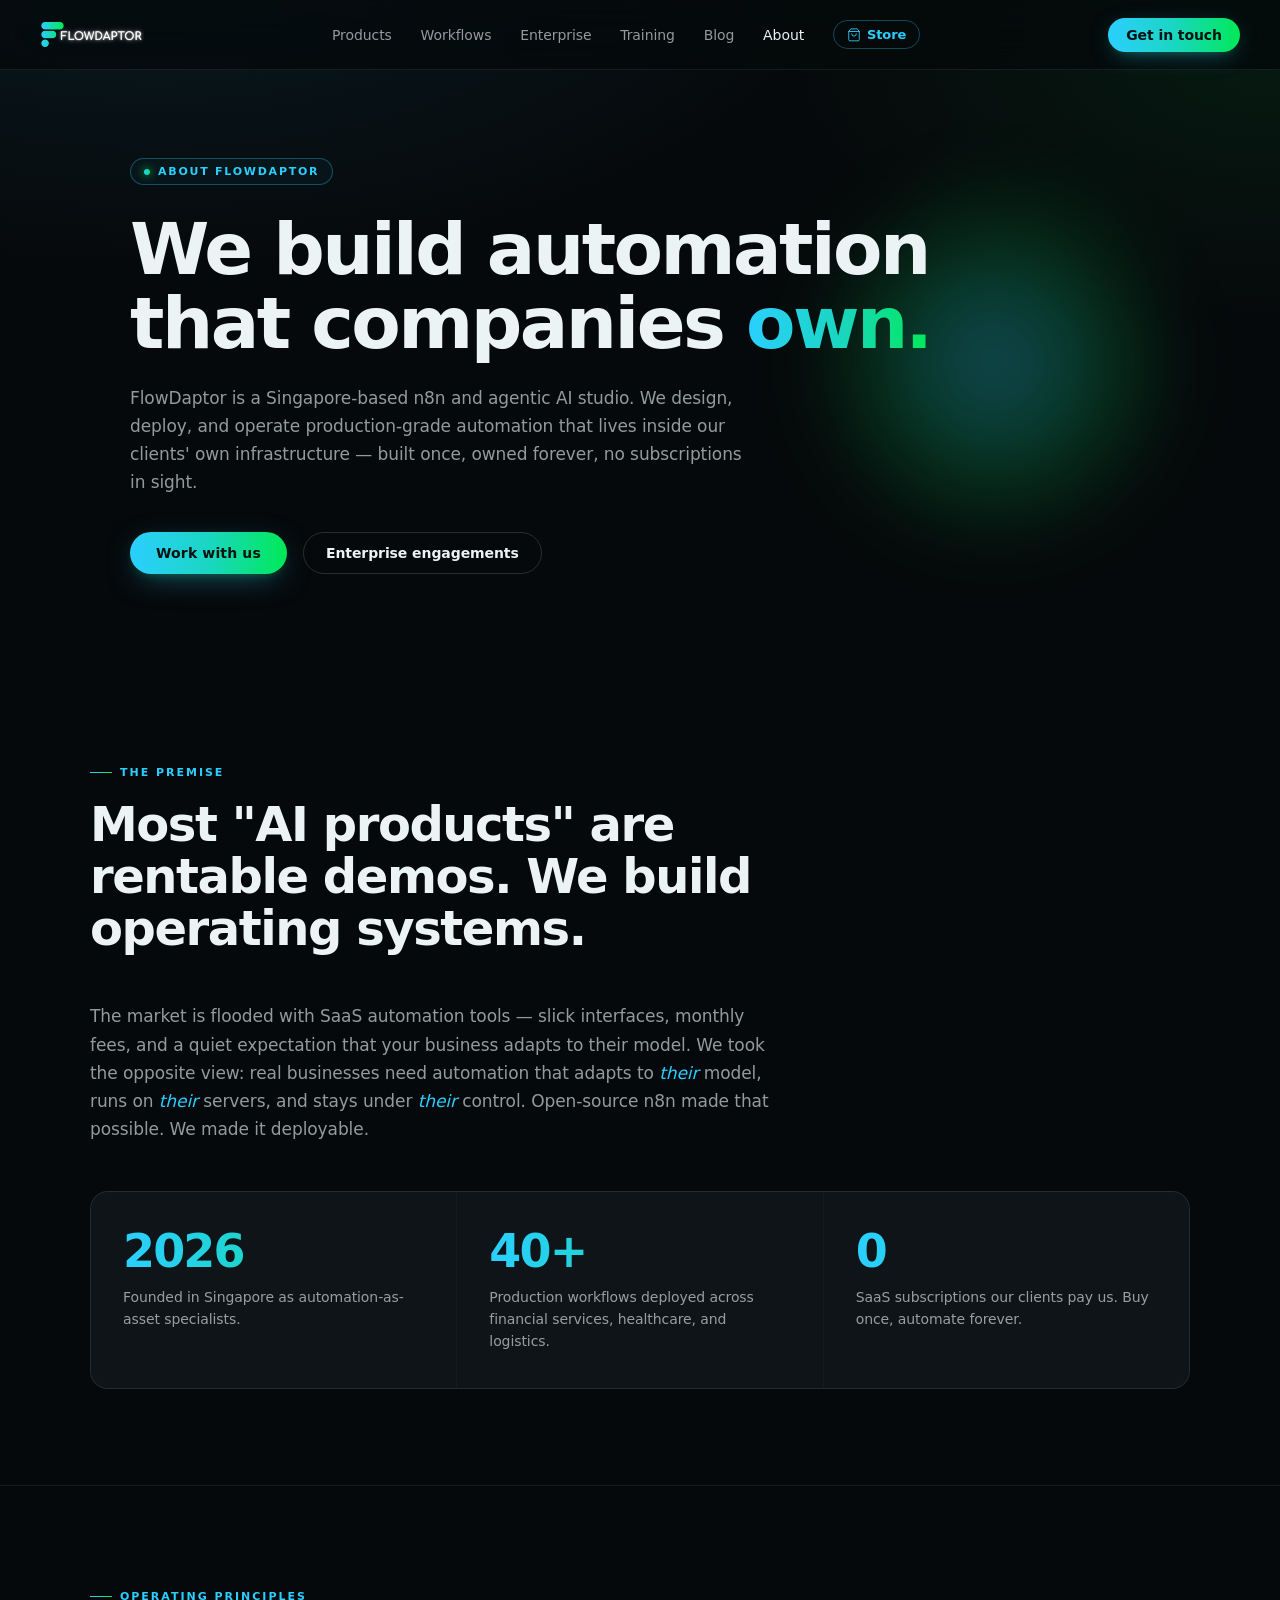
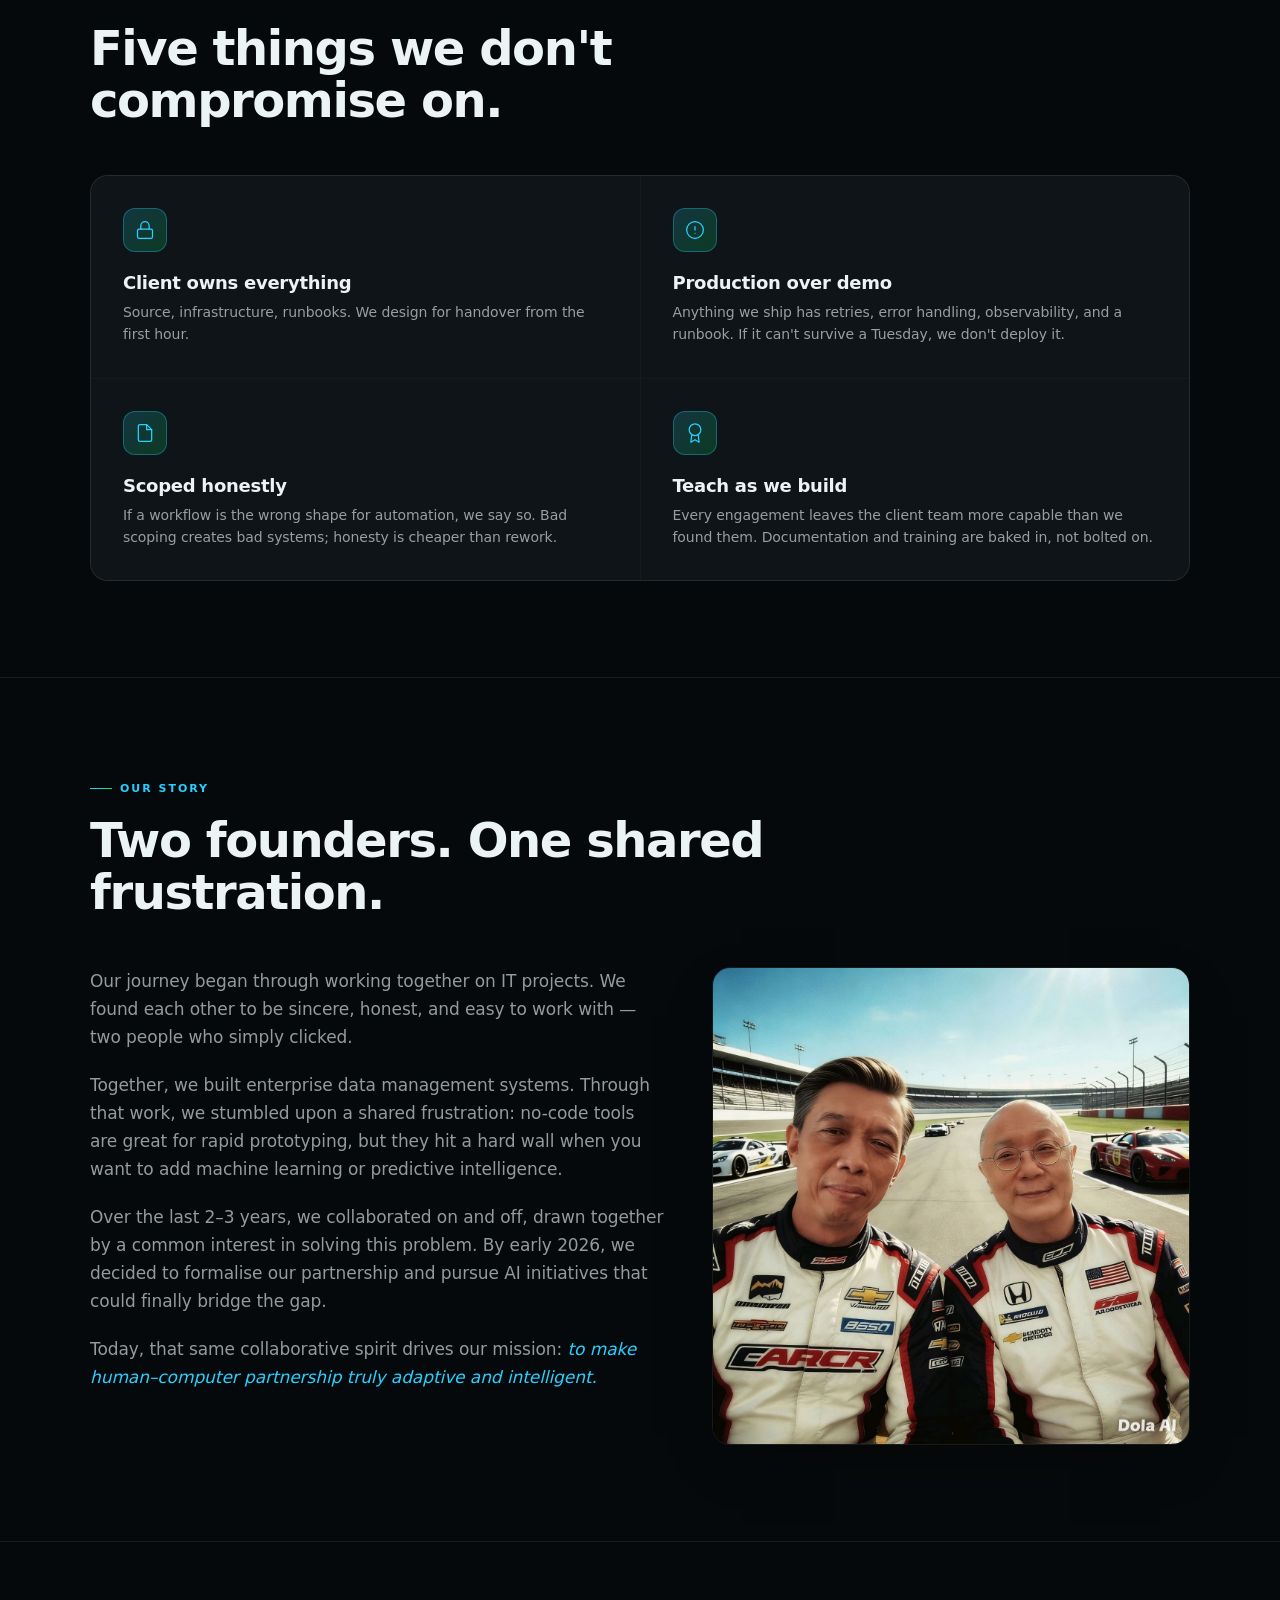
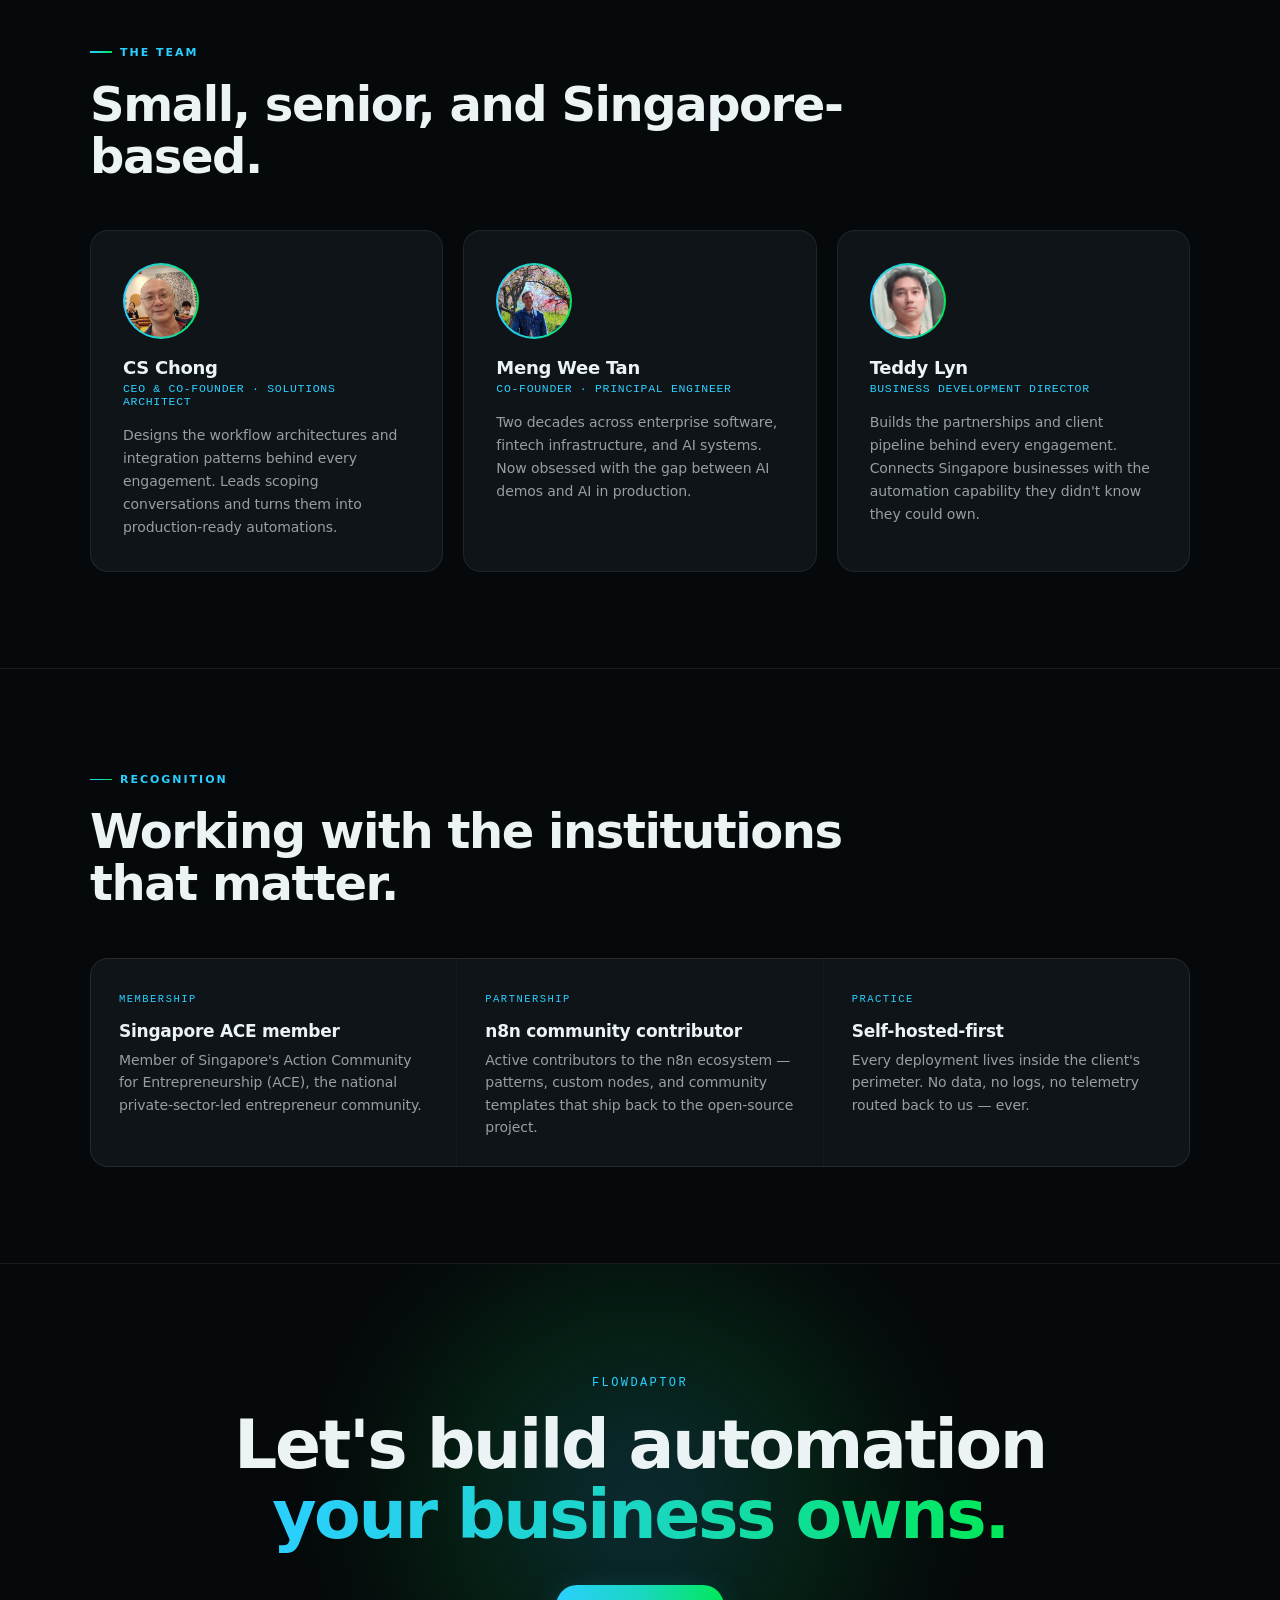
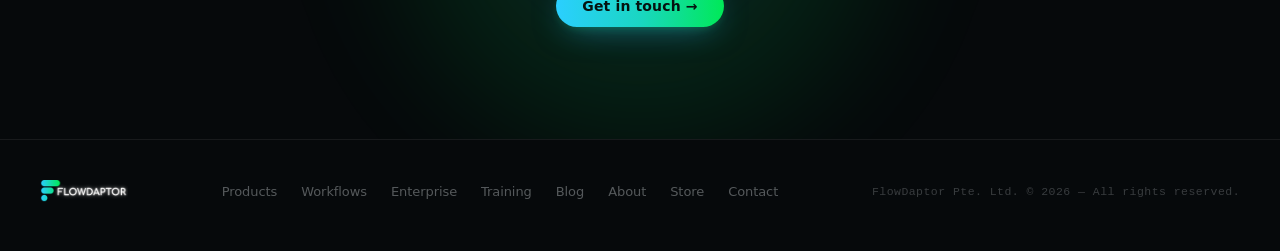
==== commit c3e6d26d: "2.0" ====
--- a/about/index.html
+++ b/about/index.html
@@ -19,11 +19,7 @@
       <li><a href="../blog/index.html">Blog</a></li>
       <li><a href="../about/index.html" class="active">About</a></li>
       <li>
-<<<<<<< HEAD
-        <a href="../store/index.html" class="store-link">
-=======
         <a href="../store/storeindex.html" class="store-link">
->>>>>>> 48cc3c4 (v1.8)
           <svg xmlns="http://www.w3.org/2000/svg" viewBox="0 0 24 24" fill="none" stroke="currentColor" stroke-width="1.5" stroke-linecap="round" stroke-linejoin="round" style="width:14px;height:14px;"><path d="M6 2 3 6v14a2 2 0 0 0 2 2h14a2 2 0 0 0 2-2V6l-3-4z"/><line x1="3" y1="6" x2="21" y2="6"/><path d="M16 10a4 4 0 0 1-8 0"/></svg>
           Store
         </a>
@@ -189,11 +185,7 @@
       <a href="../training/index.html">Training</a>
       <a href="../blog/index.html">Blog</a>
       <a href="../about/index.html">About</a>
-<<<<<<< HEAD
-      <a href="../store/index.html">Store</a>
-=======
       <a href="../store/storeindex.html">Store</a>
->>>>>>> 48cc3c4 (v1.8)
       <a href="../contact/index.html">Contact</a>
     </div>
     <div class="fd-footer-copy">FlowDaptor Pte. Ltd. © 2026 — All rights reserved.</div>
--- a/assets/site.css
+++ b/assets/site.css
@@ -1,21 +1,3 @@
-<<<<<<< HEAD
-*, *::before, *::after { box-sizing: border-box; margin: 0; padding: 0; }
-
-:root {
-  --acc: #d4f53c;
-  --acc-dim: rgba(212,245,60,0.12);
-  --acc-border: rgba(212,245,60,0.3);
-  --acc-text: #0a0a0a;
-  --bg: #0a0a0a;
-  --surface: #111111;
-  --border: rgba(255,255,255,0.08);
-  --border-nav: rgba(255,255,255,0.10);
-  --text-primary: #f0f0f0;
-  --text-secondary: rgba(240,240,240,0.55);
-  --text-muted: rgba(240,240,240,0.28);
-  --text-dim: rgba(240,240,240,0.3);
-  --font: Menlo, Monaco, Consolas, 'Liberation Mono', 'Courier New', monospace;
-=======
 /* ─────────────────────────────────────────────────────────────
    FLOWDAPTOR — full site stylesheet
    Brand: cyan #2BCFFF → green #00E957, rounded sans
@@ -60,30 +42,17 @@
   --font-head: 'Quicksand', 'Arial Rounded MT Bold', 'Nunito', system-ui, sans-serif;
   --font: 'Quicksand', 'Arial Rounded MT Bold', 'Nunito', system-ui, sans-serif;
   --font-mono: 'JetBrains Mono', Menlo, Monaco, Consolas, monospace;
->>>>>>> 48cc3c4 (v1.8)
 }
 
 html { scroll-behavior: smooth; }
 
 body {
   font-family: var(--font);
-<<<<<<< HEAD
-<<<<<<< HEAD
-=======
   font-weight: 500;
->>>>>>> f2e9849 (verion 1.1)
-=======
-  font-weight: 500;
->>>>>>> 48cc3c4 (v1.8)
   background: var(--bg);
   color: var(--text-primary);
   overflow-x: hidden;
   -webkit-font-smoothing: antialiased;
-<<<<<<< HEAD
-<<<<<<< HEAD
-=======
-=======
->>>>>>> 48cc3c4 (v1.8)
   -moz-osx-font-smoothing: grayscale;
   letter-spacing: -0.005em;
   background-image:
@@ -91,20 +60,10 @@
     radial-gradient(900px 500px at 100% 5%, rgba(0,233,87,0.08), transparent 55%),
     linear-gradient(180deg, #06090b 0%, #06090b 100%);
   background-attachment: fixed;
-<<<<<<< HEAD
->>>>>>> f2e9849 (verion 1.1)
-=======
->>>>>>> 48cc3c4 (v1.8)
 }
 
 a { text-decoration: none; color: inherit; }
 
-<<<<<<< HEAD
-<<<<<<< HEAD
-/* ── NAV ── */
-=======
-=======
->>>>>>> 48cc3c4 (v1.8)
 ::selection { background: rgba(43,207,255,0.25); color: #fff; }
 
 /* ── Utility ── */
@@ -121,55 +80,16 @@
 /* ─────────────────────────────────────────────────────────────
    NAV
    ───────────────────────────────────────────────────────────── */
-<<<<<<< HEAD
->>>>>>> f2e9849 (verion 1.1)
-=======
->>>>>>> 48cc3c4 (v1.8)
 .fd-nav {
   display: flex;
   align-items: center;
   justify-content: space-between;
-<<<<<<< HEAD
-<<<<<<< HEAD
-  padding: 1.25rem 3rem;
-=======
   gap: 1.5rem;
   padding: 1.1rem 2.5rem;
->>>>>>> f2e9849 (verion 1.1)
-=======
-  gap: 1.5rem;
-  padding: 1.1rem 2.5rem;
->>>>>>> 48cc3c4 (v1.8)
   border-bottom: 0.5px solid var(--border-nav);
   position: sticky;
   top: 0;
   z-index: 100;
-<<<<<<< HEAD
-<<<<<<< HEAD
-  background: rgba(10,10,10,0.95);
-  backdrop-filter: blur(12px);
-  -webkit-backdrop-filter: blur(12px);
-}
-.fd-logo {
-  font-size: 18px;
-  font-weight: 500;
-  color: var(--text-primary);
-  letter-spacing: -0.5px;
-  display: inline-flex;
-  align-items: center;
-}
-.fd-logo span { color: var(--acc); }
-.fd-logo img {
-  height: 24px;
-  width: auto;
-  display: block;
-}
-.fd-nav-links {
-  display: flex;
-  gap: 2rem;
-=======
-=======
->>>>>>> 48cc3c4 (v1.8)
   background: rgba(6,9,11,0.78);
   backdrop-filter: blur(18px) saturate(140%);
   -webkit-backdrop-filter: blur(18px) saturate(140%);
@@ -184,93 +104,18 @@
 .fd-nav-links {
   display: flex;
   gap: 1.8rem;
-<<<<<<< HEAD
->>>>>>> f2e9849 (verion 1.1)
-=======
->>>>>>> 48cc3c4 (v1.8)
   list-style: none;
   align-items: center;
 }
 .fd-nav-links a {
-<<<<<<< HEAD
-<<<<<<< HEAD
-  color: rgba(240,240,240,0.55);
-  font-size: 14px;
-=======
   color: rgba(236,243,245,0.62);
   font-size: 14px;
   font-weight: 500;
->>>>>>> f2e9849 (verion 1.1)
-=======
-  color: rgba(236,243,245,0.62);
-  font-size: 14px;
-  font-weight: 500;
->>>>>>> 48cc3c4 (v1.8)
   transition: color 0.2s;
 }
 .fd-nav-links a:hover,
 .fd-nav-links a.active { color: var(--text-primary); }
 .fd-nav-links .store-link {
-<<<<<<< HEAD
-<<<<<<< HEAD
-  color: var(--acc);
-  border: 0.5px solid var(--acc-border);
-  padding: 4px 12px;
-  border-radius: 100px;
-  font-size: 13px;
-  display: inline-flex;
-  align-items: center;
-  gap: 5px;
-  transition: background 0.2s;
-}
-.fd-nav-links .store-link:hover { background: var(--acc-dim); color: var(--acc); }
-.fd-nav-cta {
-  background: var(--acc);
-  color: var(--acc-text);
-  font-size: 13px;
-  font-weight: 500;
-  padding: 8px 20px;
-  border-radius: 6px;
-  white-space: nowrap;
-  transition: opacity 0.2s;
-}
-.fd-nav-cta:hover { opacity: 0.88; }
-
-/* ── HERO ── */
-.fd-hero {
-  padding: 6rem 3rem 0;
-  border-bottom: 0.5px solid var(--border);
-  max-width: 900px;
-  margin: 0 auto;
-}
-.fd-hero-top {
-  display: grid;
-  grid-template-columns: 1fr 1fr;
-  gap: 3rem;
-  align-items: center;
-  padding-bottom: 4rem;
-}
-.fd-hero-top.single { grid-template-columns: 1fr; max-width: 720px; padding-bottom: 5rem; }
-.fd-tag {
-  display: inline-block;
-  font-size: 11px;
-  font-weight: 500;
-  letter-spacing: 0.12em;
-  text-transform: uppercase;
-  color: var(--acc);
-  border: 0.5px solid var(--acc-border);
-  padding: 4px 12px;
-  border-radius: 100px;
-  margin-bottom: 2rem;
-}
-.fd-hero h1 {
-  font-size: clamp(32px, 5vw, 52px);
-  font-weight: 500;
-  line-height: 1.1;
-  letter-spacing: -2px;
-=======
-=======
->>>>>>> 48cc3c4 (v1.8)
   color: var(--brand-blue);
   border: 1px solid var(--acc-border);
   padding: 6px 13px;
@@ -360,28 +205,10 @@
   font-weight: 700;
   line-height: 1.02;
   letter-spacing: -0.035em;
-<<<<<<< HEAD
->>>>>>> f2e9849 (verion 1.1)
-=======
->>>>>>> 48cc3c4 (v1.8)
   color: var(--text-primary);
   margin-bottom: 1.5rem;
 }
 .fd-hero h1 em {
-<<<<<<< HEAD
-<<<<<<< HEAD
-  font-style: italic;
-  color: var(--acc);
-}
-.fd-hero p {
-  font-size: 16px;
-  color: var(--text-secondary);
-  line-height: 1.7;
-  margin-bottom: 2.5rem;
-}
-=======
-=======
->>>>>>> 48cc3c4 (v1.8)
   font-style: normal;
   background: var(--brand-grad);
   -webkit-background-clip: text;
@@ -398,32 +225,12 @@
   max-width: 620px;
 }
 .fd-hero p em { color: var(--brand-blue); font-style: italic; }
-<<<<<<< HEAD
->>>>>>> f2e9849 (verion 1.1)
-=======
->>>>>>> 48cc3c4 (v1.8)
 .fd-hero-btns {
   display: flex;
   gap: 1rem;
   align-items: center;
   flex-wrap: wrap;
 }
-<<<<<<< HEAD
-<<<<<<< HEAD
-.fd-btn-primary {
-  background: var(--acc);
-  color: var(--acc-text);
-  font-size: 14px;
-  font-weight: 500;
-  padding: 11px 24px;
-  border-radius: 7px;
-  transition: opacity 0.2s;
-  display: inline-block;
-}
-.fd-btn-primary:hover { opacity: 0.88; }
-=======
-=======
->>>>>>> 48cc3c4 (v1.8)
 
 /* ── Buttons ── */
 .fd-btn-primary {
@@ -446,92 +253,10 @@
 }
 .fd-btn-primary:hover { filter: brightness(1.05); transform: translateY(-1px); }
 
-<<<<<<< HEAD
->>>>>>> f2e9849 (verion 1.1)
-=======
->>>>>>> 48cc3c4 (v1.8)
 .fd-btn-secondary {
   background: transparent;
   color: var(--text-primary);
   font-size: 14px;
-<<<<<<< HEAD
-<<<<<<< HEAD
-  font-weight: 500;
-  padding: 11px 22px;
-  border-radius: 7px;
-  border: 0.5px solid rgba(255,255,255,0.18);
-  transition: border-color 0.2s, background 0.2s;
-  display: inline-block;
-}
-.fd-btn-secondary:hover { border-color: rgba(255,255,255,0.4); background: rgba(255,255,255,0.02); }
-.fd-btn-ghost {
-  color: rgba(240,240,240,0.6);
-  font-size: 14px;
-  display: inline-flex;
-  align-items: center;
-  gap: 6px;
-  transition: color 0.2s;
-}
-.fd-btn-ghost:hover { color: var(--text-primary); }
-.fd-btn-ghost svg { width: 16px; height: 16px; stroke: currentColor; }
-
-/* ── IMAGE PLACEHOLDERS ── */
-.fd-img-placeholder {
-  border-radius: 12px;
-  border: 0.5px solid rgba(255,255,255,0.1);
-  background: #141414;
-  display: flex;
-  flex-direction: column;
-  align-items: center;
-  justify-content: center;
-  gap: 10px;
-  color: rgba(255,255,255,0.2);
-  font-size: 13px;
-  text-align: center;
-  position: relative;
-  overflow: hidden;
-}
-.fd-img-placeholder::before {
-  content: '';
-  position: absolute;
-  inset: 0;
-  background: repeating-linear-gradient(
-    45deg,
-    transparent, transparent 20px,
-    rgba(255,255,255,0.02) 20px, rgba(255,255,255,0.02) 21px
-  );
-}
-.fd-img-placeholder svg {
-  width: 28px; height: 28px;
-  stroke: rgba(255,255,255,0.15);
-  position: relative;
-}
-.fd-img-placeholder .img-label {
-  font-size: 11px;
-  color: rgba(255,255,255,0.2);
-  letter-spacing: 0.06em;
-  text-transform: uppercase;
-  position: relative;
-}
-.fd-img-placeholder .img-dim {
-  font-size: 10px;
-  color: rgba(255,255,255,0.12);
-  margin-top: 2px;
-  position: relative;
-}
-.fd-hero-img { height: 380px; }
-.fd-hero-wide-img {
-  height: 260px;
-  width: 100%;
-  border-radius: 12px 12px 0 0;
-}
-
-/* ── SECTIONS ── */
-.fd-section {
-  padding: 5rem 3rem;
-=======
-=======
->>>>>>> 48cc3c4 (v1.8)
   font-weight: 600;
   padding: 12px 22px;
   border-radius: 999px;
@@ -608,86 +333,10 @@
    ───────────────────────────────────────────────────────────── */
 .fd-section {
   padding: 6rem 2.5rem;
-<<<<<<< HEAD
->>>>>>> f2e9849 (verion 1.1)
-=======
->>>>>>> 48cc3c4 (v1.8)
   border-bottom: 0.5px solid var(--border);
 }
 .fd-section.no-border { border-bottom: none; }
 .fd-section-inner {
-<<<<<<< HEAD
-<<<<<<< HEAD
-  max-width: 900px;
-  margin: 0 auto;
-}
-.fd-section-label {
-  font-size: 11px;
-  letter-spacing: 0.12em;
-  text-transform: uppercase;
-  color: var(--text-dim);
-  margin-bottom: 1rem;
-}
-.fd-section-heading {
-  font-size: clamp(26px, 4vw, 38px);
-  font-weight: 500;
-  line-height: 1.15;
-  letter-spacing: -1px;
-  color: var(--text-primary);
-  margin-bottom: 3rem;
-  max-width: 600px;
-}
-.fd-section-lead {
-  font-size: 16px;
-  color: var(--text-secondary);
-  line-height: 1.7;
-  max-width: 640px;
-  margin-bottom: 3rem;
-}
-
-/* ── PROBLEMS ── */
-.fd-problems { display: flex; flex-direction: column; }
-.fd-problem {
-  display: grid;
-  grid-template-columns: 160px 1fr;
-  gap: 2rem;
-  padding: 2rem 0;
-  border-top: 0.5px solid var(--border);
-  align-items: start;
-}
-.fd-problem-label {
-  font-size: 12px;
-  color: var(--text-muted);
-  letter-spacing: 0.06em;
-  padding-top: 3px;
-}
-.fd-problem-content h3 {
-  font-size: 17px;
-  font-weight: 500;
-  color: var(--text-primary);
-  margin-bottom: 0.6rem;
-}
-.fd-problem-content p {
-  font-size: 14px;
-  color: rgba(240,240,240,0.5);
-  line-height: 1.7;
-}
-.fd-problem-content strong {
-  color: rgba(240,240,240,0.8);
-  font-weight: 500;
-}
-
-/* ── PLATFORM GRID ── */
-.fd-platform-grid {
-  display: grid;
-  grid-template-columns: 1fr 1fr;
-  gap: 1px;
-  background: var(--border);
-  border: 0.5px solid var(--border);
-  border-radius: 12px;
-=======
-=======
->>>>>>> 48cc3c4 (v1.8)
   max-width: 1100px;
   margin: 0 auto;
 }
@@ -802,73 +451,19 @@
   background: var(--border);
   border: 1px solid var(--border);
   border-radius: 18px;
-<<<<<<< HEAD
->>>>>>> f2e9849 (verion 1.1)
-=======
->>>>>>> 48cc3c4 (v1.8)
   overflow: hidden;
   margin-top: 2.5rem;
 }
 .fd-platform-cell {
   background: var(--surface);
   padding: 2rem;
-<<<<<<< HEAD
-<<<<<<< HEAD
-}
-=======
   transition: background 0.2s;
 }
 .fd-platform-cell:hover { background: var(--surface-2); }
->>>>>>> f2e9849 (verion 1.1)
-=======
-  transition: background 0.2s;
-}
-.fd-platform-cell:hover { background: var(--surface-2); }
->>>>>>> 48cc3c4 (v1.8)
 .fd-platform-cell.wide {
   grid-column: 1 / -1;
   padding: 0;
   overflow: hidden;
-<<<<<<< HEAD
-<<<<<<< HEAD
-}
-.fd-platform-cell.wide .fd-img-placeholder {
-  border-radius: 0;
-  border: none;
-  height: 220px;
-}
-.fd-platform-cell-icon {
-  width: 36px;
-  height: 36px;
-  border-radius: 8px;
-  background: var(--acc-dim);
-  border: 0.5px solid var(--acc-border);
-  display: flex;
-  align-items: center;
-  justify-content: center;
-  margin-bottom: 1rem;
-}
-.fd-platform-cell-icon svg {
-  width: 18px;
-  height: 18px;
-  stroke: var(--acc);
-}
-.fd-platform-cell h3 {
-  font-size: 15px;
-  font-weight: 500;
-  color: var(--text-primary);
-  margin-bottom: 0.5rem;
-}
-.fd-platform-cell p {
-  font-size: 13px;
-  color: rgba(240,240,240,0.45);
-  line-height: 1.6;
-}
-
-/* ── USE CASES ── */
-=======
-=======
->>>>>>> 48cc3c4 (v1.8)
   background: var(--surface);
 }
 .fd-platform-cell.wide img {
@@ -907,73 +502,11 @@
 /* ─────────────────────────────────────────────────────────────
    USE CASES
    ───────────────────────────────────────────────────────────── */
-<<<<<<< HEAD
->>>>>>> f2e9849 (verion 1.1)
-=======
->>>>>>> 48cc3c4 (v1.8)
 .fd-usecases {
   display: grid;
   grid-template-columns: repeat(3, 1fr);
   gap: 1px;
   background: var(--border);
-<<<<<<< HEAD
-<<<<<<< HEAD
-  border: 0.5px solid var(--border);
-  border-radius: 12px;
-  overflow: hidden;
-  margin-top: 2.5rem;
-}
-.fd-usecase { background: var(--surface); padding: 1.75rem; }
-.fd-usecase-tag {
-  font-size: 11px;
-  text-transform: uppercase;
-  letter-spacing: 0.1em;
-  color: var(--text-dim);
-  margin-bottom: 0.75rem;
-}
-.fd-usecase h3 {
-  font-size: 15px;
-  font-weight: 500;
-  color: var(--text-primary);
-  margin-bottom: 0.5rem;
-}
-.fd-usecase p {
-  font-size: 13px;
-  color: rgba(240,240,240,0.45);
-  line-height: 1.6;
-}
-
-/* ── STEPS ── */
-.fd-steps { display: flex; flex-direction: column; margin-top: 2.5rem; }
-.fd-step {
-  display: grid;
-  grid-template-columns: 80px 1fr;
-  gap: 2rem;
-  padding: 2rem 0;
-  border-top: 0.5px solid var(--border);
-}
-.fd-step-num {
-  font-size: 13px;
-  color: rgba(240,240,240,0.25);
-  font-weight: 500;
-  padding-top: 3px;
-}
-.fd-step-body h3 {
-  font-size: 17px;
-  font-weight: 500;
-  color: var(--text-primary);
-  margin-bottom: 0.5rem;
-}
-.fd-step-body p {
-  font-size: 14px;
-  color: rgba(240,240,240,0.5);
-  line-height: 1.7;
-}
-
-/* ── WORKFLOW CATALOG ── */
-=======
-=======
->>>>>>> 48cc3c4 (v1.8)
   border: 1px solid var(--border);
   border-radius: 18px;
   overflow: hidden;
@@ -1086,10 +619,6 @@
 /* ─────────────────────────────────────────────────────────────
    CATALOG (workflow library cards)
    ───────────────────────────────────────────────────────────── */
-<<<<<<< HEAD
->>>>>>> f2e9849 (verion 1.1)
-=======
->>>>>>> 48cc3c4 (v1.8)
 .fd-catalog {
   display: grid;
   grid-template-columns: repeat(2, 1fr);
@@ -1098,17 +627,6 @@
 }
 .fd-catalog-card {
   background: var(--surface);
-<<<<<<< HEAD
-<<<<<<< HEAD
-  border: 0.5px solid var(--border);
-  border-radius: 12px;
-  padding: 1.75rem;
-  transition: border-color 0.2s, background 0.2s;
-}
-.fd-catalog-card:hover { border-color: rgba(212,245,60,0.25); background: #141414; }
-=======
-=======
->>>>>>> 48cc3c4 (v1.8)
   border: 1px solid var(--border);
   border-radius: 18px;
   padding: 2rem;
@@ -1127,10 +645,6 @@
   transition: opacity 0.3s;
 }
 .fd-catalog-card:hover { border-color: var(--acc-border); transform: translateY(-3px); }
-<<<<<<< HEAD
->>>>>>> f2e9849 (verion 1.1)
-=======
->>>>>>> 48cc3c4 (v1.8)
 .fd-catalog-card-top {
   display: flex;
   justify-content: space-between;
@@ -1138,21 +652,6 @@
   margin-bottom: 1.25rem;
 }
 .fd-catalog-tag {
-<<<<<<< HEAD
-<<<<<<< HEAD
-  font-size: 10px;
-  text-transform: uppercase;
-  letter-spacing: 0.12em;
-  color: var(--acc);
-  background: var(--acc-dim);
-  border: 0.5px solid var(--acc-border);
-  padding: 3px 9px;
-  border-radius: 100px;
-}
-.fd-catalog-price {
-=======
-=======
->>>>>>> 48cc3c4 (v1.8)
   font-family: var(--font-mono);
   font-size: 10.5px;
   text-transform: uppercase;
@@ -1166,35 +665,11 @@
 }
 .fd-catalog-price {
   font-family: var(--font-mono);
-<<<<<<< HEAD
->>>>>>> f2e9849 (verion 1.1)
-=======
->>>>>>> 48cc3c4 (v1.8)
   font-size: 12px;
   color: var(--text-muted);
   letter-spacing: 0.04em;
 }
 .fd-catalog-card h3 {
-<<<<<<< HEAD
-<<<<<<< HEAD
-  font-size: 18px;
-  font-weight: 500;
-  color: var(--text-primary);
-  margin-bottom: 0.6rem;
-  letter-spacing: -0.3px;
-}
-.fd-catalog-card p {
-  font-size: 13px;
-  color: rgba(240,240,240,0.5);
-  line-height: 1.65;
-  margin-bottom: 1.25rem;
-}
-.fd-catalog-meta {
-  display: flex;
-  gap: 1.25rem;
-=======
-=======
->>>>>>> 48cc3c4 (v1.8)
   font-family: var(--font-head);
   font-size: 21px;
   font-weight: 700;
@@ -1213,49 +688,11 @@
   gap: 1rem;
   flex-wrap: wrap;
   font-family: var(--font-mono);
-<<<<<<< HEAD
->>>>>>> f2e9849 (verion 1.1)
-=======
->>>>>>> 48cc3c4 (v1.8)
   font-size: 11px;
   color: var(--text-muted);
   text-transform: uppercase;
   letter-spacing: 0.08em;
 }
-<<<<<<< HEAD
-<<<<<<< HEAD
-.fd-catalog-meta span::before { content: '— '; }
-
-/* ── ENTERPRISE / STATS ── */
-.fd-stats {
-  display: grid;
-  grid-template-columns: repeat(3, 1fr);
-  gap: 1px;
-  background: var(--border);
-  border: 0.5px solid var(--border);
-  border-radius: 12px;
-  overflow: hidden;
-  margin-top: 2.5rem;
-}
-.fd-stat { background: var(--surface); padding: 2rem; }
-.fd-stat-value {
-  font-size: 38px;
-  font-weight: 500;
-  letter-spacing: -1.5px;
-  color: var(--acc);
-  line-height: 1;
-  margin-bottom: 0.75rem;
-}
-.fd-stat-label {
-  font-size: 13px;
-  color: rgba(240,240,240,0.55);
-  line-height: 1.5;
-}
-
-/* ── PRICING / TRAINING CARDS ── */
-=======
-=======
->>>>>>> 48cc3c4 (v1.8)
 .fd-catalog-meta span {
   display: inline-flex;
   align-items: center;
@@ -1272,10 +709,6 @@
 /* ─────────────────────────────────────────────────────────────
    TIERS (pricing)
    ───────────────────────────────────────────────────────────── */
-<<<<<<< HEAD
->>>>>>> f2e9849 (verion 1.1)
-=======
->>>>>>> 48cc3c4 (v1.8)
 .fd-tier-grid {
   display: grid;
   grid-template-columns: repeat(2, 1fr);
@@ -1287,34 +720,6 @@
   display: inline-block;
   font-size: 11px;
   text-transform: uppercase;
-<<<<<<< HEAD
-<<<<<<< HEAD
-  letter-spacing: 0.1em;
-  color: var(--acc);
-  background: var(--acc-dim);
-  border: 0.5px solid var(--acc-border);
-  padding: 4px 10px;
-  border-radius: 100px;
-  margin-bottom: 0.75rem;
-}
-.fd-tier-annual {
-  font-size: 12px;
-  color: var(--text-muted);
-  margin-bottom: 1rem;
-  letter-spacing: 0.04em;
-}
-.fd-tier {
-  background: var(--surface);
-  border: 0.5px solid var(--border);
-  border-radius: 12px;
-  padding: 2rem;
-  display: flex;
-  flex-direction: column;
-}
-.fd-tier.featured { border-color: var(--acc-border); background: linear-gradient(180deg, rgba(212,245,60,0.04), #111111 40%); }
-=======
-=======
->>>>>>> 48cc3c4 (v1.8)
   letter-spacing: 0.12em;
   color: var(--brand-blue);
   background: var(--acc-dim);
@@ -1358,10 +763,6 @@
   z-index: 0;
 }
 .fd-tier > * { position: relative; z-index: 1; }
-<<<<<<< HEAD
->>>>>>> f2e9849 (verion 1.1)
-=======
->>>>>>> 48cc3c4 (v1.8)
 .fd-tier-head {
   display: flex;
   justify-content: space-between;
@@ -1369,41 +770,6 @@
   margin-bottom: 1rem;
 }
 .fd-tier-head h3 {
-<<<<<<< HEAD
-<<<<<<< HEAD
-  font-size: 18px;
-  font-weight: 500;
-  color: var(--text-primary);
-}
-.fd-tier-badge {
-  font-size: 10px;
-  text-transform: uppercase;
-  letter-spacing: 0.12em;
-  color: var(--acc);
-  background: var(--acc-dim);
-  border: 0.5px solid var(--acc-border);
-  padding: 3px 9px;
-  border-radius: 100px;
-}
-.fd-tier-price {
-  font-size: 28px;
-  font-weight: 500;
-  letter-spacing: -1px;
-  color: var(--text-primary);
-  margin-bottom: 0.25rem;
-}
-.fd-tier-price span {
-  font-size: 13px;
-  color: var(--text-muted);
-  font-weight: 400;
-  letter-spacing: 0;
-}
-.fd-tier-desc {
-  font-size: 13px;
-  color: rgba(240,240,240,0.5);
-=======
-=======
->>>>>>> 48cc3c4 (v1.8)
   font-family: var(--font-head);
   font-size: 20px;
   font-weight: 700;
@@ -1445,10 +811,6 @@
 .fd-tier-desc {
   font-size: 14px;
   color: var(--text-secondary);
-<<<<<<< HEAD
->>>>>>> f2e9849 (verion 1.1)
-=======
->>>>>>> 48cc3c4 (v1.8)
   line-height: 1.65;
   margin-bottom: 1.5rem;
 }
@@ -1458,26 +820,6 @@
   flex: 1;
 }
 .fd-tier li {
-<<<<<<< HEAD
-<<<<<<< HEAD
-  font-size: 13px;
-  color: rgba(240,240,240,0.65);
-  line-height: 1.65;
-  padding: 6px 0 6px 22px;
-  position: relative;
-}
-.fd-tier li::before {
-  content: '';
-  position: absolute;
-  left: 0;
-  top: 13px;
-  width: 11px;
-  height: 6px;
-  border-left: 1.5px solid var(--acc);
-  border-bottom: 1.5px solid var(--acc);
-=======
-=======
->>>>>>> 48cc3c4 (v1.8)
   font-size: 14px;
   color: var(--text-primary);
   line-height: 1.6;
@@ -1504,96 +846,41 @@
   height: 3px;
   border-left: 1.5px solid var(--brand-blue);
   border-bottom: 1.5px solid var(--brand-green);
-<<<<<<< HEAD
->>>>>>> f2e9849 (verion 1.1)
-=======
->>>>>>> 48cc3c4 (v1.8)
   transform: rotate(-45deg);
 }
 .fd-tier .fd-btn-primary,
 .fd-tier .fd-btn-secondary { text-align: center; }
 
-<<<<<<< HEAD
-<<<<<<< HEAD
-/* ── CONTACT FORM ── */
-.fd-contact-grid {
-  display: grid;
-  grid-template-columns: 1.1fr 1fr;
-=======
-=======
->>>>>>> 48cc3c4 (v1.8)
 /* ─────────────────────────────────────────────────────────────
    CONTACT FORM
    ───────────────────────────────────────────────────────────── */
 .fd-contact-grid {
   display: grid;
   grid-template-columns: 1.3fr 1fr;
-<<<<<<< HEAD
->>>>>>> f2e9849 (verion 1.1)
-=======
->>>>>>> 48cc3c4 (v1.8)
   gap: 3rem;
   margin-top: 2.5rem;
   align-items: start;
 }
 .fd-form {
   background: var(--surface);
-<<<<<<< HEAD
-<<<<<<< HEAD
-  border: 0.5px solid var(--border);
-  border-radius: 12px;
-  padding: 2rem;
-=======
   border: 1px solid var(--border);
   border-radius: 20px;
   padding: 2.25rem;
->>>>>>> f2e9849 (verion 1.1)
-=======
-  border: 1px solid var(--border);
-  border-radius: 20px;
-  padding: 2.25rem;
->>>>>>> 48cc3c4 (v1.8)
 }
 .fd-field { margin-bottom: 1.25rem; }
 .fd-field label {
   display: block;
   font-size: 11px;
   text-transform: uppercase;
-<<<<<<< HEAD
-<<<<<<< HEAD
-  letter-spacing: 0.1em;
-  color: var(--text-muted);
-  margin-bottom: 0.5rem;
-=======
-=======
->>>>>>> 48cc3c4 (v1.8)
   letter-spacing: 0.14em;
   color: var(--text-muted);
   margin-bottom: 0.5rem;
   font-weight: 700;
-<<<<<<< HEAD
->>>>>>> f2e9849 (verion 1.1)
-=======
->>>>>>> 48cc3c4 (v1.8)
 }
 .fd-field input,
 .fd-field select,
 .fd-field textarea {
   width: 100%;
-<<<<<<< HEAD
-<<<<<<< HEAD
-  background: #0a0a0a;
-  border: 0.5px solid rgba(255,255,255,0.1);
-  border-radius: 7px;
-  padding: 11px 14px;
-  font-size: 14px;
-  font-family: var(--font);
-  color: var(--text-primary);
-  transition: border-color 0.2s;
-}
-=======
-=======
->>>>>>> 48cc3c4 (v1.8)
   background: var(--bg);
   border: 1px solid var(--border-strong);
   border-radius: 10px;
@@ -1606,91 +893,10 @@
 }
 .fd-field input::placeholder,
 .fd-field textarea::placeholder { color: var(--text-dim); }
-<<<<<<< HEAD
->>>>>>> f2e9849 (verion 1.1)
-=======
->>>>>>> 48cc3c4 (v1.8)
 .fd-field input:focus,
 .fd-field select:focus,
 .fd-field textarea:focus {
   outline: none;
-<<<<<<< HEAD
-<<<<<<< HEAD
-  border-color: var(--acc-border);
-}
-.fd-field textarea { min-height: 130px; resize: vertical; }
-.fd-form button {
-  background: var(--acc);
-  color: var(--acc-text);
-  font-size: 14px;
-  font-weight: 500;
-  padding: 12px 24px;
-  border-radius: 7px;
-  border: none;
-  font-family: var(--font);
-  cursor: pointer;
-  transition: opacity 0.2s;
-}
-.fd-form button:hover { opacity: 0.88; }
-.fd-form-note {
-  font-size: 12px;
-  color: var(--text-muted);
-  margin-top: 1rem;
-  line-height: 1.5;
-}
-
-.fd-contact-side h3 {
-  font-size: 16px;
-  font-weight: 500;
-  color: var(--text-primary);
-  margin-bottom: 0.5rem;
-}
-.fd-contact-side p,
-.fd-contact-side a {
-  font-size: 14px;
-  color: rgba(240,240,240,0.55);
-  line-height: 1.7;
-}
-.fd-contact-side a:hover { color: var(--text-primary); }
-.fd-contact-block { padding: 1.25rem 0; border-top: 0.5px solid var(--border); }
-.fd-contact-block:first-of-type { border-top: none; padding-top: 0; }
-
-/* ── CTA ── */
-.fd-cta { padding: 7rem 3rem; }
-.fd-cta-inner { max-width: 900px; margin: 0 auto; }
-.fd-cta-sub {
-  font-size: 12px;
-  text-transform: uppercase;
-  letter-spacing: 0.12em;
-  color: var(--text-dim);
-  margin-bottom: 1rem;
-}
-.fd-cta h2 {
-  font-size: clamp(28px, 5vw, 50px);
-  font-weight: 500;
-  letter-spacing: -1.5px;
-  color: var(--text-primary);
-  line-height: 1.1;
-  margin-bottom: 2rem;
-}
-.fd-cta h2 em {
-  font-style: italic;
-  color: var(--acc);
-}
-
-/* ── FAQ ── */
-.fd-faq { margin-top: 2.5rem; }
-.fd-faq details {
-  border-top: 0.5px solid var(--border);
-  padding: 1.5rem 0;
-}
-.fd-faq details:last-child { border-bottom: 0.5px solid var(--border); }
-.fd-faq summary {
-  font-size: 16px;
-  font-weight: 500;
-=======
-=======
->>>>>>> 48cc3c4 (v1.8)
   border-color: var(--brand-blue);
   background: var(--surface-2);
 }
@@ -1832,10 +1038,6 @@
   font-family: var(--font-head);
   font-size: 16.5px;
   font-weight: 700;
-<<<<<<< HEAD
->>>>>>> f2e9849 (verion 1.1)
-=======
->>>>>>> 48cc3c4 (v1.8)
   color: var(--text-primary);
   cursor: pointer;
   list-style: none;
@@ -1843,38 +1045,12 @@
   justify-content: space-between;
   align-items: center;
   gap: 1rem;
-<<<<<<< HEAD
-<<<<<<< HEAD
-=======
   letter-spacing: -0.01em;
->>>>>>> f2e9849 (verion 1.1)
-=======
-  letter-spacing: -0.01em;
->>>>>>> 48cc3c4 (v1.8)
 }
 .fd-faq summary::-webkit-details-marker { display: none; }
 .fd-faq summary::after {
   content: '+';
   font-size: 22px;
-<<<<<<< HEAD
-<<<<<<< HEAD
-  color: var(--acc);
-  font-weight: 400;
-  transition: transform 0.2s;
-}
-.fd-faq details[open] summary::after { transform: rotate(45deg); }
-.fd-faq details p {
-  font-size: 14px;
-  color: rgba(240,240,240,0.55);
-  line-height: 1.7;
-  margin-top: 1rem;
-  max-width: 700px;
-}
-
-/* ── TEAM ── */
-=======
-=======
->>>>>>> 48cc3c4 (v1.8)
   font-weight: 700;
   background: var(--brand-grad);
   -webkit-background-clip: text;
@@ -1897,10 +1073,6 @@
 /* ─────────────────────────────────────────────────────────────
    TEAM (about page)
    ───────────────────────────────────────────────────────────── */
-<<<<<<< HEAD
->>>>>>> f2e9849 (verion 1.1)
-=======
->>>>>>> 48cc3c4 (v1.8)
 .fd-team {
   display: grid;
   grid-template-columns: repeat(3, 1fr);
@@ -1909,29 +1081,6 @@
 }
 .fd-team-card {
   background: var(--surface);
-<<<<<<< HEAD
-<<<<<<< HEAD
-  border: 0.5px solid var(--border);
-  border-radius: 12px;
-  padding: 1.75rem;
-}
-.fd-team-avatar {
-  width: 64px;
-  height: 64px;
-  border-radius: 50%;
-  background: var(--acc-dim);
-  border: 0.5px solid var(--acc-border);
-  display: flex;
-  align-items: center;
-  justify-content: center;
-  font-size: 18px;
-  font-weight: 500;
-  color: var(--acc);
-  margin-bottom: 1rem;
-  letter-spacing: -0.5px;
-=======
-=======
->>>>>>> 48cc3c4 (v1.8)
   border: 1px solid var(--border);
   border-radius: 18px;
   padding: 2rem;
@@ -1945,216 +1094,12 @@
   background: var(--brand-grad);
   padding: 2px;
   margin-bottom: 1.1rem;
-<<<<<<< HEAD
->>>>>>> f2e9849 (verion 1.1)
-=======
->>>>>>> 48cc3c4 (v1.8)
   overflow: hidden;
 }
 .fd-team-avatar img {
   width: 100%;
   height: 100%;
   object-fit: cover;
-<<<<<<< HEAD
-<<<<<<< HEAD
-  display: block;
-}
-.fd-team-card h3 {
-  font-size: 16px;
-  font-weight: 500;
-  color: var(--text-primary);
-  margin-bottom: 0.25rem;
-}
-.fd-team-role {
-  font-size: 12px;
-  color: var(--acc);
-  letter-spacing: 0.04em;
-  margin-bottom: 0.75rem;
-}
-.fd-team-card p {
-  font-size: 13px;
-  color: rgba(240,240,240,0.5);
-  line-height: 1.65;
-}
-
-/* ── FOOTER ── */
-.fd-footer {
-  border-top: 0.5px solid var(--border);
-  padding: 2.5rem 3rem;
-  display: flex;
-  align-items: center;
-  justify-content: space-between;
-  flex-wrap: wrap;
-  gap: 1rem;
-}
-.fd-footer-logo {
-  font-size: 15px;
-  font-weight: 500;
-  color: var(--text-primary);
-  display: inline-flex;
-  align-items: center;
-}
-.fd-footer-logo span { color: var(--acc); }
-.fd-footer-logo img {
-  height: 20px;
-  width: auto;
-  display: block;
-}
-.fd-footer-links { display: flex; gap: 1.5rem; flex-wrap: wrap; }
-.fd-footer-links a {
-  font-size: 13px;
-  color: rgba(240,240,240,0.4);
-  transition: color 0.2s;
-}
-.fd-footer-links a:hover { color: rgba(240,240,240,0.7); }
-.fd-footer-copy {
-  font-size: 12px;
-  color: rgba(240,240,240,0.25);
-  width: 100%;
-}
-
-/* ── BLOG ── */
-.fd-blog-list {
-  display: flex;
-  flex-direction: column;
-  margin-top: 2.5rem;
-}
-.fd-blog-card {
-  display: grid;
-  grid-template-columns: 140px 1fr;
-  gap: 2rem;
-  padding: 2rem 0;
-  border-top: 0.5px solid var(--border);
-  align-items: start;
-  transition: background 0.2s;
-}
-.fd-blog-card:hover { background: rgba(255,255,255,0.015); }
-.fd-blog-date {
-  font-size: 12px;
-  color: var(--text-muted);
-  letter-spacing: 0.06em;
-  text-transform: uppercase;
-  padding-top: 4px;
-}
-.fd-blog-card h3 {
-  font-size: 20px;
-  font-weight: 500;
-  color: var(--text-primary);
-  margin-bottom: 0.6rem;
-  letter-spacing: -0.3px;
-}
-.fd-blog-card p {
-  font-size: 14px;
-  color: rgba(240,240,240,0.55);
-  line-height: 1.7;
-  margin-bottom: 0.75rem;
-}
-.fd-blog-card .fd-blog-meta {
-  font-size: 11px;
-  color: var(--text-dim);
-  text-transform: uppercase;
-  letter-spacing: 0.08em;
-}
-.fd-blog-card .fd-blog-meta a { color: var(--acc); }
-
-/* ── ARTICLE ── */
-.fd-article {
-  max-width: 720px;
-  margin: 0 auto;
-  padding: 0 3rem;
-}
-.fd-article-head {
-  padding: 5rem 0 3rem;
-  border-bottom: 0.5px solid var(--border);
-  text-align: left;
-}
-.fd-article-date {
-  font-size: 12px;
-  color: var(--acc);
-  letter-spacing: 0.1em;
-  text-transform: uppercase;
-  margin-bottom: 1.25rem;
-}
-.fd-article-head h1 {
-  font-size: clamp(28px, 4vw, 40px);
-  font-weight: 500;
-  line-height: 1.15;
-  letter-spacing: -1px;
-  color: var(--text-primary);
-  margin-bottom: 1.25rem;
-}
-.fd-article-head .fd-article-sub {
-  font-size: 16px;
-  color: var(--text-secondary);
-  line-height: 1.7;
-}
-.fd-article-body {
-  padding: 3rem 0 5rem;
-  font-size: 15px;
-  line-height: 1.8;
-  color: var(--text-secondary);
-}
-.fd-article-body h2 {
-  font-size: 22px;
-  font-weight: 500;
-  color: var(--text-primary);
-  letter-spacing: -0.3px;
-  margin: 2.5rem 0 1rem;
-}
-.fd-article-body h3 {
-  font-size: 17px;
-  font-weight: 500;
-  color: var(--text-primary);
-  margin: 2rem 0 0.75rem;
-}
-.fd-article-body p {
-  margin-bottom: 1.25rem;
-}
-.fd-article-body p strong { color: var(--text-primary); font-weight: 500; }
-.fd-article-body em { color: var(--acc); font-style: italic; }
-.fd-article-body ul,
-.fd-article-body ol {
-  margin: 1rem 0 1.5rem 1.25rem;
-}
-.fd-article-body li {
-  margin-bottom: 0.6rem;
-  line-height: 1.7;
-}
-.fd-article-body table {
-  width: 100%;
-  border-collapse: collapse;
-  margin: 1.5rem 0;
-  font-size: 13px;
-}
-.fd-article-body th,
-.fd-article-body td {
-  text-align: left;
-  padding: 0.75rem 1rem;
-  border-bottom: 0.5px solid var(--border);
-  vertical-align: top;
-}
-.fd-article-body th {
-  background: var(--surface);
-  color: var(--text-primary);
-  font-weight: 500;
-  font-size: 11px;
-  text-transform: uppercase;
-  letter-spacing: 0.08em;
-}
-.fd-article-body td:first-child { color: var(--text-primary); font-weight: 500; width: 30%; }
-.fd-article-back {
-  display: inline-block;
-  font-size: 13px;
-  color: var(--text-muted);
-  margin-bottom: 2rem;
-  transition: color 0.2s;
-}
-.fd-article-back:hover { color: var(--text-primary); }
-
-/* ── FOUNDERS STORY GRID ── */
-=======
-=======
->>>>>>> 48cc3c4 (v1.8)
   border-radius: 50%;
   display: block;
 }
@@ -2181,10 +1126,6 @@
 }
 
 /* Story (about) */
-<<<<<<< HEAD
->>>>>>> f2e9849 (verion 1.1)
-=======
->>>>>>> 48cc3c4 (v1.8)
 .fd-story-grid {
   display: grid;
   grid-template-columns: 1.2fr 1fr;
@@ -2192,36 +1133,6 @@
   align-items: start;
   margin-top: 1rem;
 }
-<<<<<<< HEAD
-<<<<<<< HEAD
-
-/* ── FLAGSHIP PRODUCT BLOCK ── */
-.fd-flagship {
-  background: var(--surface);
-  border: 0.5px solid var(--acc-border);
-  border-radius: 12px;
-  padding: 2.5rem;
-  margin-top: 2.5rem;
-}
-.fd-flagship-tag {
-  font-size: 11px;
-  letter-spacing: 0.14em;
-  text-transform: uppercase;
-  color: var(--acc);
-  margin-bottom: 1rem;
-}
-.fd-flagship h3 {
-  font-size: 28px;
-  font-weight: 500;
-  letter-spacing: -0.8px;
-  color: var(--text-primary);
-  margin-bottom: 1rem;
-}
-.fd-flagship-lead {
-  font-size: 15px;
-=======
-=======
->>>>>>> 48cc3c4 (v1.8)
 .fd-story-grid .fd-section-lead { margin-bottom: 1.25rem; max-width: none; }
 .fd-story-grid img {
   border-radius: 18px !important;
@@ -2429,67 +1340,10 @@
 }
 .fd-flagship-lead {
   font-size: 16.5px;
-<<<<<<< HEAD
->>>>>>> f2e9849 (verion 1.1)
-=======
->>>>>>> 48cc3c4 (v1.8)
   color: var(--text-secondary);
   line-height: 1.7;
   margin-bottom: 2rem;
 }
-<<<<<<< HEAD
-<<<<<<< HEAD
-.fd-flagship-lead em {
-  color: var(--acc);
-  font-style: italic;
-}
-.fd-flagship h4 {
-  font-size: 11px;
-  letter-spacing: 0.12em;
-  text-transform: uppercase;
-  color: var(--text-dim);
-  margin-bottom: 1rem;
-  margin-top: 1.5rem;
-  font-weight: 500;
-}
-.fd-flagship-problems p,
-.fd-flagship-foot {
-  font-size: 14px;
-  color: rgba(240,240,240,0.55);
-  line-height: 1.7;
-}
-.fd-flagship-problems ul {
-  list-style: none;
-  margin: 0.5rem 0 1rem;
-}
-.fd-flagship-problems li {
-  font-size: 14px;
-  color: rgba(240,240,240,0.55);
-  line-height: 1.7;
-  padding: 4px 0 4px 16px;
-  position: relative;
-}
-.fd-flagship-problems li::before {
-  content: '—';
-  position: absolute;
-  left: 0;
-  color: var(--acc);
-}
-.fd-flagship-problems strong {
-  color: var(--text-primary);
-  font-weight: 500;
-}
-.fd-flagship-foot {
-  margin-top: 1.5rem;
-  padding-top: 1.5rem;
-  border-top: 0.5px solid var(--border);
-}
-.fd-flagship-foot strong {
-  color: var(--acc);
-  font-weight: 500;
-=======
-=======
->>>>>>> 48cc3c4 (v1.8)
 .fd-flagship-lead em { color: var(--brand-blue); font-style: italic; }
 .fd-flagship h4 {
   font-family: var(--font-mono);
@@ -2535,62 +1389,18 @@
   -webkit-background-clip: text;
   background-clip: text;
   color: transparent;
-<<<<<<< HEAD
->>>>>>> f2e9849 (verion 1.1)
-=======
->>>>>>> 48cc3c4 (v1.8)
 }
 .fd-agents-grid {
   display: grid;
   grid-template-columns: repeat(3, 1fr);
   gap: 1px;
   background: var(--border);
-<<<<<<< HEAD
-<<<<<<< HEAD
-  border: 0.5px solid var(--border);
-  border-radius: 8px;
-=======
   border: 1px solid var(--border);
   border-radius: 14px;
->>>>>>> f2e9849 (verion 1.1)
-=======
-  border: 1px solid var(--border);
-  border-radius: 14px;
->>>>>>> 48cc3c4 (v1.8)
   overflow: hidden;
   margin-top: 0.5rem;
 }
 .fd-agent {
-<<<<<<< HEAD
-<<<<<<< HEAD
-  background: #0f0f0f;
-  padding: 1.1rem 1.25rem;
-}
-.fd-agent h5 {
-  font-size: 13px;
-  font-weight: 500;
-  color: var(--acc);
-  margin-bottom: 0.4rem;
-  letter-spacing: 0.02em;
-}
-.fd-agent p {
-  font-size: 12px;
-  color: rgba(240,240,240,0.55);
-  line-height: 1.6;
-}
-.fd-suite-sub-label {
-  font-size: 11px;
-  letter-spacing: 0.12em;
-  text-transform: uppercase;
-  color: var(--text-dim);
-  margin-top: 4rem;
-  margin-bottom: 1rem;
-}
-
-/* ── STORE: PRODUCTS ── */
-=======
-=======
->>>>>>> 48cc3c4 (v1.8)
   background: var(--bg-2);
   padding: 1.25rem 1.4rem;
   position: relative;
@@ -2623,10 +1433,6 @@
 /* ─────────────────────────────────────────────────────────────
    STORE — products grid
    ───────────────────────────────────────────────────────────── */
-<<<<<<< HEAD
->>>>>>> f2e9849 (verion 1.1)
-=======
->>>>>>> 48cc3c4 (v1.8)
 .fd-products {
   display: grid;
   grid-template-columns: repeat(3, 1fr);
@@ -2635,26 +1441,6 @@
 }
 .fd-product {
   background: var(--surface);
-<<<<<<< HEAD
-<<<<<<< HEAD
-  border: 0.5px solid var(--border);
-  border-radius: 12px;
-  padding: 1.75rem;
-  display: flex;
-  flex-direction: column;
-  transition: border-color 0.2s, background 0.2s, transform 0.2s;
-}
-.fd-product:hover {
-  border-color: rgba(212,245,60,0.3);
-  background: #141414;
-  transform: translateY(-2px);
-}
-.fd-product-glyph {
-  font-size: 24px;
-  color: var(--acc);
-=======
-=======
->>>>>>> 48cc3c4 (v1.8)
   border: 1px solid var(--border);
   border-radius: 18px;
   padding: 1.9rem;
@@ -2673,28 +1459,10 @@
   -webkit-background-clip: text;
   background-clip: text;
   color: transparent;
-<<<<<<< HEAD
->>>>>>> f2e9849 (verion 1.1)
-=======
->>>>>>> 48cc3c4 (v1.8)
   margin-bottom: 1rem;
   line-height: 1;
 }
 .fd-product h3 {
-<<<<<<< HEAD
-<<<<<<< HEAD
-  font-size: 17px;
-  font-weight: 500;
-  color: var(--text-primary);
-  margin-bottom: 0.5rem;
-  letter-spacing: -0.3px;
-}
-.fd-product-desc {
-  font-size: 13px;
-  color: rgba(240,240,240,0.5);
-=======
-=======
->>>>>>> 48cc3c4 (v1.8)
   font-family: var(--font-head);
   font-size: 19px;
   font-weight: 700;
@@ -2705,10 +1473,6 @@
 .fd-product-desc {
   font-size: 14px;
   color: var(--text-secondary);
-<<<<<<< HEAD
->>>>>>> f2e9849 (verion 1.1)
-=======
->>>>>>> 48cc3c4 (v1.8)
   line-height: 1.65;
   margin-bottom: 1.25rem;
   min-height: 60px;
@@ -2717,21 +1481,6 @@
   display: flex;
   flex-wrap: wrap;
   gap: 6px;
-<<<<<<< HEAD
-<<<<<<< HEAD
-  margin-bottom: 1.25rem;
-}
-.fd-product-platforms span {
-  font-size: 10px;
-  text-transform: uppercase;
-  letter-spacing: 0.08em;
-  color: var(--text-muted);
-  border: 0.5px solid var(--border);
-  padding: 3px 8px;
-  border-radius: 100px;
-=======
-=======
->>>>>>> 48cc3c4 (v1.8)
   margin-bottom: 1.5rem;
 }
 .fd-product-platforms span {
@@ -2744,57 +1493,12 @@
   padding: 4px 9px;
   border-radius: 999px;
   background: var(--bg-2);
-<<<<<<< HEAD
->>>>>>> f2e9849 (verion 1.1)
-=======
->>>>>>> 48cc3c4 (v1.8)
 }
 .fd-product-foot {
   display: flex;
   justify-content: space-between;
   align-items: center;
   margin-top: auto;
-<<<<<<< HEAD
-<<<<<<< HEAD
-  padding-top: 1rem;
-  border-top: 0.5px solid var(--border);
-}
-.fd-product-price {
-  font-size: 18px;
-  font-weight: 500;
-  color: var(--acc);
-  letter-spacing: -0.3px;
-}
-.fd-product-price span {
-  font-size: 11px;
-  color: var(--text-muted);
-  letter-spacing: 0;
-  text-transform: uppercase;
-  margin-left: 4px;
-}
-.fd-product-cta {
-  font-size: 12px;
-  color: var(--text-primary);
-  border: 0.5px solid rgba(255,255,255,0.2);
-  padding: 6px 12px;
-  border-radius: 6px;
-  transition: border-color 0.2s, background 0.2s;
-}
-.fd-product-cta:hover {
-  border-color: var(--acc);
-  background: var(--acc-dim);
-  color: var(--acc);
-}
-
-/* ── STORE: CODE BLOCK ── */
-.fd-code {
-  background: #0f0f0f;
-  border: 0.5px solid var(--border);
-  border-radius: 12px;
-  padding: 0;
-=======
-=======
->>>>>>> 48cc3c4 (v1.8)
   padding-top: 1.1rem;
   border-top: 1px solid var(--border);
 }
@@ -2837,10 +1541,6 @@
   background: var(--surface);
   border: 1px solid var(--border);
   border-radius: 18px;
-<<<<<<< HEAD
->>>>>>> f2e9849 (verion 1.1)
-=======
->>>>>>> 48cc3c4 (v1.8)
   margin-top: 2.5rem;
   overflow: hidden;
 }
@@ -2848,23 +1548,6 @@
   display: flex;
   align-items: center;
   gap: 8px;
-<<<<<<< HEAD
-<<<<<<< HEAD
-  padding: 12px 16px;
-  border-bottom: 0.5px solid var(--border);
-  background: #0a0a0a;
-}
-.fd-code-dot {
-  width: 10px;
-  height: 10px;
-  border-radius: 50%;
-  background: rgba(255,255,255,0.12);
-}
-.fd-code-name {
-  font-size: 11px;
-=======
-=======
->>>>>>> 48cc3c4 (v1.8)
   padding: 13px 18px;
   border-bottom: 1px solid var(--border);
   background: var(--bg-2);
@@ -2881,34 +1564,12 @@
 .fd-code-name {
   font-family: var(--font-mono);
   font-size: 11.5px;
-<<<<<<< HEAD
->>>>>>> f2e9849 (verion 1.1)
-=======
->>>>>>> 48cc3c4 (v1.8)
   color: var(--text-muted);
   margin-left: 8px;
   letter-spacing: 0.04em;
 }
 .fd-code pre {
   margin: 0;
-<<<<<<< HEAD
-<<<<<<< HEAD
-  padding: 1.5rem;
-  font-size: 13px;
-  line-height: 1.7;
-  color: rgba(240,240,240,0.75);
-  overflow-x: auto;
-  white-space: pre;
-}
-.fd-code .k { color: #d4f53c; }
-.fd-code .s { color: #a3b86f; }
-.fd-code .n { color: #c4a3f5; }
-.fd-code .c { color: rgba(240,240,240,0.35); font-style: italic; }
-
-/* ── STORE: COMPLIANCE BADGES ── */
-=======
-=======
->>>>>>> 48cc3c4 (v1.8)
   padding: 1.75rem;
   font-family: var(--font-mono);
   font-size: 13px;
@@ -2923,46 +1584,16 @@
 .fd-code .c { color: var(--text-muted); font-style: italic; }
 
 /* Compliance badges */
-<<<<<<< HEAD
->>>>>>> f2e9849 (verion 1.1)
-=======
->>>>>>> 48cc3c4 (v1.8)
 .fd-badges {
   display: flex;
   flex-wrap: wrap;
   gap: 0.75rem;
-<<<<<<< HEAD
-<<<<<<< HEAD
-  margin-top: 2.5rem;
-=======
   margin-top: 0.5rem;
->>>>>>> f2e9849 (verion 1.1)
-=======
-  margin-top: 0.5rem;
->>>>>>> 48cc3c4 (v1.8)
 }
 .fd-badge {
   display: inline-flex;
   align-items: center;
   gap: 8px;
-<<<<<<< HEAD
-<<<<<<< HEAD
-  padding: 10px 16px;
-  border: 0.5px solid var(--border);
-  border-radius: 100px;
-  background: var(--surface);
-  font-size: 12px;
-  color: var(--text-primary);
-  letter-spacing: 0.04em;
-}
-.fd-badge::before {
-  content: '';
-  width: 7px;
-  height: 7px;
-  background: var(--acc);
-=======
-=======
->>>>>>> 48cc3c4 (v1.8)
   padding: 10px 18px;
   border: 1px solid var(--border-strong);
   border-radius: 999px;
@@ -2977,103 +1608,19 @@
   width: 8px;
   height: 8px;
   background: var(--brand-grad);
-<<<<<<< HEAD
->>>>>>> f2e9849 (verion 1.1)
-=======
->>>>>>> 48cc3c4 (v1.8)
   border-radius: 50%;
   display: inline-block;
 }
 
-<<<<<<< HEAD
-<<<<<<< HEAD
-/* ── STORE: DEPLOY STEPS ── */
-.fd-deploy {
-  display: grid;
-  grid-template-columns: repeat(3, 1fr);
-  gap: 1px;
-  background: var(--border);
-  border: 0.5px solid var(--border);
-  border-radius: 12px;
-  overflow: hidden;
-=======
-=======
->>>>>>> 48cc3c4 (v1.8)
 /* Deploy steps */
 .fd-deploy {
   display: grid;
   grid-template-columns: repeat(3, 1fr);
   gap: 1.25rem;
-<<<<<<< HEAD
->>>>>>> f2e9849 (verion 1.1)
-=======
->>>>>>> 48cc3c4 (v1.8)
   margin-top: 2.5rem;
 }
 .fd-deploy-cell {
   background: var(--surface);
-<<<<<<< HEAD
-<<<<<<< HEAD
-  padding: 2rem;
-  position: relative;
-}
-.fd-deploy-num {
-  font-size: 11px;
-  letter-spacing: 0.16em;
-  color: var(--acc);
-  margin-bottom: 1rem;
-  text-transform: uppercase;
-}
-.fd-deploy-cell h3 {
-  font-size: 17px;
-  font-weight: 500;
-  color: var(--text-primary);
-  margin-bottom: 0.6rem;
-  letter-spacing: -0.3px;
-}
-.fd-deploy-cell p {
-  font-size: 13px;
-  color: rgba(240,240,240,0.5);
-  line-height: 1.65;
-}
-
-/* ── RESPONSIVE ── */
-@media (max-width: 768px) {
-  .fd-nav { padding: 1rem 1.5rem; }
-  .fd-nav-links { display: none; }
-  .fd-hero { padding: 4rem 1.5rem 0; }
-  .fd-hero-top { grid-template-columns: 1fr; }
-  .fd-hero-img { height: 260px; }
-  .fd-section { padding: 3.5rem 1.5rem; }
-  .fd-problem { grid-template-columns: 1fr; gap: 0.5rem; }
-  .fd-platform-grid { grid-template-columns: 1fr; }
-  .fd-platform-cell.wide { grid-column: 1; }
-  .fd-usecases { grid-template-columns: 1fr 1fr; }
-  .fd-step { grid-template-columns: 60px 1fr; }
-  .fd-catalog { grid-template-columns: 1fr; }
-  .fd-stats { grid-template-columns: 1fr; }
-  .fd-tier-grid,
-  .fd-tier-grid.three { grid-template-columns: 1fr; }
-  .fd-team { grid-template-columns: 1fr 1fr; }
-  .fd-products { grid-template-columns: 1fr; }
-  .fd-deploy { grid-template-columns: 1fr; }
-  .fd-agents-grid { grid-template-columns: 1fr 1fr; }
-  .fd-story-grid { grid-template-columns: 1fr; gap: 1.5rem; }
-  .fd-blog-card { grid-template-columns: 1fr; gap: 0.5rem; }
-  .fd-article { padding: 0 1.5rem; }
-  .fd-flagship { padding: 1.5rem; }
-  .fd-flagship h3 { font-size: 22px; }
-  .fd-contact-grid { grid-template-columns: 1fr; gap: 2rem; }
-  .fd-cta { padding: 4rem 1.5rem; }
-  .fd-footer { padding: 2rem 1.5rem; }
-}
-
-@media (max-width: 480px) {
-  .fd-usecases { grid-template-columns: 1fr; }
-  .fd-team { grid-template-columns: 1fr; }
-=======
-=======
->>>>>>> 48cc3c4 (v1.8)
   border: 1px solid var(--border);
   border-radius: 18px;
   padding: 2rem;
@@ -3138,8 +1685,4 @@
   .fd-footer { grid-template-columns: 1fr; text-align: center; gap: 1.25rem; padding: 2rem 1.25rem; }
   .fd-footer-copy { text-align: center; }
   .fd-footer-links { justify-content: center; }
-<<<<<<< HEAD
->>>>>>> f2e9849 (verion 1.1)
-=======
->>>>>>> 48cc3c4 (v1.8)
-}
+}
